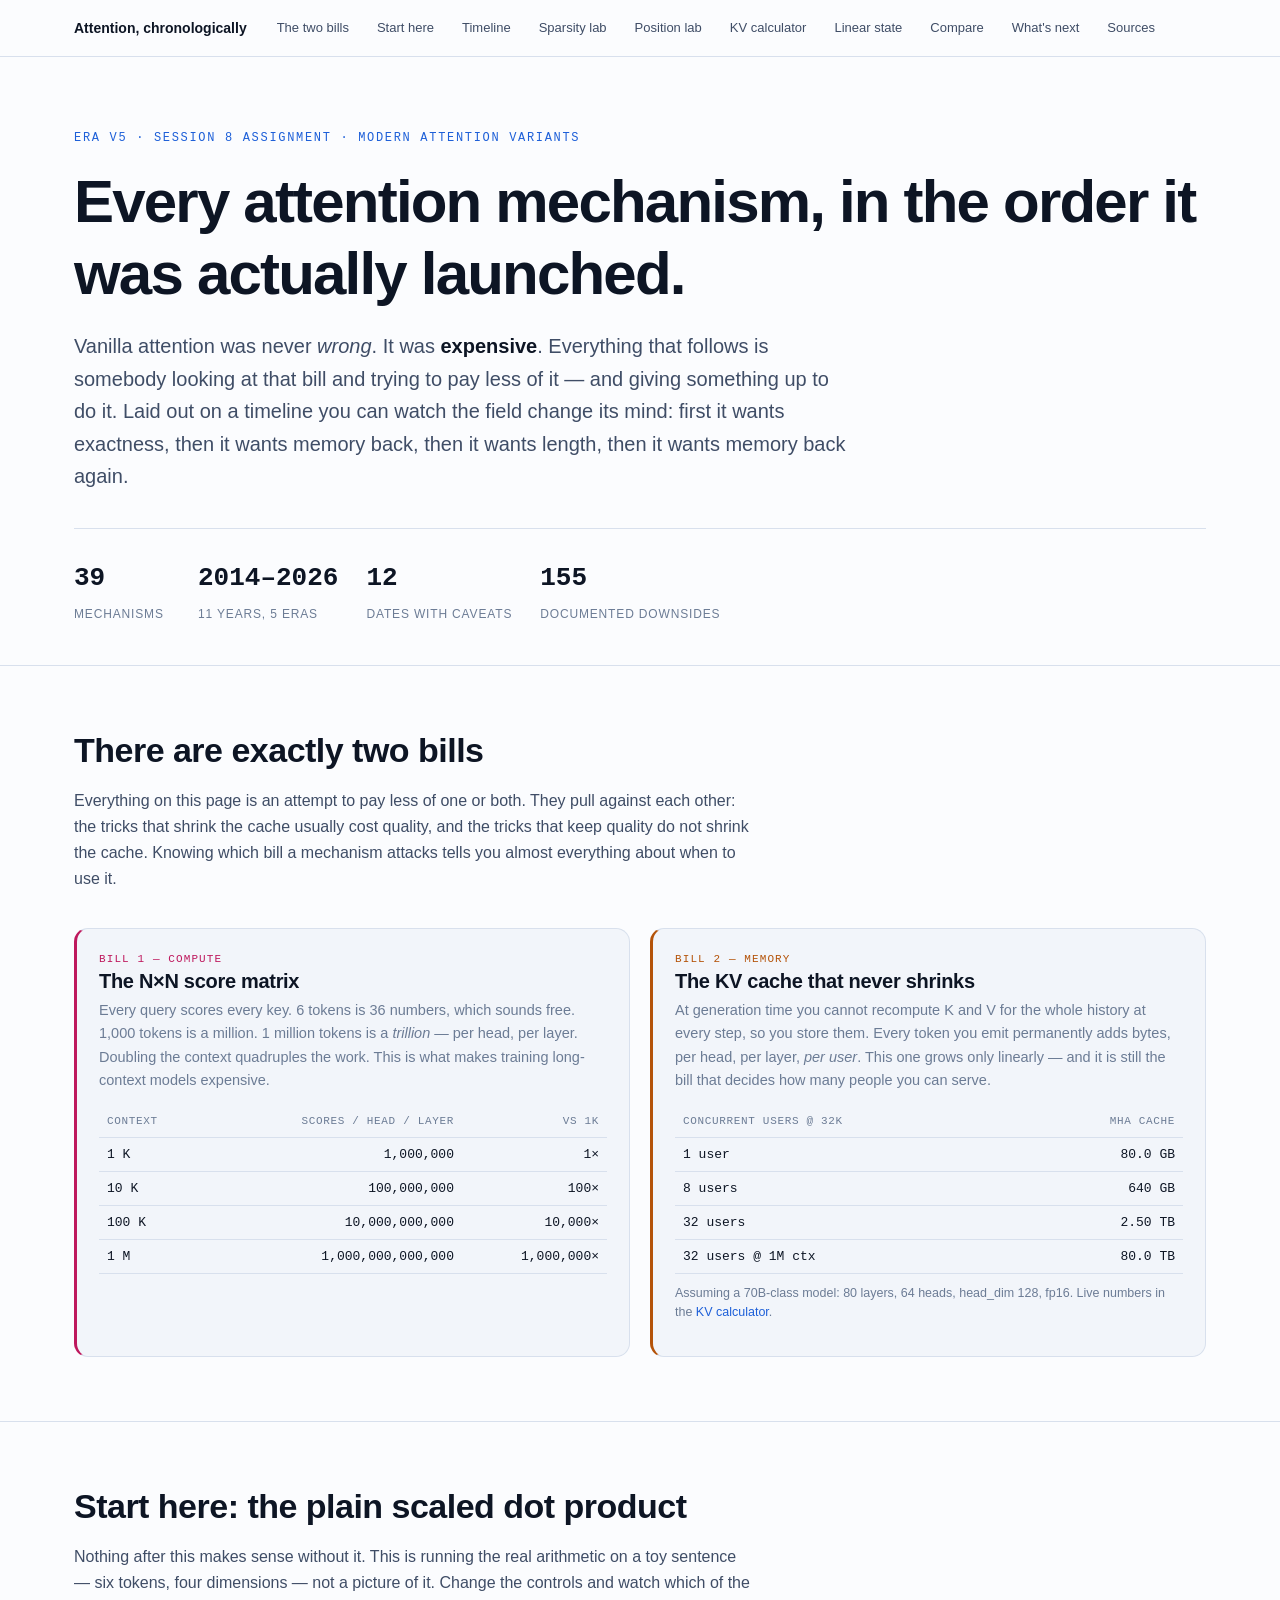
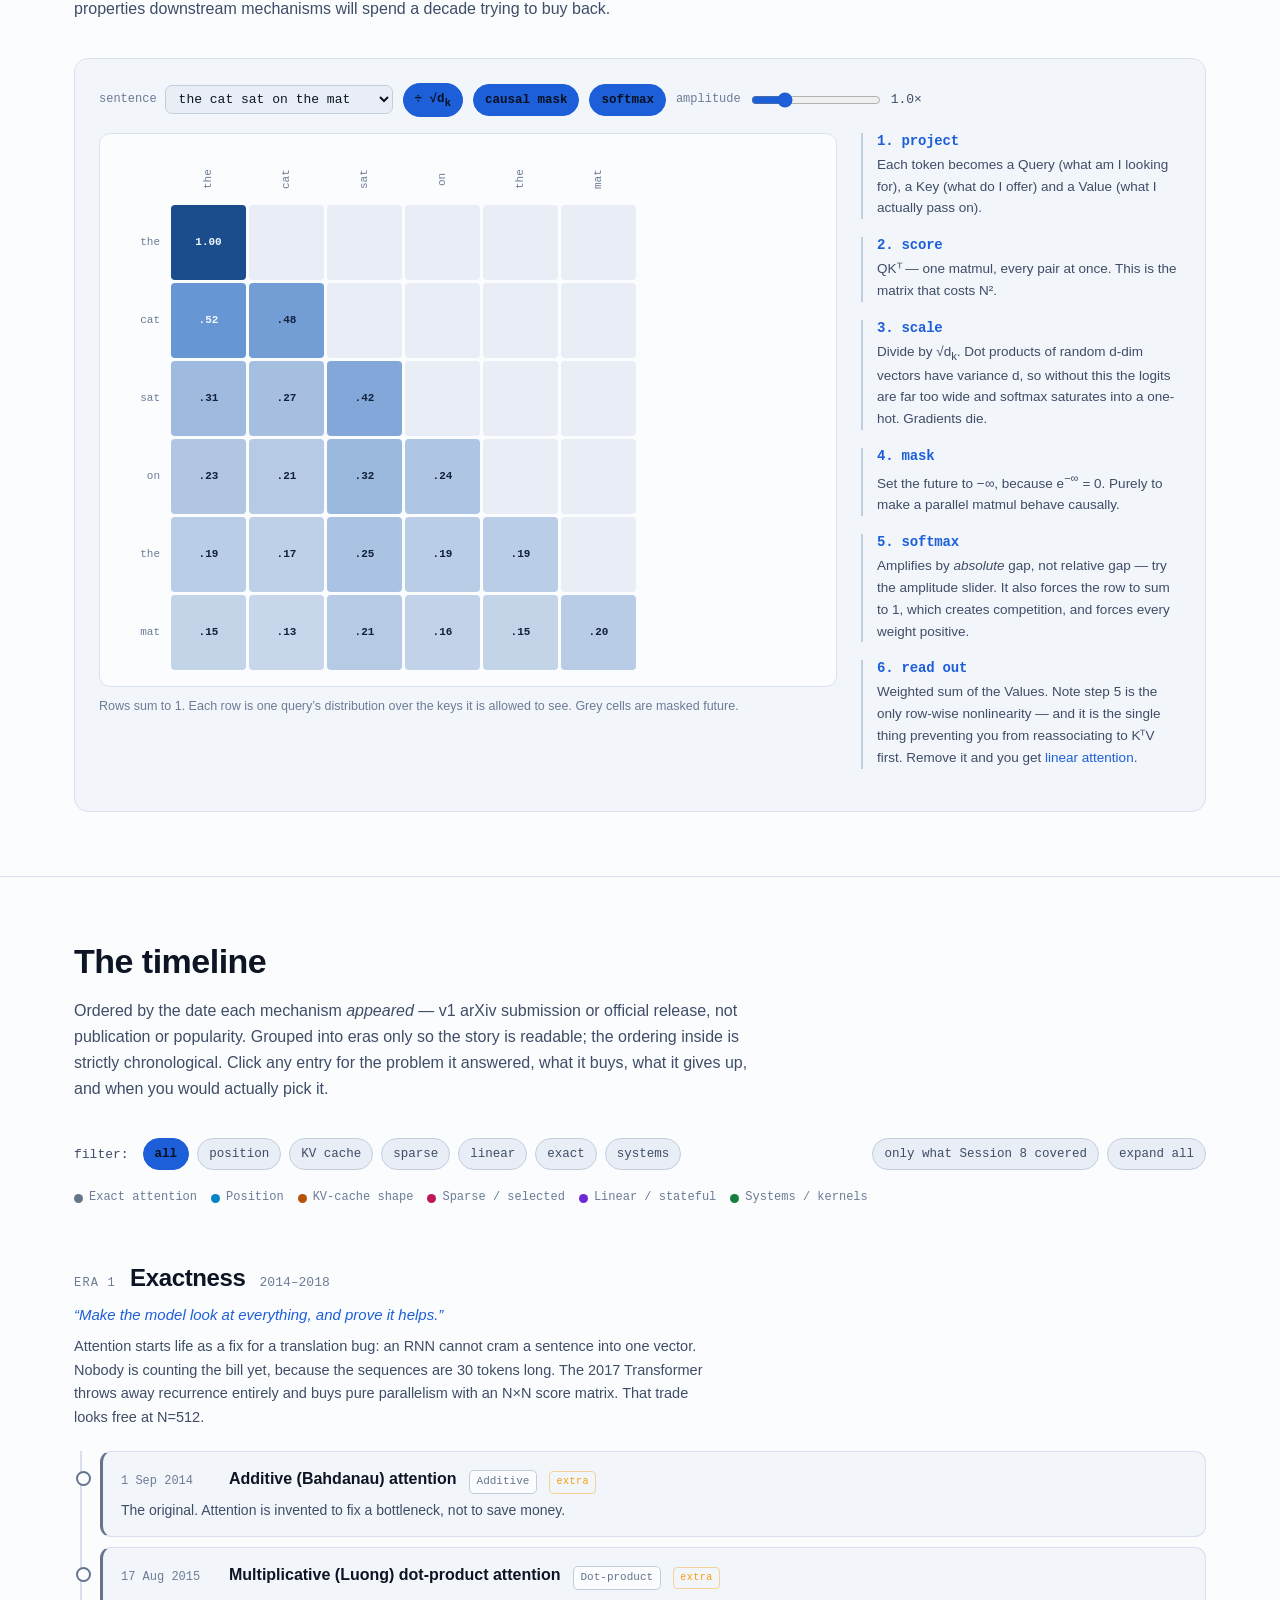
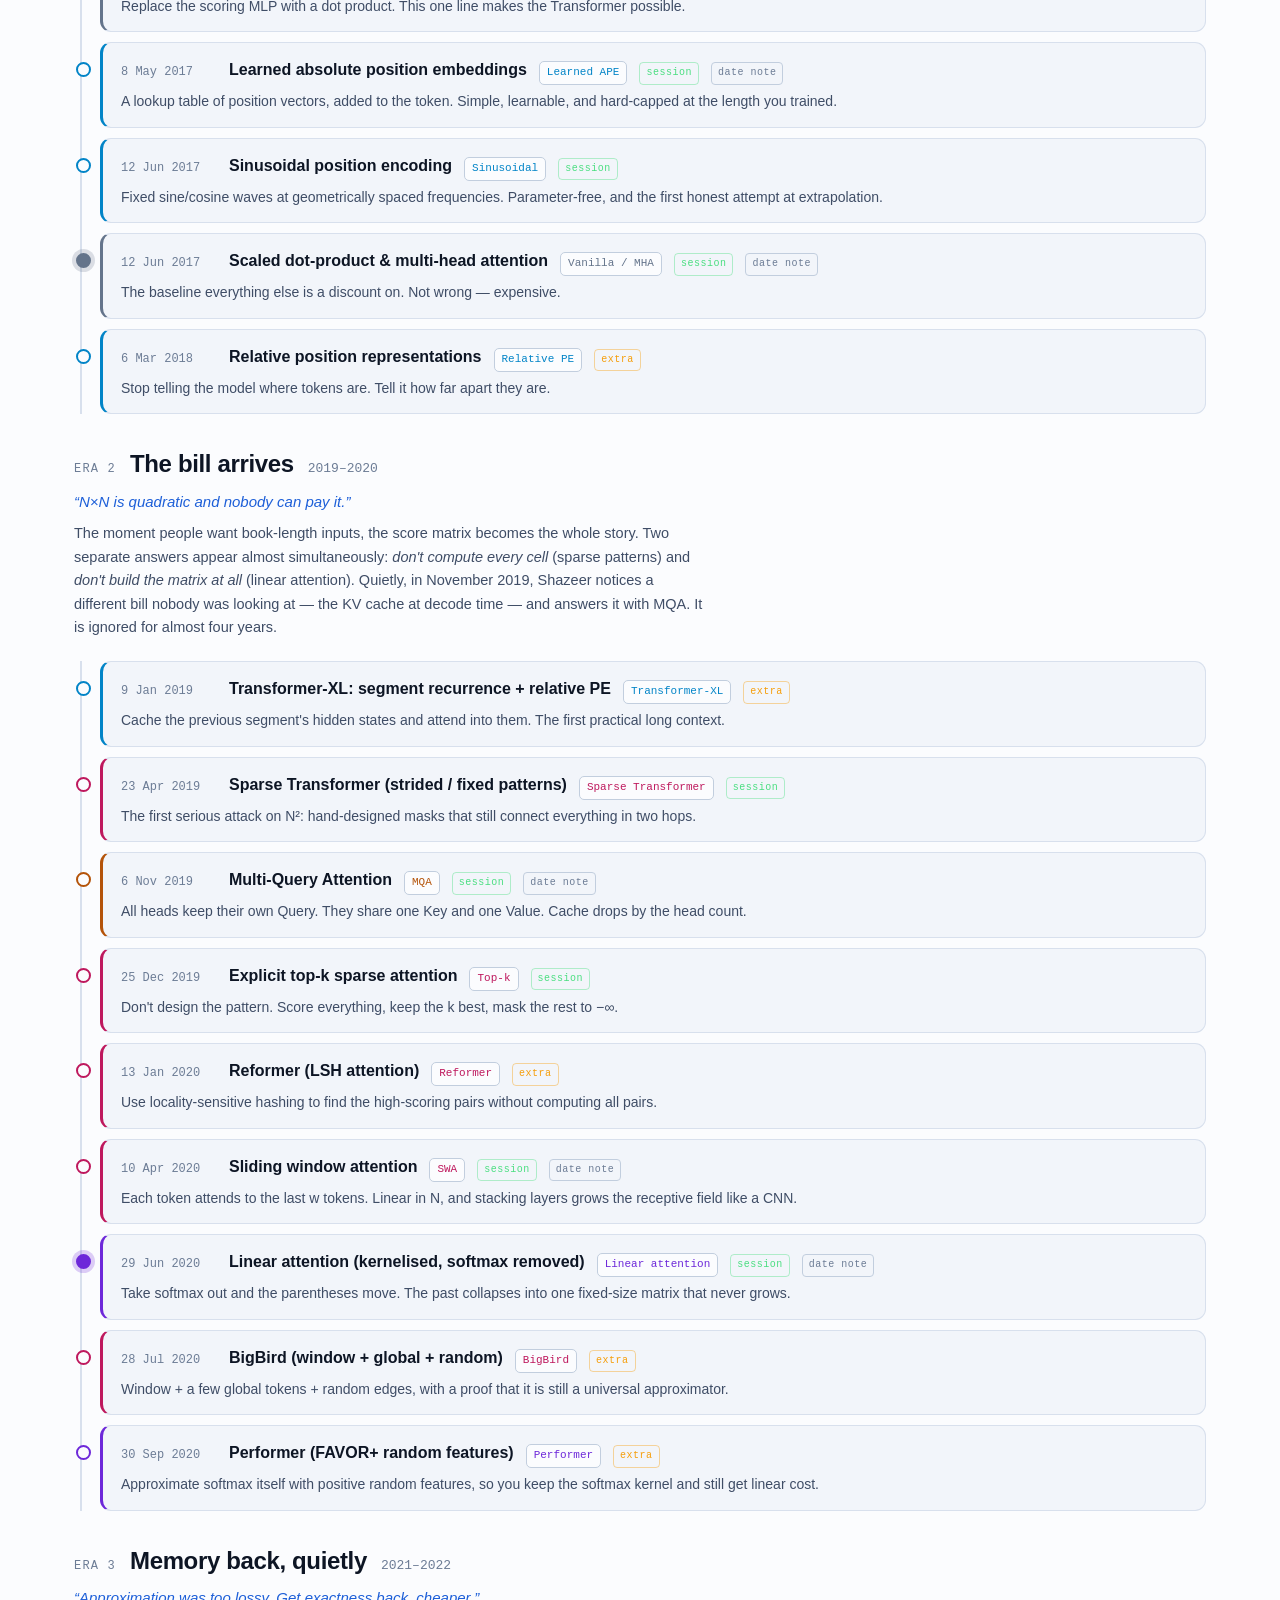
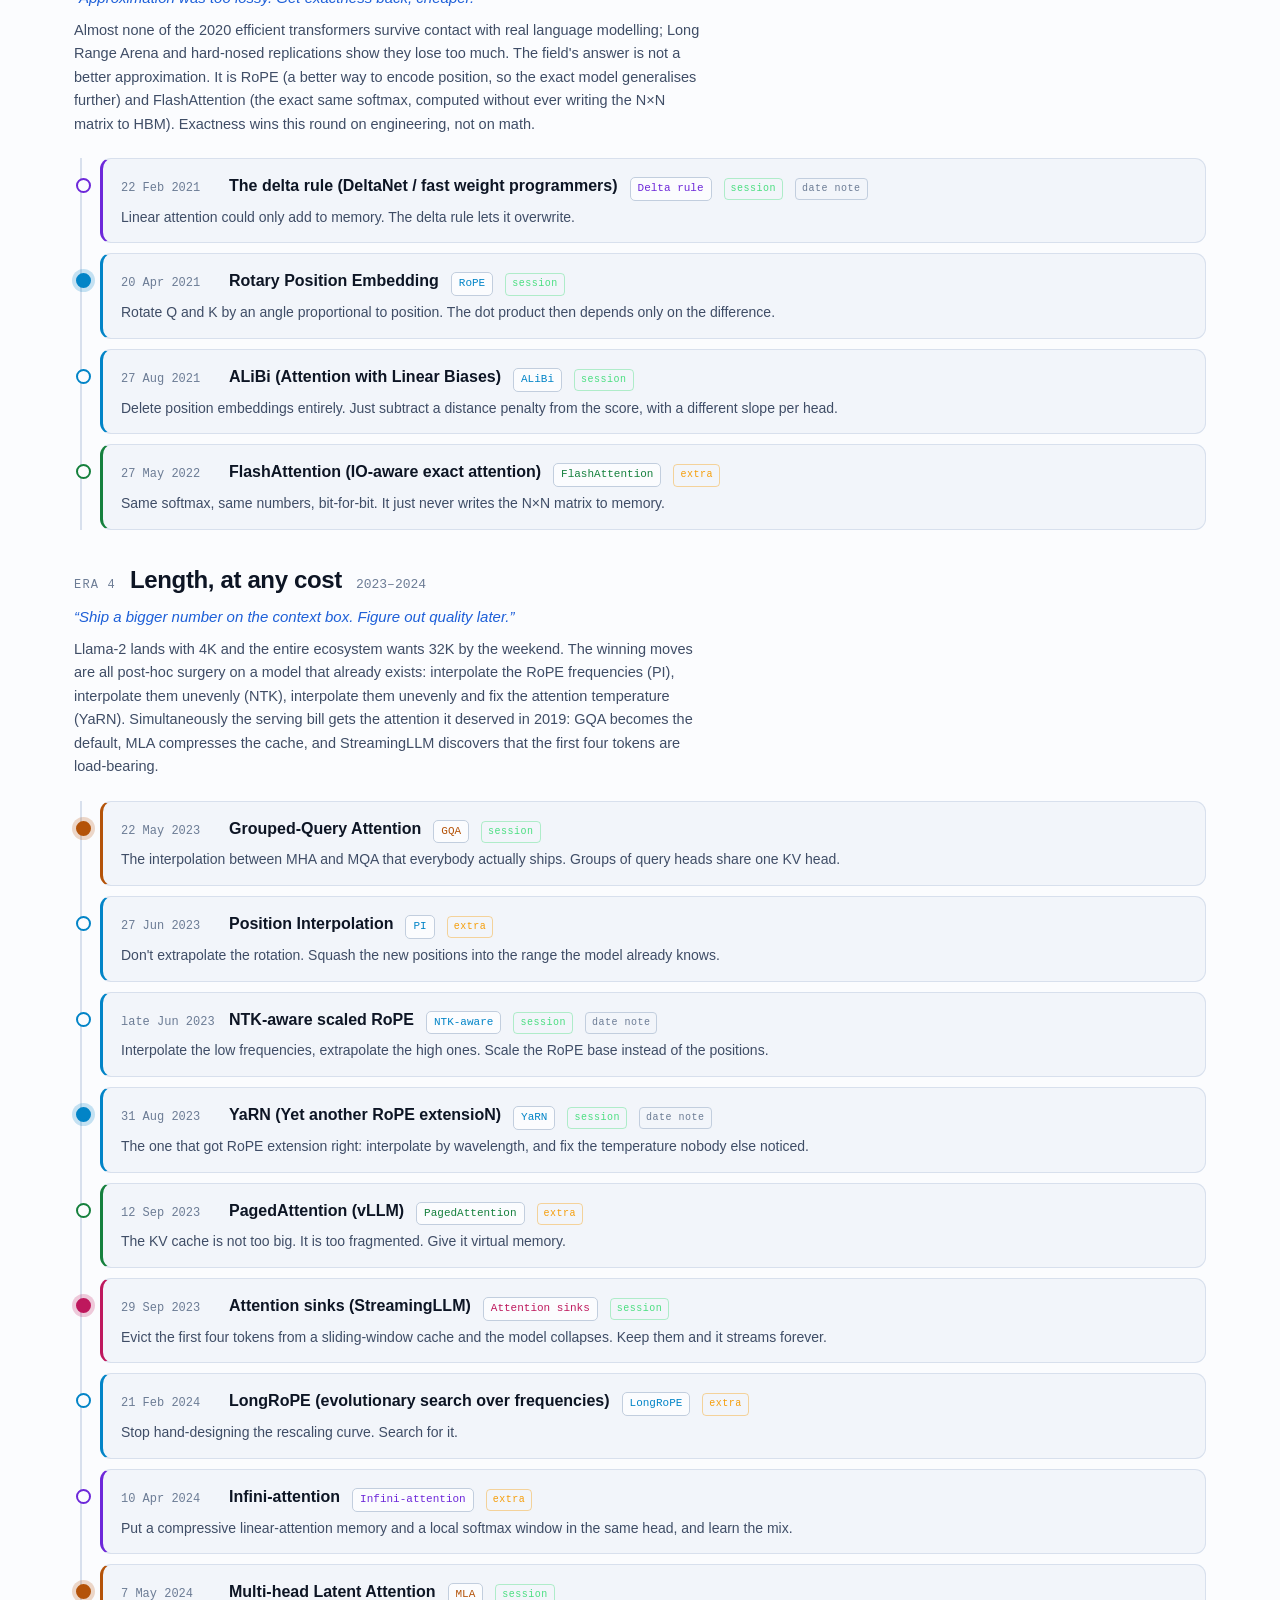
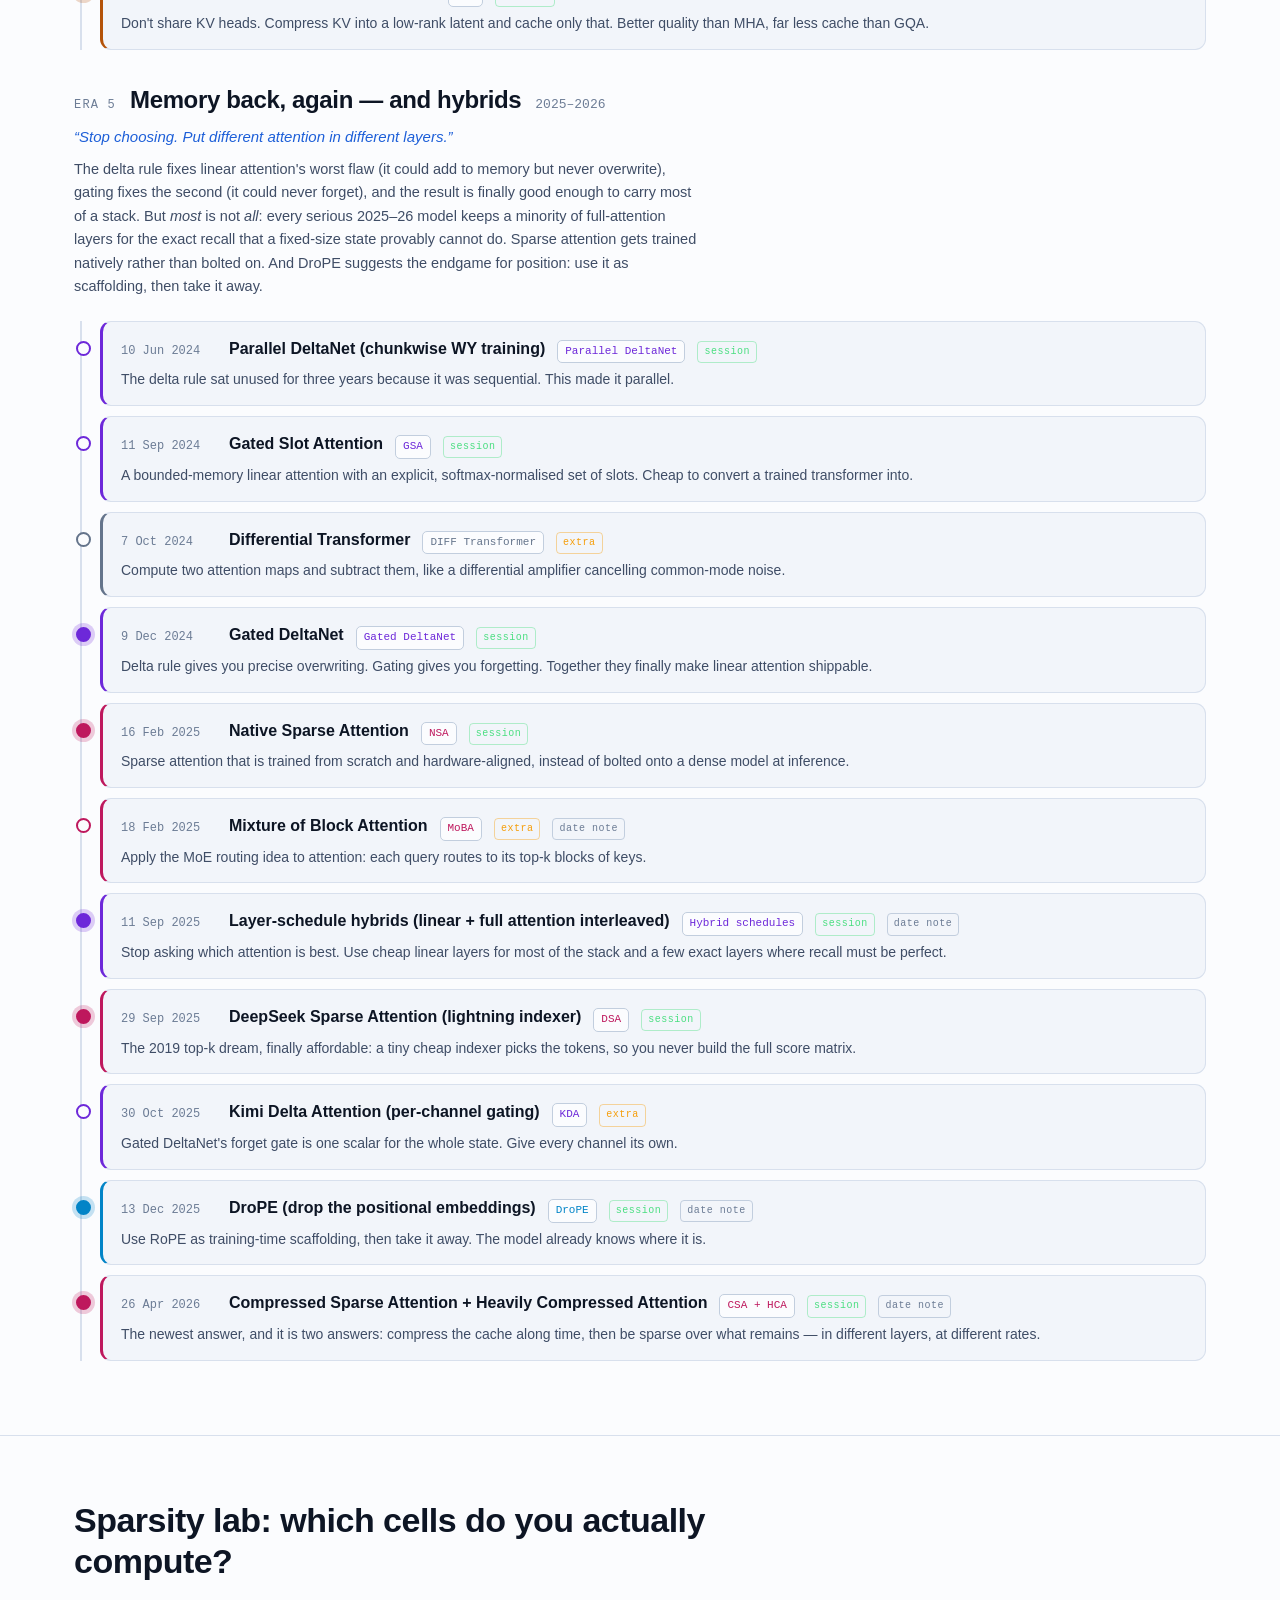
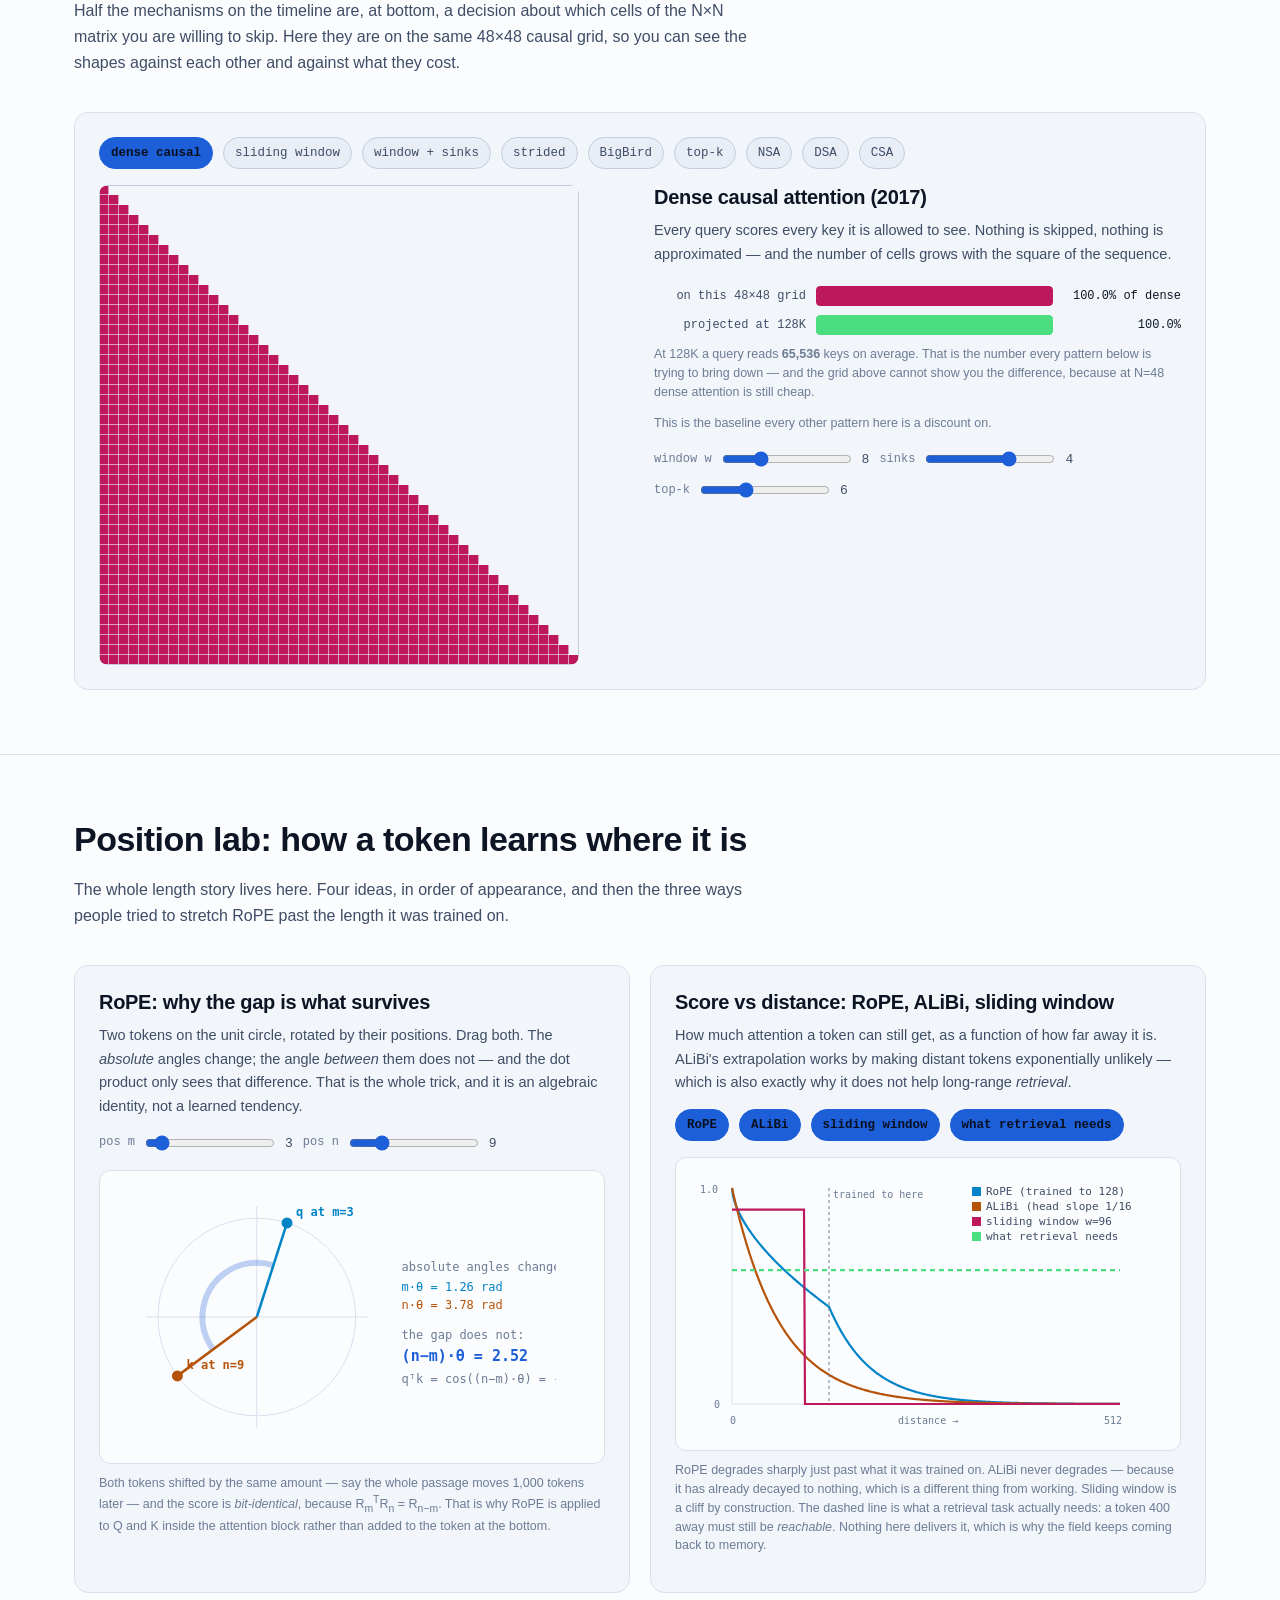
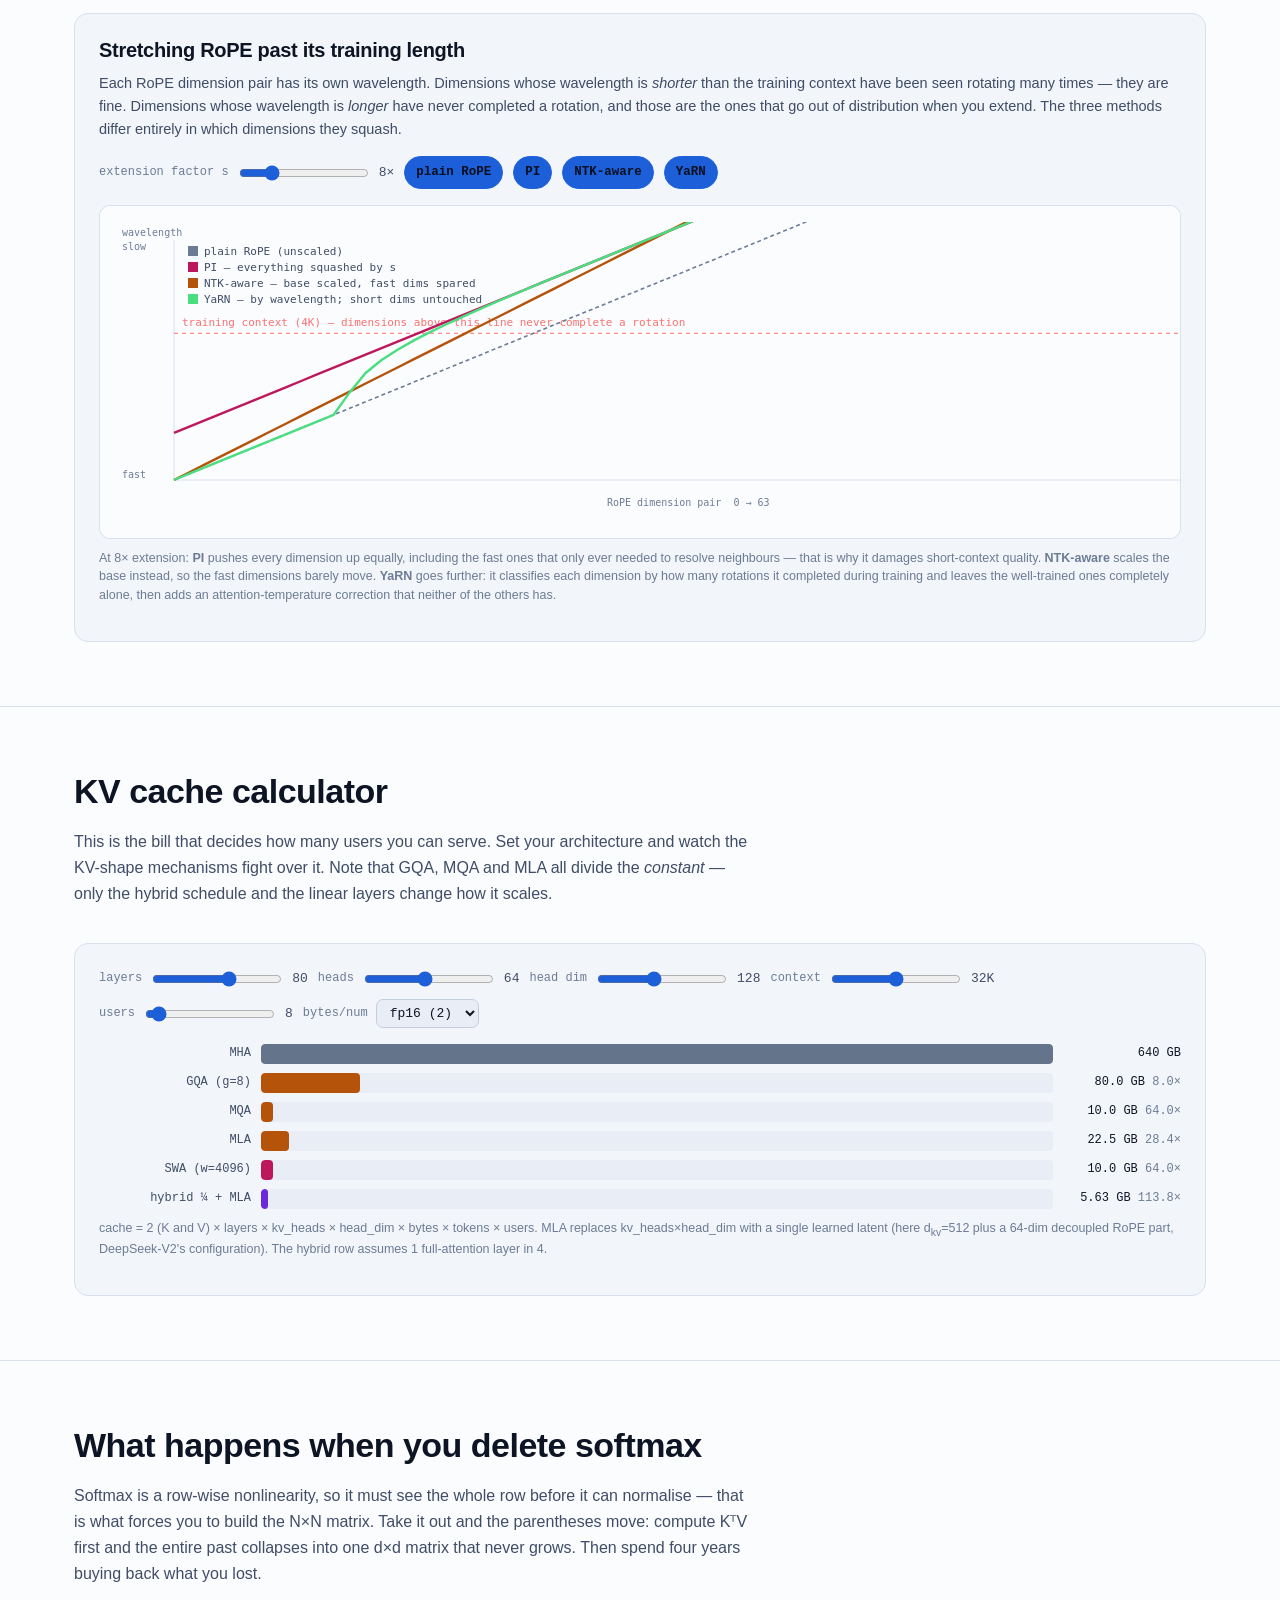
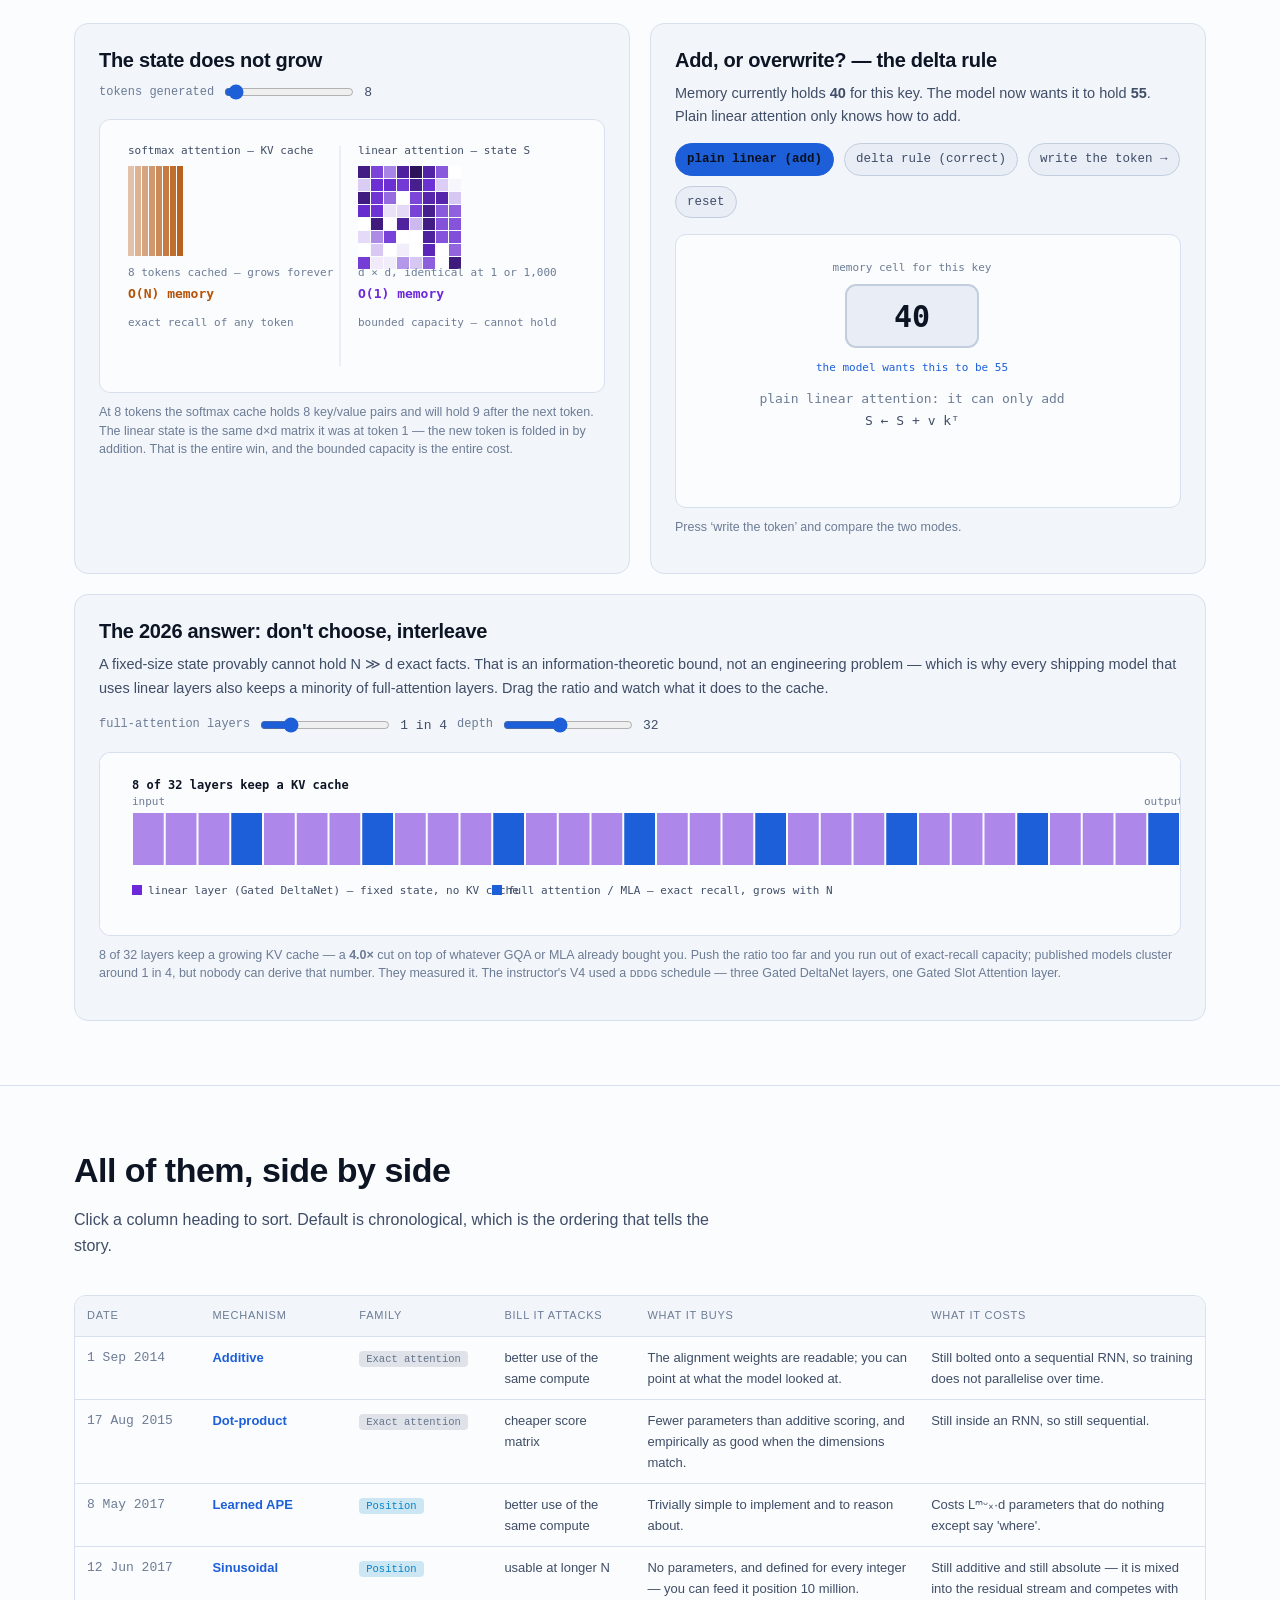
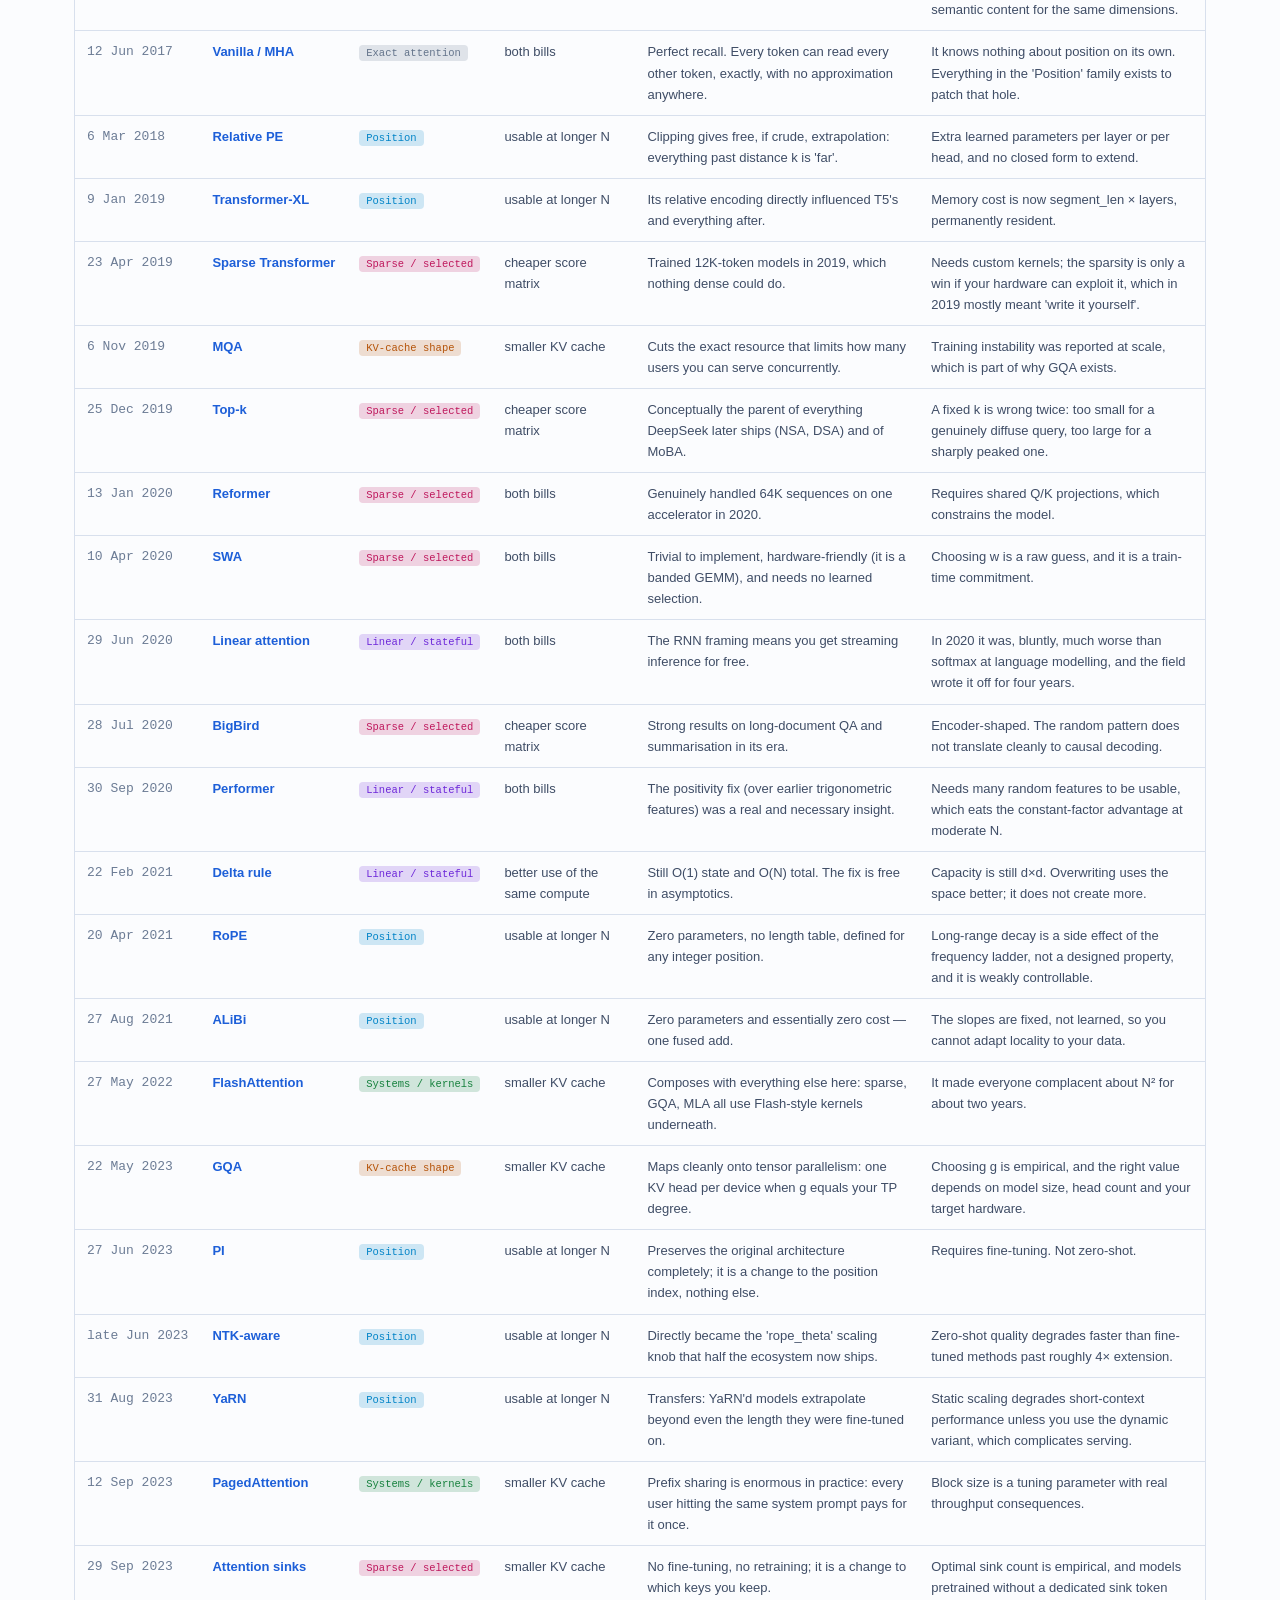
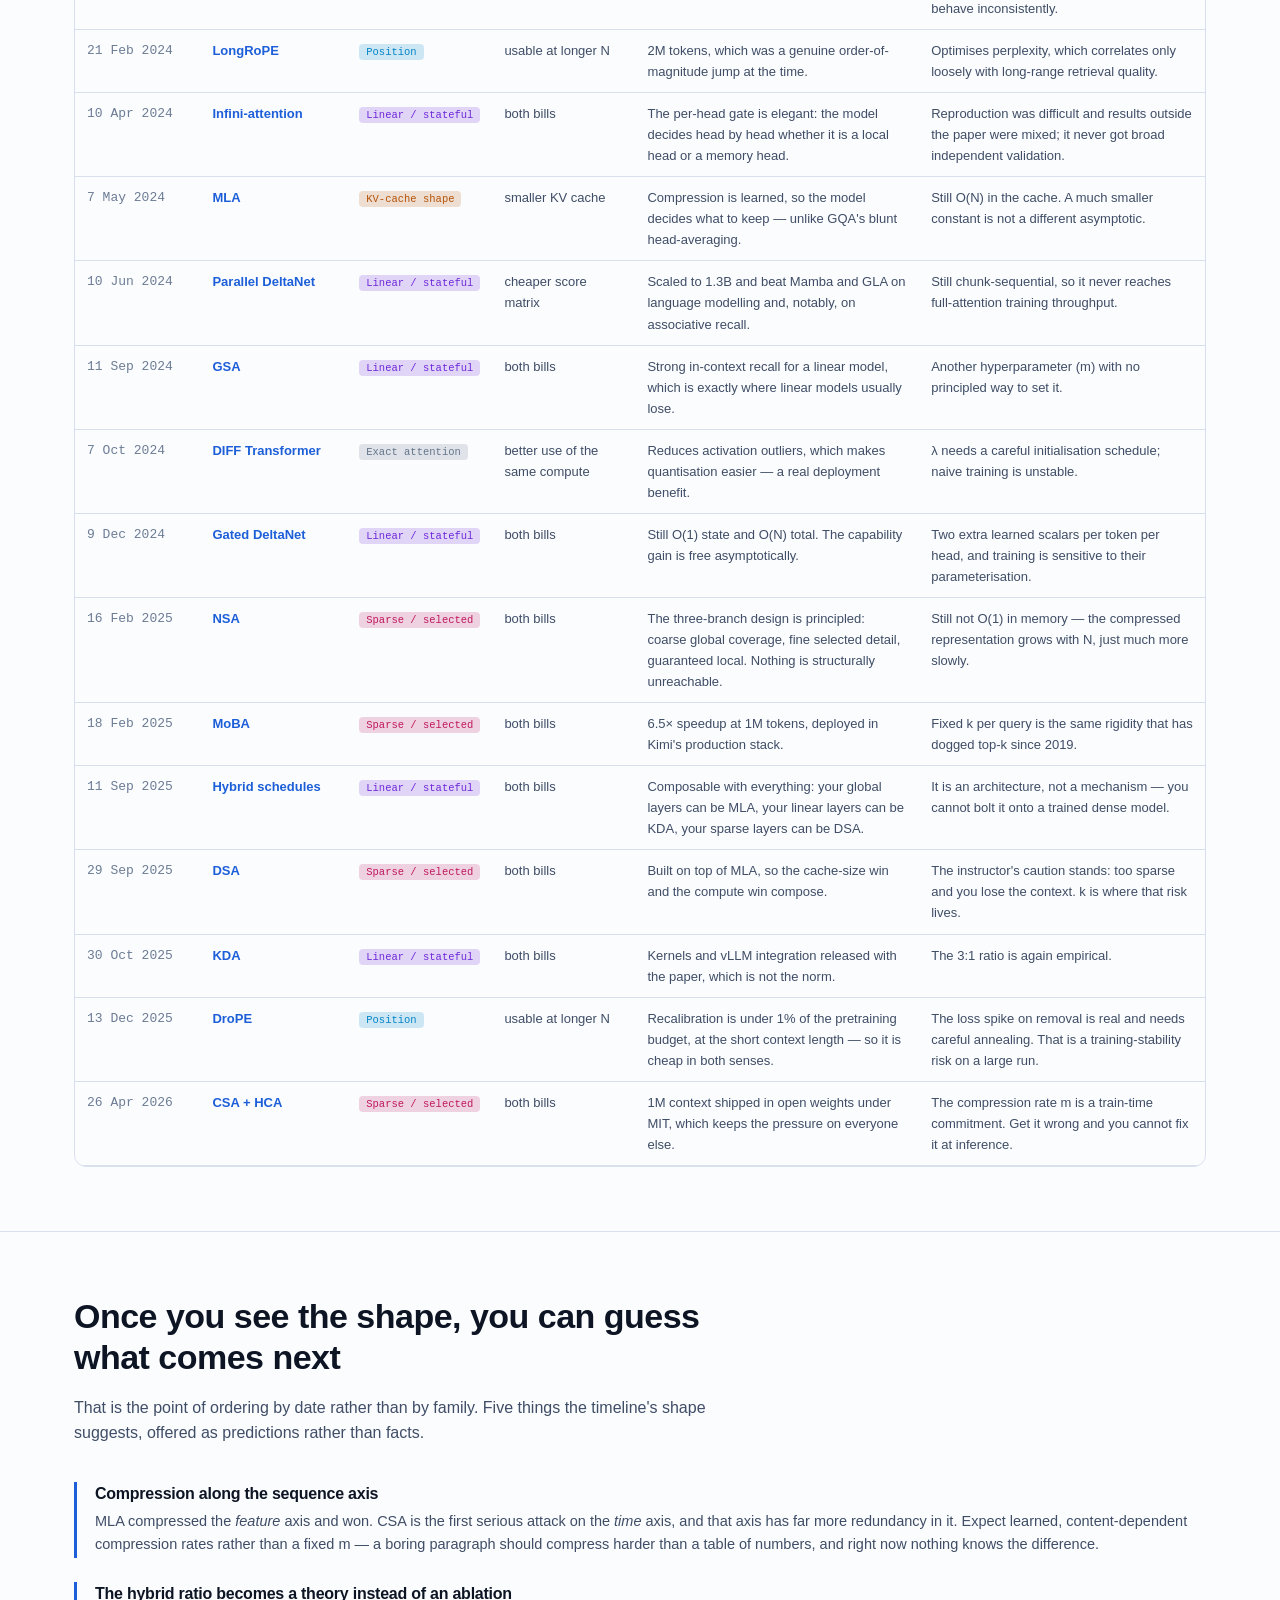
==== assignment8/site/index.html @ 50b56648 "Add Session 8: attention mechanisms on a chronological timeline A dependency-free web app that order" ====
<!doctype html>
<html lang="en">
<head>
<meta charset="utf-8">
<meta name="viewport" content="width=device-width,initial-scale=1">
<title>How Attention Works Now — a chronological timeline</title>
<meta name="description" content="Every attention mechanism, in the order it was launched, explained as an answer to the problem that existed at that moment. With honest trade-offs and verified dates.">
<link rel="stylesheet" href="styles.css">
</head>
<body>

<nav class="nav"><div class="wrap">
  <b>Attention, chronologically</b>
  <a href="#bills">The two bills</a>
  <a href="#playground">Start here</a>
  <a href="#timeline">Timeline</a>
  <a href="#masks">Sparsity lab</a>
  <a href="#position">Position lab</a>
  <a href="#kv">KV calculator</a>
  <a href="#state">Linear state</a>
  <a href="#compare">Compare</a>
  <a href="#next">What's next</a>
  <a href="#sources">Sources</a>
</div></nav>

<header class="hero"><div class="wrap">
  <div class="kicker">ERA V5 · Session 8 assignment · Modern attention variants</div>
  <h1>Every attention mechanism, in the order it was actually launched.</h1>
  <p class="lede">
    Vanilla attention was never <em>wrong</em>. It was <strong>expensive</strong>. Everything that follows
    is somebody looking at that bill and trying to pay less of it &mdash; and giving something up to do it.
    Laid out on a timeline you can watch the field change its mind: first it wants exactness, then it wants
    memory back, then it wants length, then it wants memory back again.
  </p>
  <div class="hero-stats">
    <div><b id="stat-count">39</b><span>mechanisms</span></div>
    <div><b>2014&ndash;2026</b><span>11 years, 5 eras</span></div>
    <div><b id="stat-notes">12</b><span>dates with caveats</span></div>
    <div><b id="stat-cons">0</b><span>documented downsides</span></div>
  </div>
</div></header>

<!-- ============ THE TWO BILLS ============ -->
<section id="bills"><div class="wrap">
  <div class="sec-head">
    <h2>There are exactly two bills</h2>
    <p>
      Everything on this page is an attempt to pay less of one or both. They pull against each other:
      the tricks that shrink the cache usually cost quality, and the tricks that keep quality do not shrink
      the cache. Knowing which bill a mechanism attacks tells you almost everything about when to use it.
    </p>
  </div>

  <div class="bills">
    <div class="bill compute">
      <div class="tag">Bill 1 &mdash; compute</div>
      <h3>The N&times;N score matrix</h3>
      <p class="mut" style="font-size:14.5px">
        Every query scores every key. 6 tokens is 36 numbers, which sounds free. 1,000 tokens is a million.
        1 million tokens is a <em>trillion</em> &mdash; per head, per layer. Doubling the context quadruples
        the work. This is what makes training long-context models expensive.
      </p>
      <table class="costs">
        <tr><th>Context</th><th>Scores / head / layer</th><th>vs 1K</th></tr>
        <tr><td>1 K</td><td>1,000,000</td><td>1&times;</td></tr>
        <tr><td>10 K</td><td>100,000,000</td><td>100&times;</td></tr>
        <tr><td>100 K</td><td>10,000,000,000</td><td>10,000&times;</td></tr>
        <tr><td>1 M</td><td>1,000,000,000,000</td><td>1,000,000&times;</td></tr>
      </table>
    </div>
    <div class="bill memory">
      <div class="tag">Bill 2 &mdash; memory</div>
      <h3>The KV cache that never shrinks</h3>
      <p class="mut" style="font-size:14.5px">
        At generation time you cannot recompute K and V for the whole history at every step, so you store them.
        Every token you emit permanently adds bytes, per head, per layer, <em>per user</em>. This one grows
        only linearly &mdash; and it is still the bill that decides how many people you can serve.
      </p>
      <table class="costs">
        <tr><th>Concurrent users @ 32K</th><th>MHA cache</th></tr>
        <tr><td>1 user</td><td id="b2-1">&mdash;</td></tr>
        <tr><td>8 users</td><td id="b2-8">&mdash;</td></tr>
        <tr><td>32 users</td><td id="b2-32">&mdash;</td></tr>
        <tr><td>32 users @ 1M ctx</td><td id="b2-1m">&mdash;</td></tr>
      </table>
      <p class="caption">Assuming a 70B-class model: 80 layers, 64 heads, head_dim 128, fp16. Live numbers in the <a href="#kv">KV calculator</a>.</p>
    </div>
  </div>
</div></section>

<!-- ============ PLAYGROUND ============ -->
<section id="playground"><div class="wrap">
  <div class="sec-head">
    <h2>Start here: the plain scaled dot product</h2>
    <p>
      Nothing after this makes sense without it. This is running the real arithmetic on a toy sentence &mdash;
      six tokens, four dimensions &mdash; not a picture of it. Change the controls and watch which of the
      properties downstream mechanisms will spend a decade trying to buy back.
    </p>
  </div>

  <div class="panel">
    <div class="ctl">
      <label>sentence
        <select id="pg-sent">
          <option value="the cat sat on the mat">the cat sat on the mat</option>
          <option value="the bank raised the rate">the bank raised the rate</option>
          <option value="she opened it and read">she opened it and read</option>
        </select>
      </label>
      <button class="chip" id="pg-scale" aria-pressed="true">&divide; &radic;d<sub>k</sub></button>
      <button class="chip" id="pg-mask" aria-pressed="true">causal mask</button>
      <button class="chip" id="pg-softmax" aria-pressed="true">softmax</button>
      <label>amplitude <input type="range" id="pg-amp" min="0.1" max="4" step="0.1" value="1"><span class="readout" id="pg-amp-v">1.0&times;</span></label>
    </div>

    <div class="pg-grid">
      <div>
        <div id="pg-matrix" class="vizbox"></div>
        <p class="caption" id="pg-cap"></p>
      </div>
      <div>
        <div class="step"><h4>1. project</h4><p>Each token becomes a Query (what am I looking for), a Key (what do I offer) and a Value (what I actually pass on).</p></div>
        <div class="step"><h4>2. score</h4><p>QK&#7488; &mdash; one matmul, every pair at once. This is the matrix that costs N&sup2;.</p></div>
        <div class="step"><h4>3. scale</h4><p id="pg-s3">Divide by &radic;d<sub>k</sub>. Dot products of random d-dim vectors have variance d, so without this the logits are far too wide and softmax saturates into a one-hot. Gradients die.</p></div>
        <div class="step"><h4>4. mask</h4><p id="pg-s4">Set the future to &minus;&infin;, because e<sup>&minus;&infin;</sup> = 0. Purely to make a parallel matmul behave causally.</p></div>
        <div class="step"><h4>5. softmax</h4><p id="pg-s5">Amplifies by <em>absolute</em> gap, not relative gap &mdash; try the amplitude slider. It also forces the row to sum to 1, which creates competition, and forces every weight positive.</p></div>
        <div class="step"><h4>6. read out</h4><p>Weighted sum of the Values. Note step 5 is the only row-wise nonlinearity &mdash; and it is the single thing preventing you from reassociating to K&#7488;V first. Remove it and you get <a href="#m-linear">linear attention</a>.</p></div>
      </div>
    </div>
  </div>
</div></section>

<!-- ============ TIMELINE ============ -->
<section id="timeline"><div class="wrap">
  <div class="sec-head">
    <h2>The timeline</h2>
    <p>
      Ordered by the date each mechanism <em>appeared</em> &mdash; v1 arXiv submission or official release, not
      publication or popularity. Grouped into eras only so the story is readable; the ordering inside is strictly
      chronological. Click any entry for the problem it answered, what it buys, what it gives up, and when you
      would actually pick it.
    </p>
  </div>

  <div class="tl-filters">
    <span class="readout" style="margin-right:6px">filter:</span>
    <button class="chip on" data-fam="all">all</button>
    <button class="chip" data-fam="pos">position</button>
    <button class="chip" data-fam="kv">KV cache</button>
    <button class="chip" data-fam="sparse">sparse</button>
    <button class="chip" data-fam="linear">linear</button>
    <button class="chip" data-fam="exact">exact</button>
    <button class="chip" data-fam="systems">systems</button>
    <span style="flex:1"></span>
    <button class="chip" id="only-session">only what Session 8 covered</button>
    <button class="chip" id="expand-all">expand all</button>
  </div>
  <div class="legend" id="legend"></div>

  <div id="tl-root"></div>
</div></section>

<!-- ============ MASK LAB ============ -->
<section id="masks"><div class="wrap">
  <div class="sec-head">
    <h2>Sparsity lab: which cells do you actually compute?</h2>
    <p>
      Half the mechanisms on the timeline are, at bottom, a decision about which cells of the N&times;N matrix
      you are willing to skip. Here they are on the same 48&times;48 causal grid, so you can see the shapes
      against each other and against what they cost.
    </p>
  </div>
  <div class="panel">
    <div class="ctl" id="mask-ctl"></div>
    <div class="grid2" style="gap:28px">
      <div>
        <canvas id="mask-canvas" width="480" height="480"></canvas>
      </div>
      <div>
        <h3 id="mask-title">&mdash;</h3>
        <p id="mask-desc" style="font-size:14.5px;color:var(--fg2)"></p>
        <div class="bars" style="margin-top:20px">
          <div class="bar-row"><span class="lbl">on this 48&times;48 grid</span><div class="bar-track"><div class="bar-fill" id="mask-bar" style="background:var(--sparse)"></div></div><span class="val" id="mask-pct">&mdash;</span></div>
          <div class="bar-row"><span class="lbl">projected at 128K</span><div class="bar-track"><div class="bar-fill" id="mask-bar2" style="background:var(--good)"></div></div><span class="val" id="mask-pct2">&mdash;</span></div>
        </div>
        <p class="caption" id="mask-scale"></p>
        <p class="caption" id="mask-note"></p>
        <div class="ctl" style="margin-top:16px">
          <label>window w <input type="range" id="mask-w" min="2" max="24" step="1" value="8"><span class="readout" id="mask-w-v">8</span></label>
          <label>sinks <input type="range" id="mask-sink" min="0" max="6" step="1" value="4"><span class="readout" id="mask-sink-v">4</span></label>
          <label>top-k <input type="range" id="mask-k" min="1" max="16" step="1" value="6"><span class="readout" id="mask-k-v">6</span></label>
        </div>
      </div>
    </div>
  </div>
</div></section>

<!-- ============ POSITION LAB ============ -->
<section id="position"><div class="wrap">
  <div class="sec-head">
    <h2>Position lab: how a token learns where it is</h2>
    <p>
      The whole length story lives here. Four ideas, in order of appearance, and then the three ways people
      tried to stretch RoPE past the length it was trained on.
    </p>
  </div>

  <div class="grid2">
    <div class="panel">
      <h3>RoPE: why the gap is what survives</h3>
      <p style="font-size:14.5px;color:var(--fg2)">
        Two tokens on the unit circle, rotated by their positions. Drag both. The <em>absolute</em> angles change;
        the angle <em>between</em> them does not &mdash; and the dot product only sees that difference.
        That is the whole trick, and it is an algebraic identity, not a learned tendency.
      </p>
      <div class="ctl">
        <label>pos m <input type="range" id="rope-m" min="0" max="40" value="3"><span class="readout" id="rope-m-v">3</span></label>
        <label>pos n <input type="range" id="rope-n" min="0" max="40" value="9"><span class="readout" id="rope-n-v">9</span></label>
      </div>
      <div class="vizbox"><canvas id="rope-canvas" width="440" height="260"></canvas></div>
      <p class="caption" id="rope-cap"></p>
    </div>

    <div class="panel">
      <h3>Score vs distance: RoPE, ALiBi, sliding window</h3>
      <p style="font-size:14.5px;color:var(--fg2)">
        How much attention a token can still get, as a function of how far away it is. ALiBi's extrapolation works
        by making distant tokens exponentially unlikely &mdash; which is also exactly why it does not help
        long-range <em>retrieval</em>.
      </p>
      <div class="ctl" id="decay-ctl"></div>
      <div class="vizbox"><canvas id="decay-canvas" width="440" height="260"></canvas></div>
      <p class="caption" id="decay-cap"></p>
    </div>
  </div>

  <div class="panel" style="margin-top:20px">
    <h3>Stretching RoPE past its training length</h3>
    <p style="font-size:14.5px;color:var(--fg2)">
      Each RoPE dimension pair has its own wavelength. Dimensions whose wavelength is <em>shorter</em> than the
      training context have been seen rotating many times &mdash; they are fine. Dimensions whose wavelength is
      <em>longer</em> have never completed a rotation, and those are the ones that go out of distribution when you
      extend. The three methods differ entirely in which dimensions they squash.
    </p>
    <div class="ctl">
      <label>extension factor s <input type="range" id="ext-s" min="1" max="32" step="1" value="8"><span class="readout" id="ext-s-v">8&times;</span></label>
      <button class="chip on" data-ext="none">plain RoPE</button>
      <button class="chip on" data-ext="pi">PI</button>
      <button class="chip on" data-ext="ntk">NTK-aware</button>
      <button class="chip on" data-ext="yarn">YaRN</button>
    </div>
    <div class="vizbox"><canvas class="wide" id="ext-canvas" width="1080" height="300"></canvas></div>
    <p class="caption" id="ext-cap"></p>
  </div>
</div></section>

<!-- ============ KV CALC ============ -->
<section id="kv"><div class="wrap">
  <div class="sec-head">
    <h2>KV cache calculator</h2>
    <p>
      This is the bill that decides how many users you can serve. Set your architecture and watch the
      KV-shape mechanisms fight over it. Note that GQA, MQA and MLA all divide the <em>constant</em> &mdash;
      only the hybrid schedule and the linear layers change how it scales.
    </p>
  </div>
  <div class="panel">
    <div class="ctl">
      <label>layers <input type="range" id="kv-L" min="8" max="128" step="4" value="80"><span class="readout" id="kv-L-v">80</span></label>
      <label>heads <input type="range" id="kv-H" min="8" max="128" step="4" value="64"><span class="readout" id="kv-H-v">64</span></label>
      <label>head dim <input type="range" id="kv-D" min="32" max="256" step="16" value="128"><span class="readout" id="kv-D-v">128</span></label>
      <label>context <input type="range" id="kv-N" min="10" max="20" step="1" value="15"><span class="readout" id="kv-N-v">32K</span></label>
      <label>users <input type="range" id="kv-U" min="1" max="128" step="1" value="8"><span class="readout" id="kv-U-v">8</span></label>
      <label>bytes/num
        <select id="kv-B"><option value="2">fp16 (2)</option><option value="4">fp32 (4)</option><option value="1">fp8 (1)</option></select>
      </label>
    </div>
    <div class="bars" id="kv-bars"></div>
    <p class="caption">
      cache = 2 (K and V) &times; layers &times; kv_heads &times; head_dim &times; bytes &times; tokens &times; users.
      MLA replaces kv_heads&times;head_dim with a single learned latent (here d<sub>kv</sub>=512 plus a 64-dim decoupled
      RoPE part, DeepSeek-V2's configuration). The hybrid row assumes 1 full-attention layer in 4.
    </p>
  </div>
</div></section>

<!-- ============ LINEAR STATE ============ -->
<section id="state"><div class="wrap">
  <div class="sec-head">
    <h2>What happens when you delete softmax</h2>
    <p>
      Softmax is a row-wise nonlinearity, so it must see the whole row before it can normalise &mdash; that is
      what forces you to build the N&times;N matrix. Take it out and the parentheses move: compute K&#7488;V first
      and the entire past collapses into one d&times;d matrix that never grows. Then spend four years
      buying back what you lost.
    </p>
  </div>

  <div class="grid2">
    <div class="panel">
      <h3>The state does not grow</h3>
      <div class="ctl">
        <label>tokens generated <input type="range" id="st-n" min="1" max="200" value="8"><span class="readout" id="st-n-v">8</span></label>
      </div>
      <div class="vizbox"><canvas id="state-canvas" width="440" height="240"></canvas></div>
      <p class="caption" id="state-cap"></p>
    </div>

    <div class="panel">
      <h3>Add, or overwrite? &mdash; the delta rule</h3>
      <p style="font-size:14.5px;color:var(--fg2)">
        Memory currently holds <b>40</b> for this key. The model now wants it to hold <b>55</b>.
        Plain linear attention only knows how to add.
      </p>
      <div class="ctl">
        <button class="chip on" id="dl-mode-add">plain linear (add)</button>
        <button class="chip" id="dl-mode-delta">delta rule (correct)</button>
        <button class="chip" id="dl-step">write the token &rarr;</button>
        <button class="chip" id="dl-reset">reset</button>
      </div>
      <div class="vizbox"><canvas id="delta-canvas" width="440" height="240"></canvas></div>
      <p class="caption" id="delta-cap"></p>
    </div>
  </div>

  <div class="panel" style="margin-top:20px">
    <h3>The 2026 answer: don't choose, interleave</h3>
    <p style="font-size:14.5px;color:var(--fg2)">
      A fixed-size state provably cannot hold N &gg; d exact facts. That is an information-theoretic bound, not an
      engineering problem &mdash; which is why every shipping model that uses linear layers also keeps a minority
      of full-attention layers. Drag the ratio and watch what it does to the cache.
    </p>
    <div class="ctl">
      <label>full-attention layers <input type="range" id="sch-r" min="1" max="16" value="4"><span class="readout" id="sch-r-v">1 in 4</span></label>
      <label>depth <input type="range" id="sch-L" min="8" max="64" step="4" value="32"><span class="readout" id="sch-L-v">32</span></label>
    </div>
    <div class="vizbox"><canvas class="wide" id="sched-canvas" width="1080" height="150"></canvas></div>
    <p class="caption" id="sched-cap"></p>
  </div>
</div></section>

<!-- ============ COMPARE ============ -->
<section id="compare"><div class="wrap">
  <div class="sec-head">
    <h2>All of them, side by side</h2>
    <p>Click a column heading to sort. Default is chronological, which is the ordering that tells the story.</p>
  </div>
  <div class="tblwrap"><table class="cmp" id="cmp">
    <thead><tr>
      <th data-k="date">Date</th><th data-k="name">Mechanism</th><th data-k="family">Family</th>
      <th data-k="bill">Bill it attacks</th><th data-k="buys">What it buys</th><th data-k="costs">What it costs</th>
    </tr></thead><tbody></tbody>
  </table></div>
</div></section>

<!-- ============ NEXT ============ -->
<section id="next"><div class="wrap">
  <div class="sec-head">
    <h2>Once you see the shape, you can guess what comes next</h2>
    <p>
      That is the point of ordering by date rather than by family. Five things the timeline's shape suggests,
      offered as predictions rather than facts.
    </p>
  </div>
  <div id="pred-root"></div>
</div></section>

<!-- ============ SOURCES ============ -->
<section id="sources"><div class="wrap">
  <div class="sec-head">
    <h2>Dates and sources</h2>
    <p>
      Every date is the v1 arXiv submission timestamp or the official release date, checked against the primary
      source. Where a date was genuinely ambiguous I have said so in the entry rather than picking one quietly.
      <b id="src-count">12</b> entries carry such a note. If you find one that is wrong, that is a bug &mdash; tell me.
    </p>
  </div>
  <div class="tblwrap"><table class="cmp" id="srctbl">
    <thead><tr><th>Date</th><th>Mechanism</th><th>Primary source(s)</th><th>Caveat</th></tr></thead>
    <tbody></tbody>
  </table></div>
</div></section>

<footer><div class="wrap">
  <p>
    Built for <b>ERA V5, Session 8</b> &mdash; modern attention variants.
    Content grounded in the session transcript of 15 Aug 2026, extended with every mechanism the session
    did not have time to reach. <span class="badge session">session</span> marks what was covered in class;
    <span class="badge extra">extra</span> marks what was added.
  </p>
  <p class="mut">
    No frameworks, no build step, no external requests. All attention arithmetic on this page is computed live in
    the browser.
  </p>
</div></footer>

<script src="data.js"></script>
<script src="viz.js"></script>
<script src="app.js"></script>
</body>
</html>
---- assignment8/site/styles.css ----
/* ---------- tokens ---------- */
:root{
  --bg:#0b0f17; --bg2:#111725; --bg3:#161e30; --line:#233049; --line2:#2f3f5e;
  --fg:#e6ecf7; --fg2:#a7b4cc; --fg3:#71809b;
  --acc:#6ea8fe; --warn:#f59e0b; --bad:#f87171; --good:#4ade80;
  --exact:#cbd5e1; --pos:#38bdf8; --kv:#f59e0b; --sparse:#ec4899; --linear:#a78bfa; --systems:#22c55e;
  --mono:ui-monospace,"SF Mono","Cascadia Mono",Menlo,Consolas,monospace;
  --sans:"Inter",-apple-system,BlinkMacSystemFont,"Segoe UI",Roboto,sans-serif;
  --maxw:1180px;
}
*{box-sizing:border-box}
html{scroll-behavior:smooth;scroll-padding-top:64px}
body{
  margin:0;background:var(--bg);color:var(--fg);font-family:var(--sans);
  font-size:16px;line-height:1.62;-webkit-font-smoothing:antialiased;
}
a{color:var(--acc);text-decoration:none}
a:hover{text-decoration:underline}
.wrap{max-width:var(--maxw);margin:0 auto;padding:0 24px}
.mut{color:var(--fg3)}
h1,h2,h3,h4{line-height:1.2;margin:0 0 .5em;font-weight:650;letter-spacing:-.015em}
h2{font-size:clamp(24px,3.4vw,34px);margin-top:0}
h3{font-size:20px}
p{margin:0 0 1em}
code,.mono{font-family:var(--mono);font-size:.92em}
hr{border:0;border-top:1px solid var(--line);margin:56px 0}

/* ---------- nav ---------- */
.nav{
  position:sticky;top:0;z-index:60;background:rgba(11,15,23,.86);
  backdrop-filter:blur(12px);border-bottom:1px solid var(--line);
}
.nav .wrap{display:flex;align-items:center;gap:8px;height:56px;overflow-x:auto;scrollbar-width:none}
.nav .wrap::-webkit-scrollbar{display:none}
.nav b{font-size:14px;margin-right:12px;white-space:nowrap;color:var(--fg)}
.nav a{
  font-size:13px;color:var(--fg2);padding:5px 10px;border-radius:6px;white-space:nowrap;
}
.nav a:hover{background:var(--bg3);color:var(--fg);text-decoration:none}

/* ---------- hero ---------- */
.hero{padding:72px 0 40px;border-bottom:1px solid var(--line)}
.kicker{font-family:var(--mono);font-size:12px;letter-spacing:.14em;text-transform:uppercase;color:var(--acc);margin-bottom:18px}
.hero h1{font-size:clamp(34px,6vw,60px);margin-bottom:20px;letter-spacing:-.03em}
.lede{font-size:clamp(17px,2vw,20px);color:var(--fg2);max-width:70ch}
.lede strong{color:var(--fg);font-weight:600}
.hero-stats{display:flex;flex-wrap:wrap;gap:28px;margin-top:36px;padding-top:28px;border-top:1px solid var(--line)}
.hero-stats div{min-width:96px}
.hero-stats b{display:block;font-size:26px;font-family:var(--mono);color:var(--fg)}
.hero-stats span{font-size:12px;color:var(--fg3);text-transform:uppercase;letter-spacing:.07em}

/* ---------- generic section ---------- */
section{padding:64px 0;border-bottom:1px solid var(--line)}
.sec-head{max-width:76ch;margin-bottom:36px}
.sec-head p{color:var(--fg2)}

/* ---------- panels ---------- */
.panel{background:var(--bg2);border:1px solid var(--line);border-radius:14px;padding:24px}
.grid2{display:grid;grid-template-columns:1fr 1fr;gap:20px}
.grid3{display:grid;grid-template-columns:repeat(3,1fr);gap:16px}
@media(max-width:880px){.grid2,.grid3{grid-template-columns:1fr}}

/* ---------- controls ---------- */
.ctl{display:flex;flex-wrap:wrap;gap:10px;align-items:center;margin-bottom:16px}
.ctl label{font-size:12px;color:var(--fg3);display:flex;align-items:center;gap:8px;font-family:var(--mono)}
input[type=range]{accent-color:var(--acc);width:130px}
button.chip,.chip{
  font:inherit;font-size:12.5px;padding:5px 11px;border-radius:999px;cursor:pointer;
  background:var(--bg3);border:1px solid var(--line2);color:var(--fg2);font-family:var(--mono);
}
button.chip:hover{color:var(--fg);border-color:var(--acc)}
button.chip[aria-pressed=true],.chip.on{background:var(--acc);border-color:var(--acc);color:#08101f;font-weight:600}
select{
  font:inherit;font-size:13px;background:var(--bg3);color:var(--fg);
  border:1px solid var(--line2);border-radius:7px;padding:5px 9px;
}
.readout{font-family:var(--mono);font-size:13px;color:var(--fg2)}
.readout b{color:var(--fg)}

/* ---------- two bills ---------- */
.bills{display:grid;grid-template-columns:1fr 1fr;gap:20px;margin-top:8px}
@media(max-width:880px){.bills{grid-template-columns:1fr}}
.bill{background:var(--bg2);border:1px solid var(--line);border-radius:14px;padding:22px}
.bill h3{margin-bottom:6px}
.bill .tag{font-family:var(--mono);font-size:11px;letter-spacing:.1em;text-transform:uppercase}
.bill.compute{border-left:3px solid var(--sparse)}
.bill.compute .tag{color:var(--sparse)}
.bill.memory{border-left:3px solid var(--kv)}
.bill.memory .tag{color:var(--kv)}
table.costs{width:100%;border-collapse:collapse;font-family:var(--mono);font-size:13px;margin-top:14px}
table.costs th,table.costs td{text-align:right;padding:6px 8px;border-bottom:1px solid var(--line)}
table.costs th:first-child,table.costs td:first-child{text-align:left}
table.costs th{color:var(--fg3);font-weight:500;font-size:11px;text-transform:uppercase;letter-spacing:.06em}

/* ---------- playground ---------- */
.pg-grid{display:grid;grid-template-columns:1fr 320px;gap:24px;align-items:start}
@media(max-width:960px){.pg-grid{grid-template-columns:1fr}}
.matrix{display:grid;gap:3px;font-family:var(--mono);font-size:11px;max-width:520px}
.cell{
  aspect-ratio:1;display:flex;align-items:center;justify-content:center;
  border-radius:4px;color:#08101f;font-weight:600;
}
.cell.masked{background:var(--bg3)!important;color:var(--fg3)}
.axis-l{font-family:var(--mono);font-size:11px;color:var(--fg3);text-align:right;padding-right:8px;display:flex;align-items:center;justify-content:flex-end}
.axis-t{font-family:var(--mono);font-size:11px;color:var(--fg3);text-align:center;padding-bottom:6px;writing-mode:vertical-rl;transform:rotate(180deg);height:52px;justify-self:center}
.step{border-left:2px solid var(--line2);padding-left:14px;margin-bottom:18px}
.step h4{margin-bottom:4px;font-size:14px;font-family:var(--mono);color:var(--acc)}
.step p{font-size:13.5px;color:var(--fg2);margin:0}

/* ---------- timeline ---------- */
.tl-filters{display:flex;flex-wrap:wrap;gap:8px;margin-bottom:8px;align-items:center}
.legend{display:flex;flex-wrap:wrap;gap:14px;margin:18px 0 30px;font-size:12px;font-family:var(--mono);color:var(--fg3)}
.legend span{display:flex;align-items:center;gap:6px}
.dot{width:9px;height:9px;border-radius:50%;display:inline-block}

.era{margin:0 0 8px}
.era-head{
  display:flex;align-items:baseline;gap:14px;flex-wrap:wrap;
  padding:26px 0 10px;
}
.era-head .num{font-family:var(--mono);font-size:12px;color:var(--fg3);letter-spacing:.1em}
.era-head h3{margin:0;font-size:24px}
.era-head .yrs{font-family:var(--mono);font-size:13px;color:var(--fg3)}
.era-thesis{font-size:15px;color:var(--acc);font-style:italic;margin:0 0 8px}
.era-body{font-size:14.5px;color:var(--fg2);max-width:78ch;margin:0 0 22px}

.tl{position:relative;padding-left:26px}
.tl::before{content:"";position:absolute;left:6px;top:0;bottom:0;width:2px;background:var(--line)}
.row{position:relative;margin-bottom:10px}
.row::before{
  content:"";position:absolute;left:-24px;top:20px;width:11px;height:11px;border-radius:50%;
  background:var(--bg);border:2px solid var(--c);
}
.row.anchor::before{background:var(--c);box-shadow:0 0 0 4px color-mix(in srgb,var(--c) 22%,transparent)}
.card{
  width:100%;text-align:left;background:var(--bg2);border:1px solid var(--line);
  border-left:3px solid var(--c);border-radius:11px;padding:14px 18px;cursor:pointer;
  font:inherit;color:inherit;transition:border-color .15s,background .15s;
}
.card:hover{background:var(--bg3);border-color:var(--line2);border-left-color:var(--c)}
.card[aria-expanded=true]{background:var(--bg3);border-color:var(--line2)}
.card-top{display:flex;align-items:baseline;gap:12px;flex-wrap:wrap}
.card .date{font-family:var(--mono);font-size:12px;color:var(--fg3);min-width:96px}
.card .nm{font-weight:640;font-size:16px}
.card .ab{font-family:var(--mono);font-size:11px;padding:2px 7px;border-radius:5px;background:var(--bg);color:var(--c);border:1px solid var(--line2)}
.card .hl{font-size:14px;color:var(--fg2);margin-top:5px}
.badge{font-family:var(--mono);font-size:10px;letter-spacing:.05em;padding:2px 6px;border-radius:4px;border:1px solid var(--line2);color:var(--fg3)}
.badge.session{color:var(--good);border-color:color-mix(in srgb,var(--good) 40%,transparent)}
.badge.extra{color:var(--warn);border-color:color-mix(in srgb,var(--warn) 40%,transparent)}

.detail{display:none;padding:4px 18px 20px;border:1px solid var(--line2);border-top:0;
  border-left:3px solid var(--c);border-radius:0 0 11px 11px;background:var(--bg3);margin-top:-11px}
.detail.open{display:block}
.detail h4{font-size:12px;font-family:var(--mono);letter-spacing:.09em;text-transform:uppercase;color:var(--fg3);margin:20px 0 8px}
.detail p{font-size:14.5px;color:var(--fg2)}
.detail .who{font-size:13px;color:var(--fg3);font-family:var(--mono);margin-bottom:14px}
.math{
  font-family:var(--mono);font-size:13.5px;background:var(--bg);border:1px solid var(--line);
  border-radius:9px;padding:14px 16px;color:var(--fg);line-height:1.9;overflow-x:auto;
}
.note{
  background:color-mix(in srgb,var(--warn) 8%,var(--bg));border:1px solid color-mix(in srgb,var(--warn) 30%,transparent);
  border-radius:9px;padding:12px 14px;font-size:13.5px;color:var(--fg2);
}
.note b{color:var(--warn);font-family:var(--mono);font-size:11px;letter-spacing:.08em;text-transform:uppercase;display:block;margin-bottom:5px}
.pc{display:grid;grid-template-columns:1fr 1fr;gap:18px}
@media(max-width:760px){.pc{grid-template-columns:1fr}}
.pc ul{margin:0;padding-left:0;list-style:none}
.pc li{font-size:13.8px;color:var(--fg2);margin-bottom:9px;padding-left:20px;position:relative;line-height:1.55}
.pc .pros li::before{content:"+";position:absolute;left:2px;color:var(--good);font-family:var(--mono);font-weight:700}
.pc .cons li::before{content:"\2212";position:absolute;left:2px;color:var(--bad);font-family:var(--mono);font-weight:700}
.pick{background:var(--bg);border:1px solid var(--line2);border-radius:9px;padding:14px 16px;font-size:14px;color:var(--fg2)}
.pick b{color:var(--acc);font-family:var(--mono);font-size:11px;letter-spacing:.08em;text-transform:uppercase;display:block;margin-bottom:5px}
.srcs{font-size:12.5px;font-family:var(--mono);color:var(--fg3);margin-top:14px}
.srcs a{display:inline-block;margin-right:14px}

/* ---------- compare table ---------- */
.tblwrap{overflow-x:auto;border:1px solid var(--line);border-radius:12px}
table.cmp{width:100%;border-collapse:collapse;font-size:13px;min-width:840px}
table.cmp th{
  text-align:left;padding:11px 12px;background:var(--bg2);color:var(--fg3);font-weight:500;
  font-size:11px;text-transform:uppercase;letter-spacing:.07em;position:sticky;top:0;cursor:pointer;
  border-bottom:1px solid var(--line);white-space:nowrap;
}
table.cmp th:hover{color:var(--fg)}
table.cmp td{padding:10px 12px;border-bottom:1px solid var(--line);color:var(--fg2);vertical-align:top}
table.cmp tr:hover td{background:var(--bg2)}
table.cmp td.nm{color:var(--fg);font-weight:600;white-space:nowrap}
table.cmp td.dt{font-family:var(--mono);color:var(--fg3);white-space:nowrap}
.fam-pill{font-family:var(--mono);font-size:10.5px;padding:2px 7px;border-radius:4px;white-space:nowrap}

/* ---------- predictions ---------- */
.pred{border-left:3px solid var(--acc);padding:2px 0 2px 18px;margin-bottom:24px}
.pred h4{margin-bottom:6px;font-size:16px}
.pred p{color:var(--fg2);font-size:14.5px;margin:0}

/* ---------- viz shared ---------- */
/* height:auto is load-bearing — dpi() sets an explicit pixel height, and
   without this max-width:100% squashes the drawing into an ellipse */
canvas{max-width:100%;height:auto;display:block;border-radius:9px}
/* wide charts stay legible by scrolling inside their box rather than
   shrinking until the axis labels are unreadable */
canvas.wide{min-width:720px;max-width:none}
.vizbox{background:var(--bg);border:1px solid var(--line);border-radius:11px;padding:16px;overflow-x:auto}
.matrix{min-width:340px}
.caption{font-size:12.5px;color:var(--fg3);margin-top:10px;line-height:1.5}
.bars{display:flex;flex-direction:column;gap:9px;margin-top:6px}
.bar-row{display:grid;grid-template-columns:152px 1fr 118px;gap:10px;align-items:center;font-family:var(--mono);font-size:12px}
.bar-row .lbl{color:var(--fg2);text-align:right}
.bar-row .val{color:var(--fg);text-align:right}
.bar-track{background:var(--bg3);border-radius:4px;height:20px;overflow:hidden}
.bar-fill{height:100%;border-radius:4px;transition:width .3s}

footer{padding:56px 0 80px;color:var(--fg3);font-size:13.5px}
footer a{color:var(--fg2)}

@media (prefers-color-scheme: light){
  :root:not([data-theme=dark]){
    --bg:#fbfcfe; --bg2:#f2f5fa; --bg3:#e8edf6; --line:#d8e0ed; --line2:#c2cede;
    --fg:#0d1524; --fg2:#3f4d66; --fg3:#6c7c95; --acc:#1d5fd8;
    --exact:#64748b; --pos:#0284c7; --kv:#b45309; --sparse:#be185d; --linear:#6d28d9; --systems:#15803d;
  }
  :root:not([data-theme=dark]) .nav{background:rgba(251,252,254,.88)}
  :root:not([data-theme=dark]) .cell{color:#fff}
}
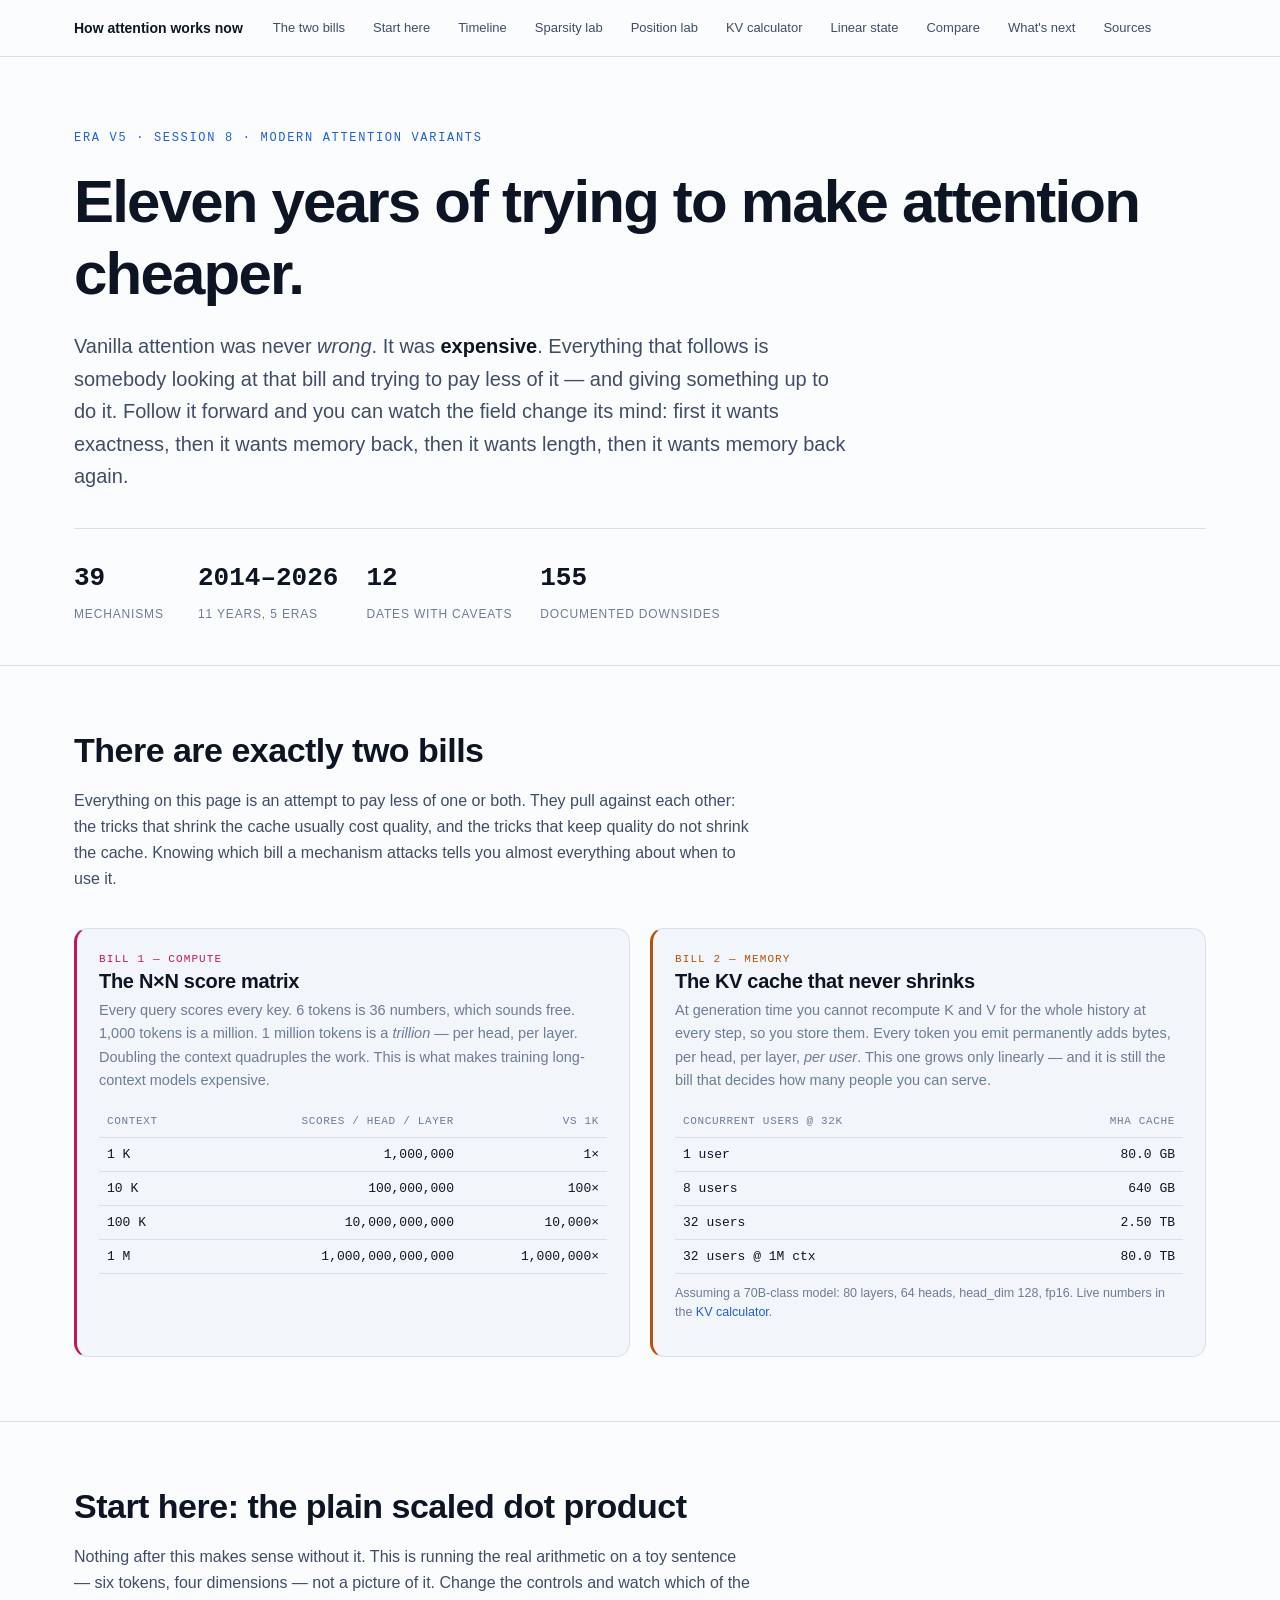
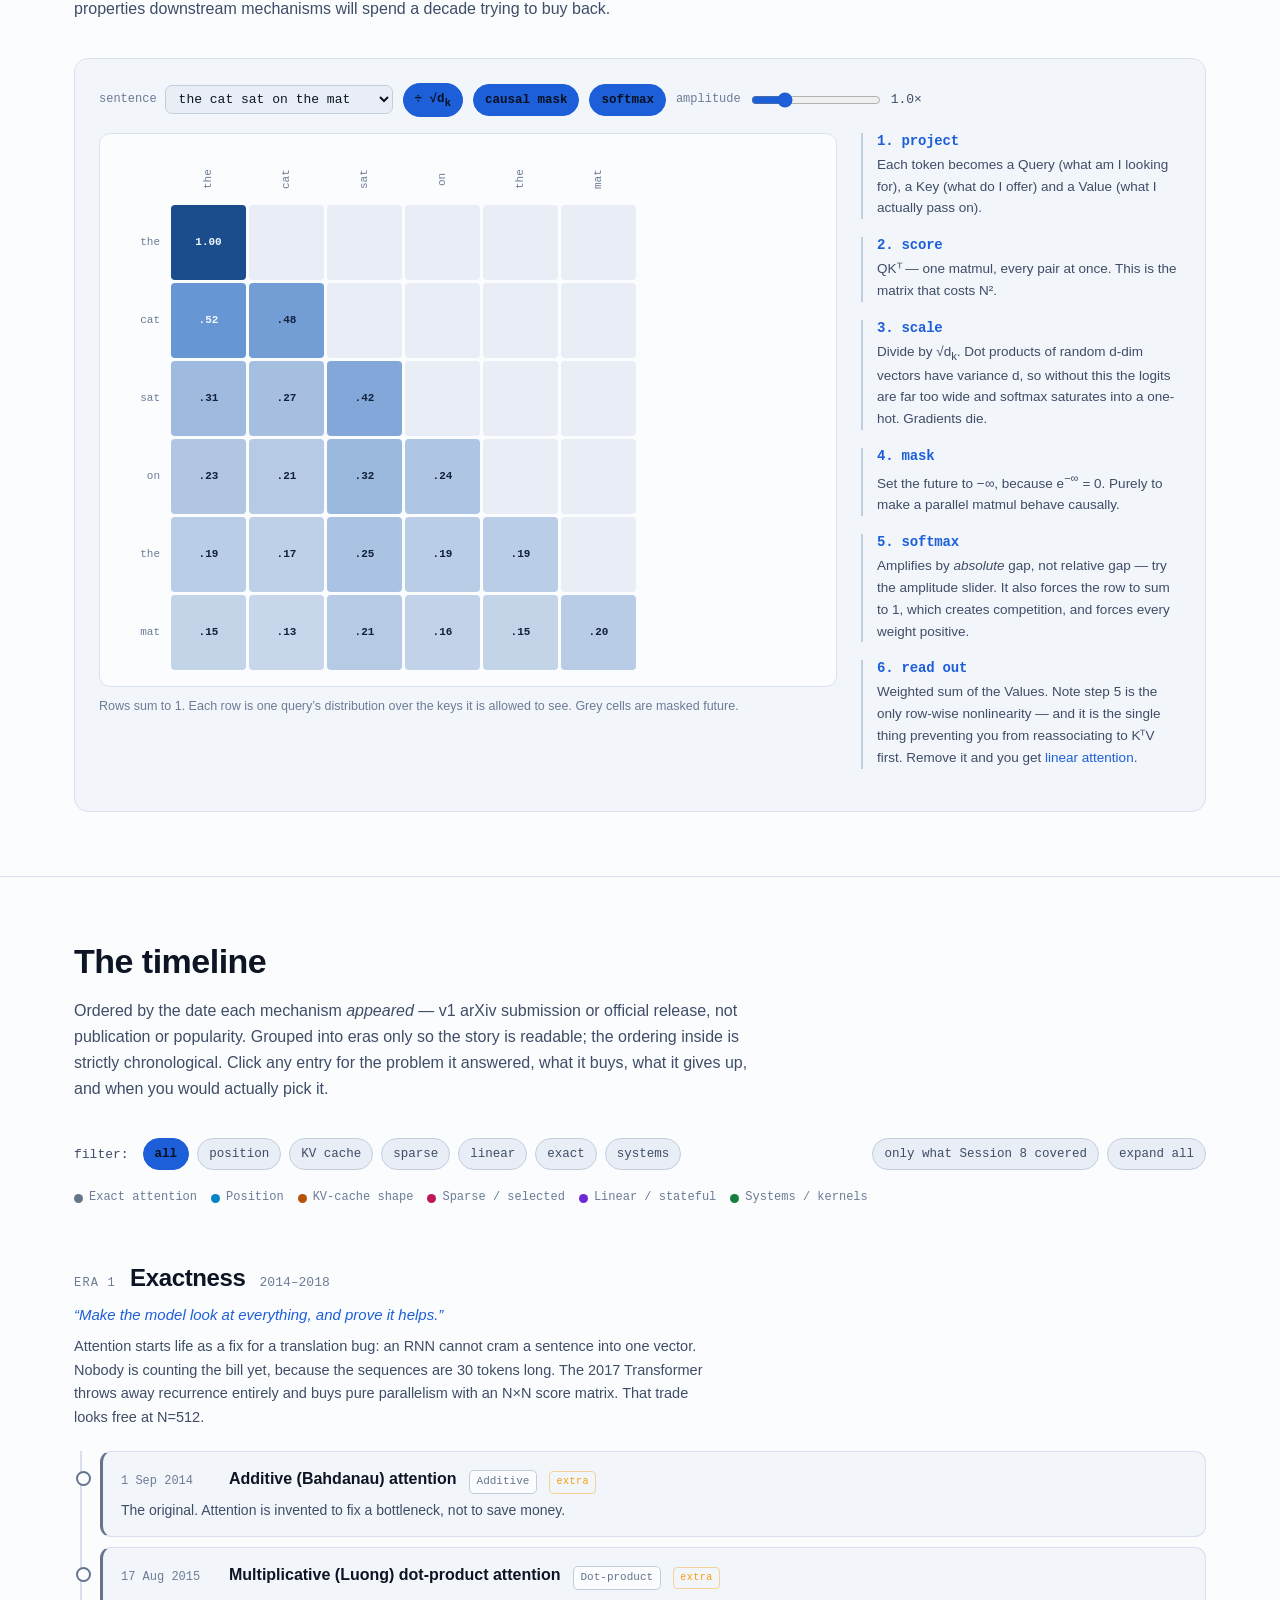
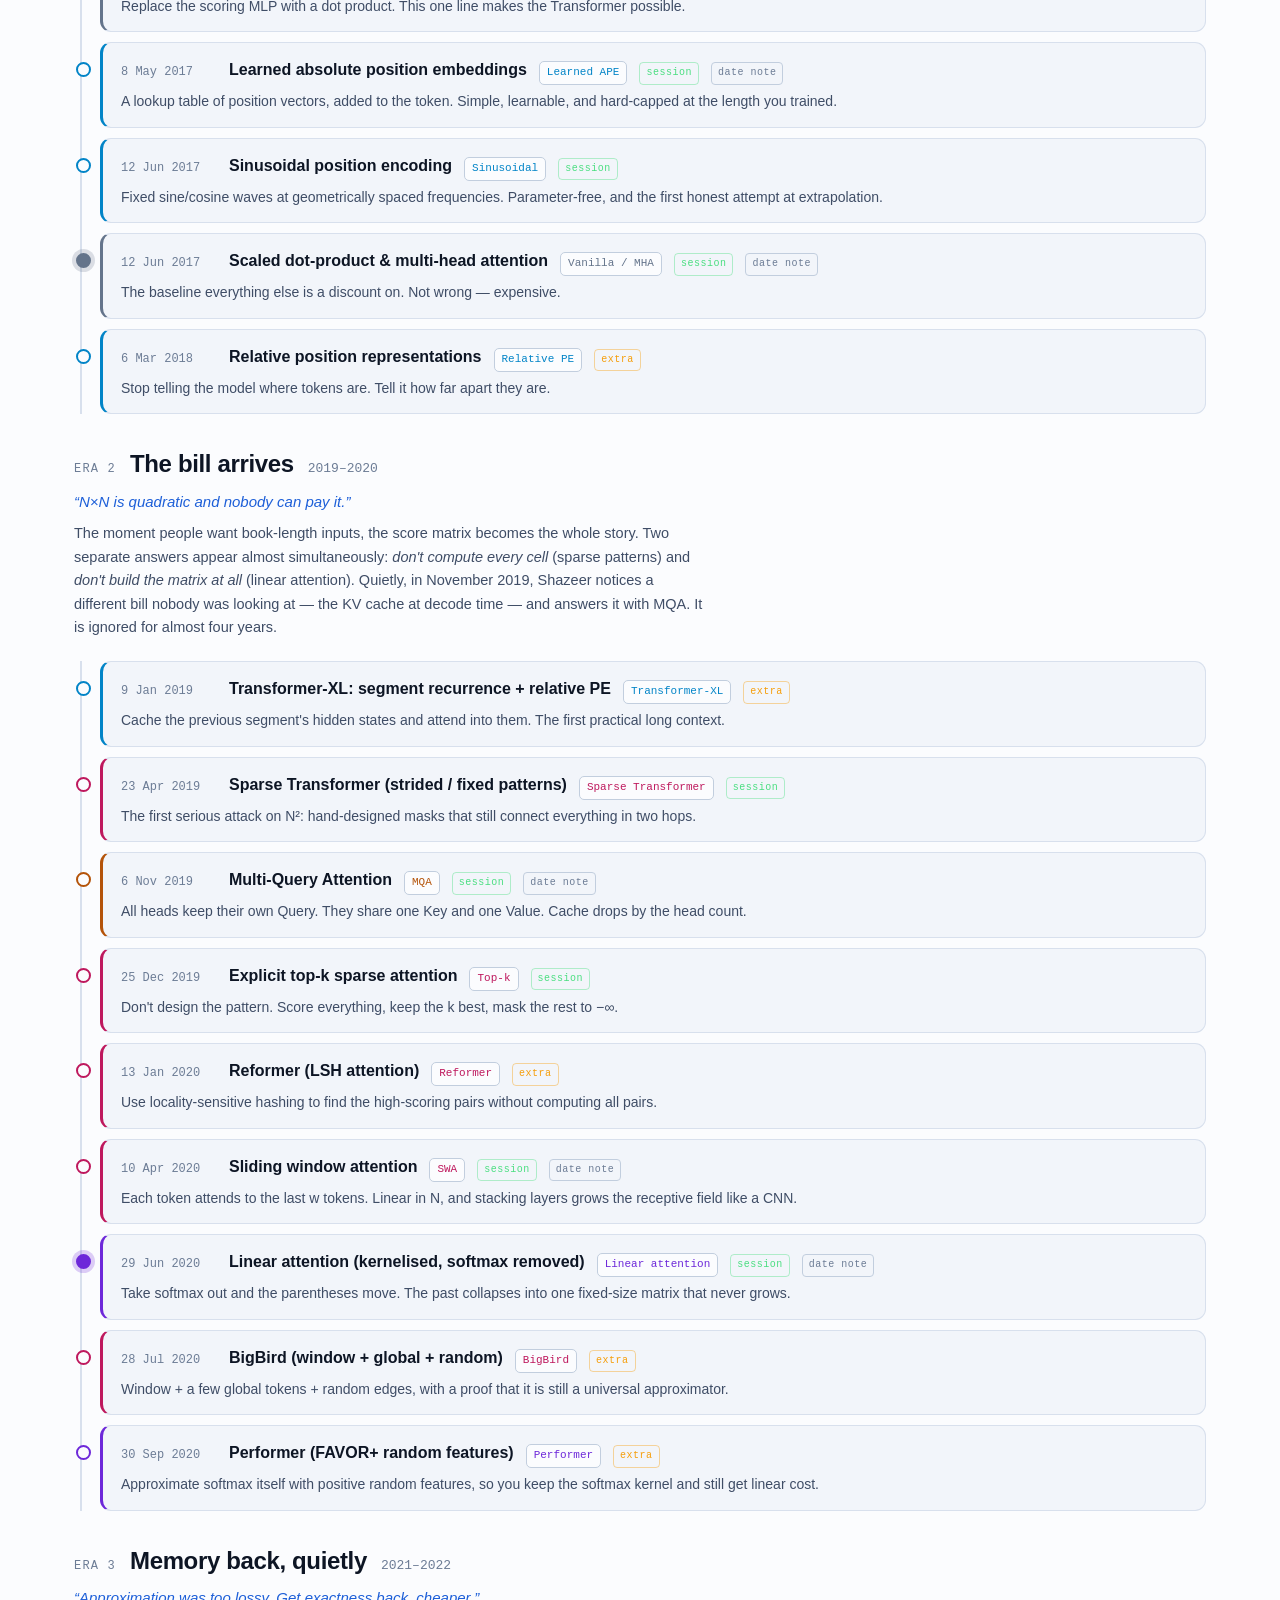
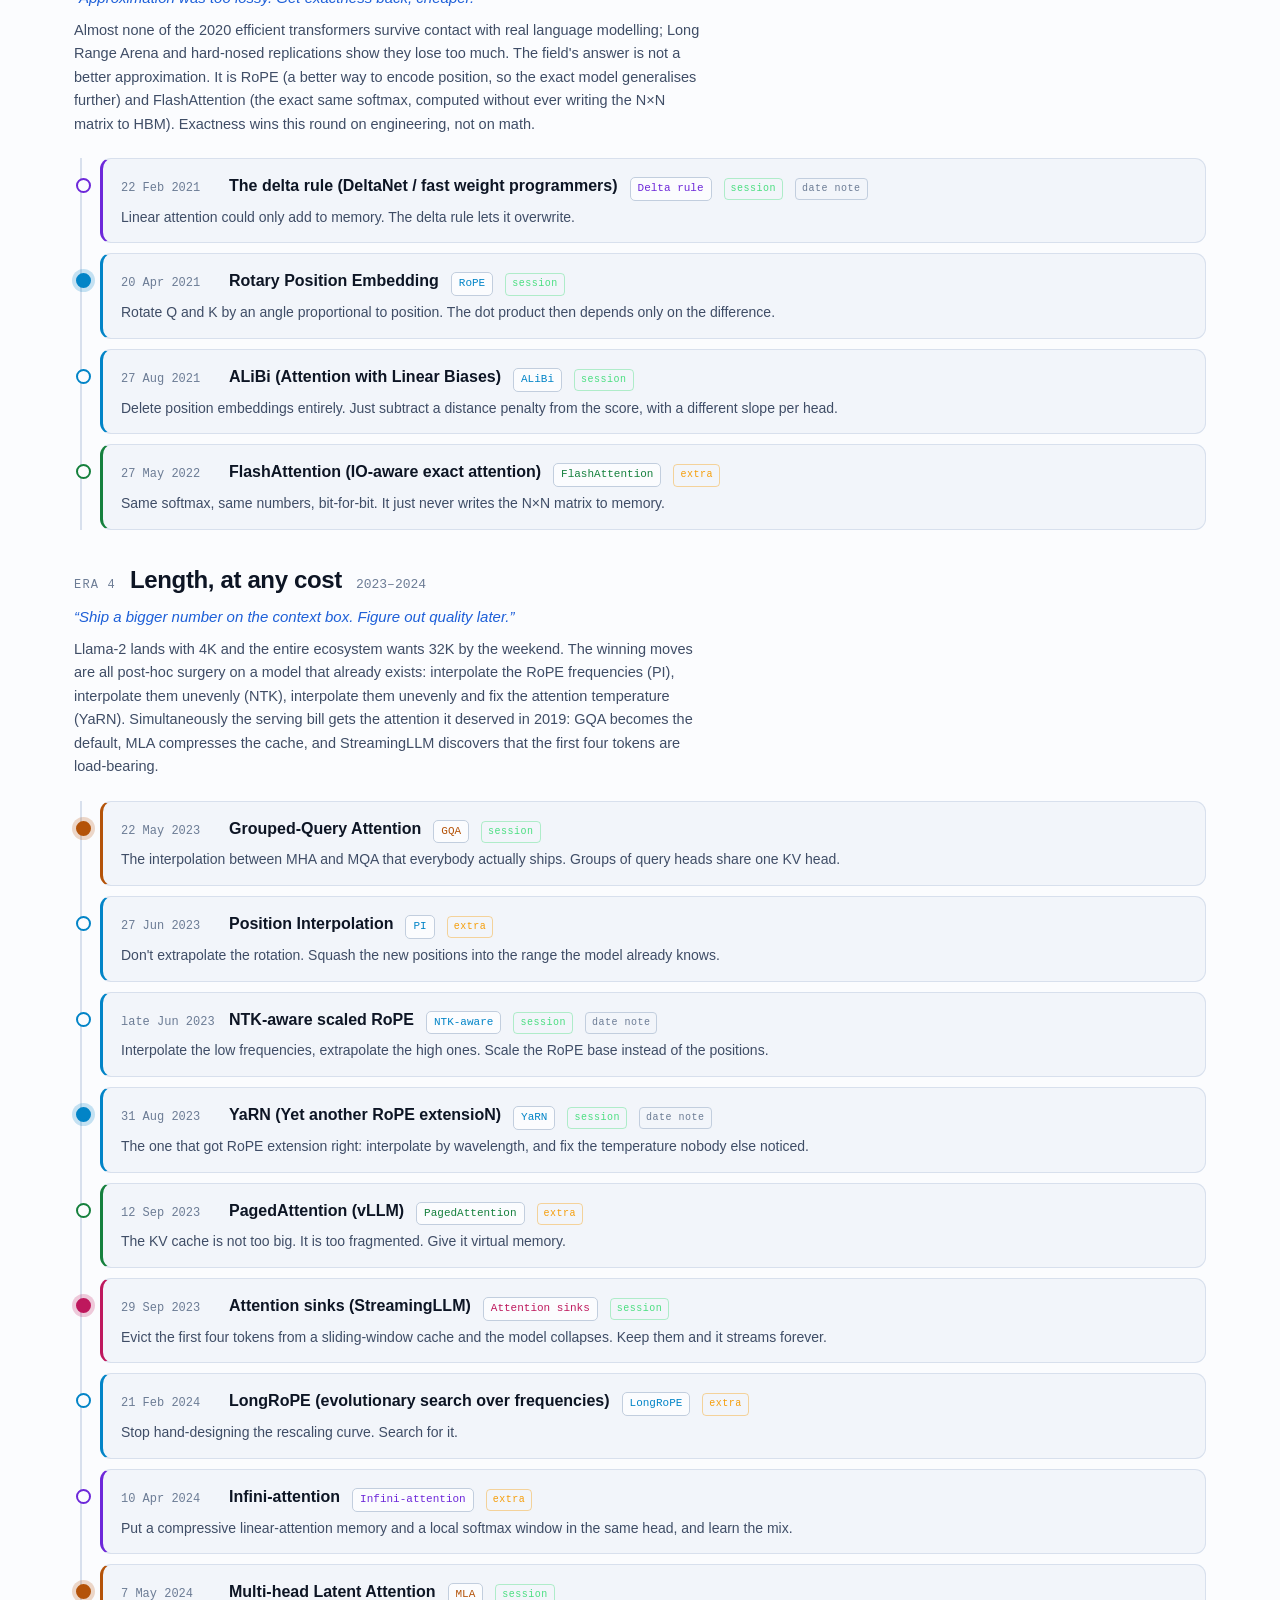
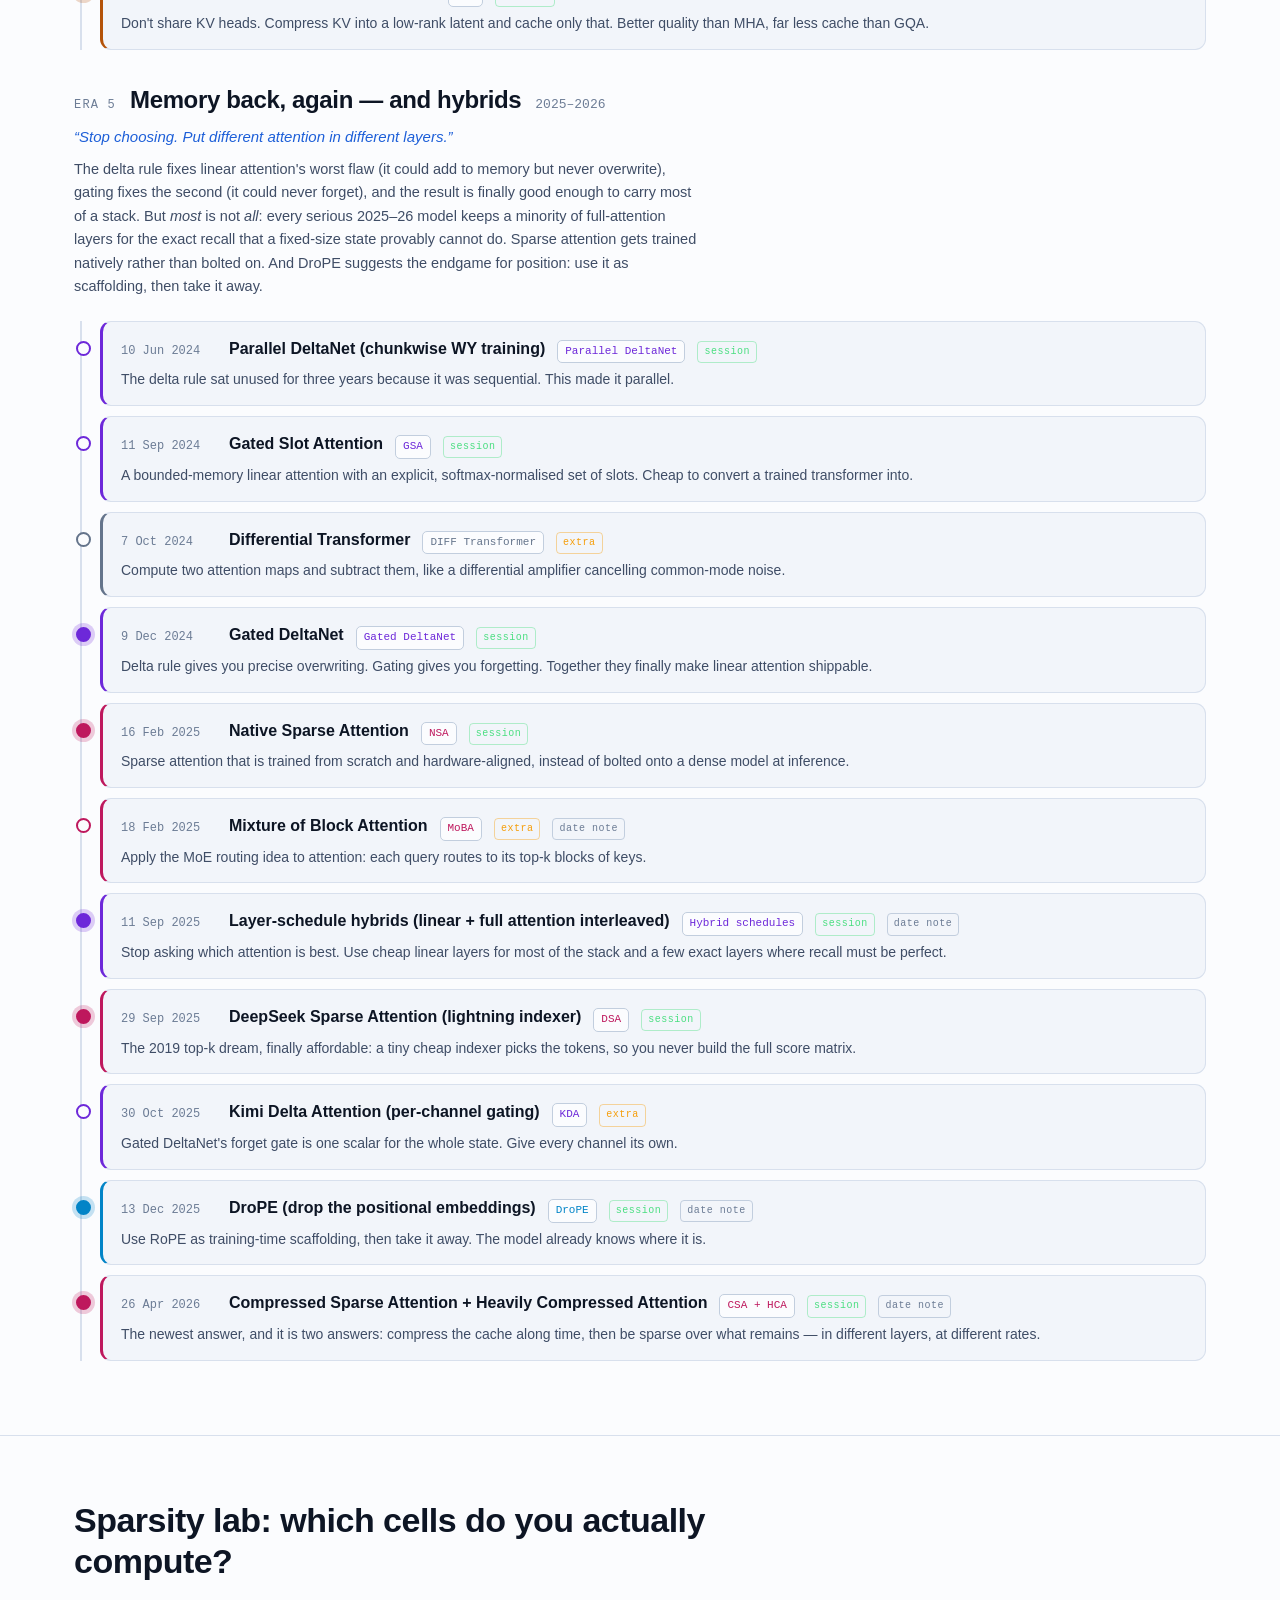
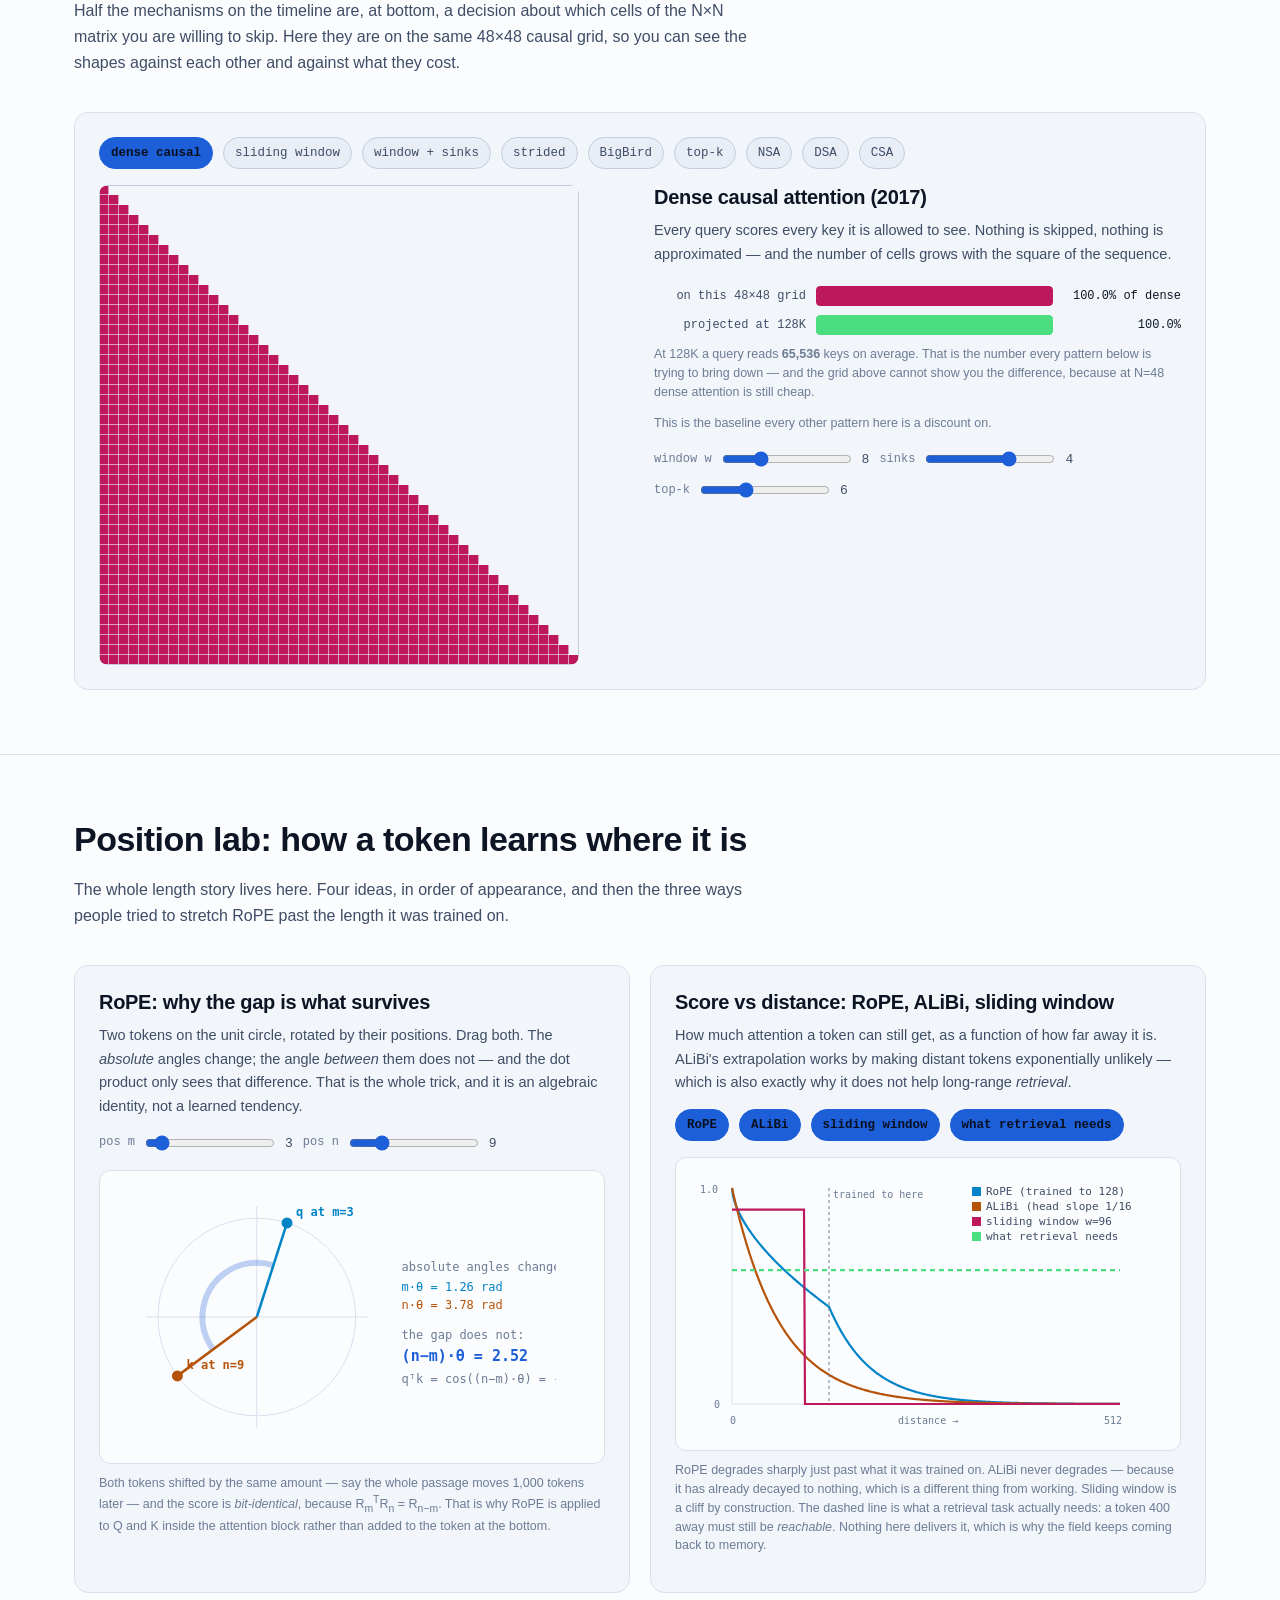
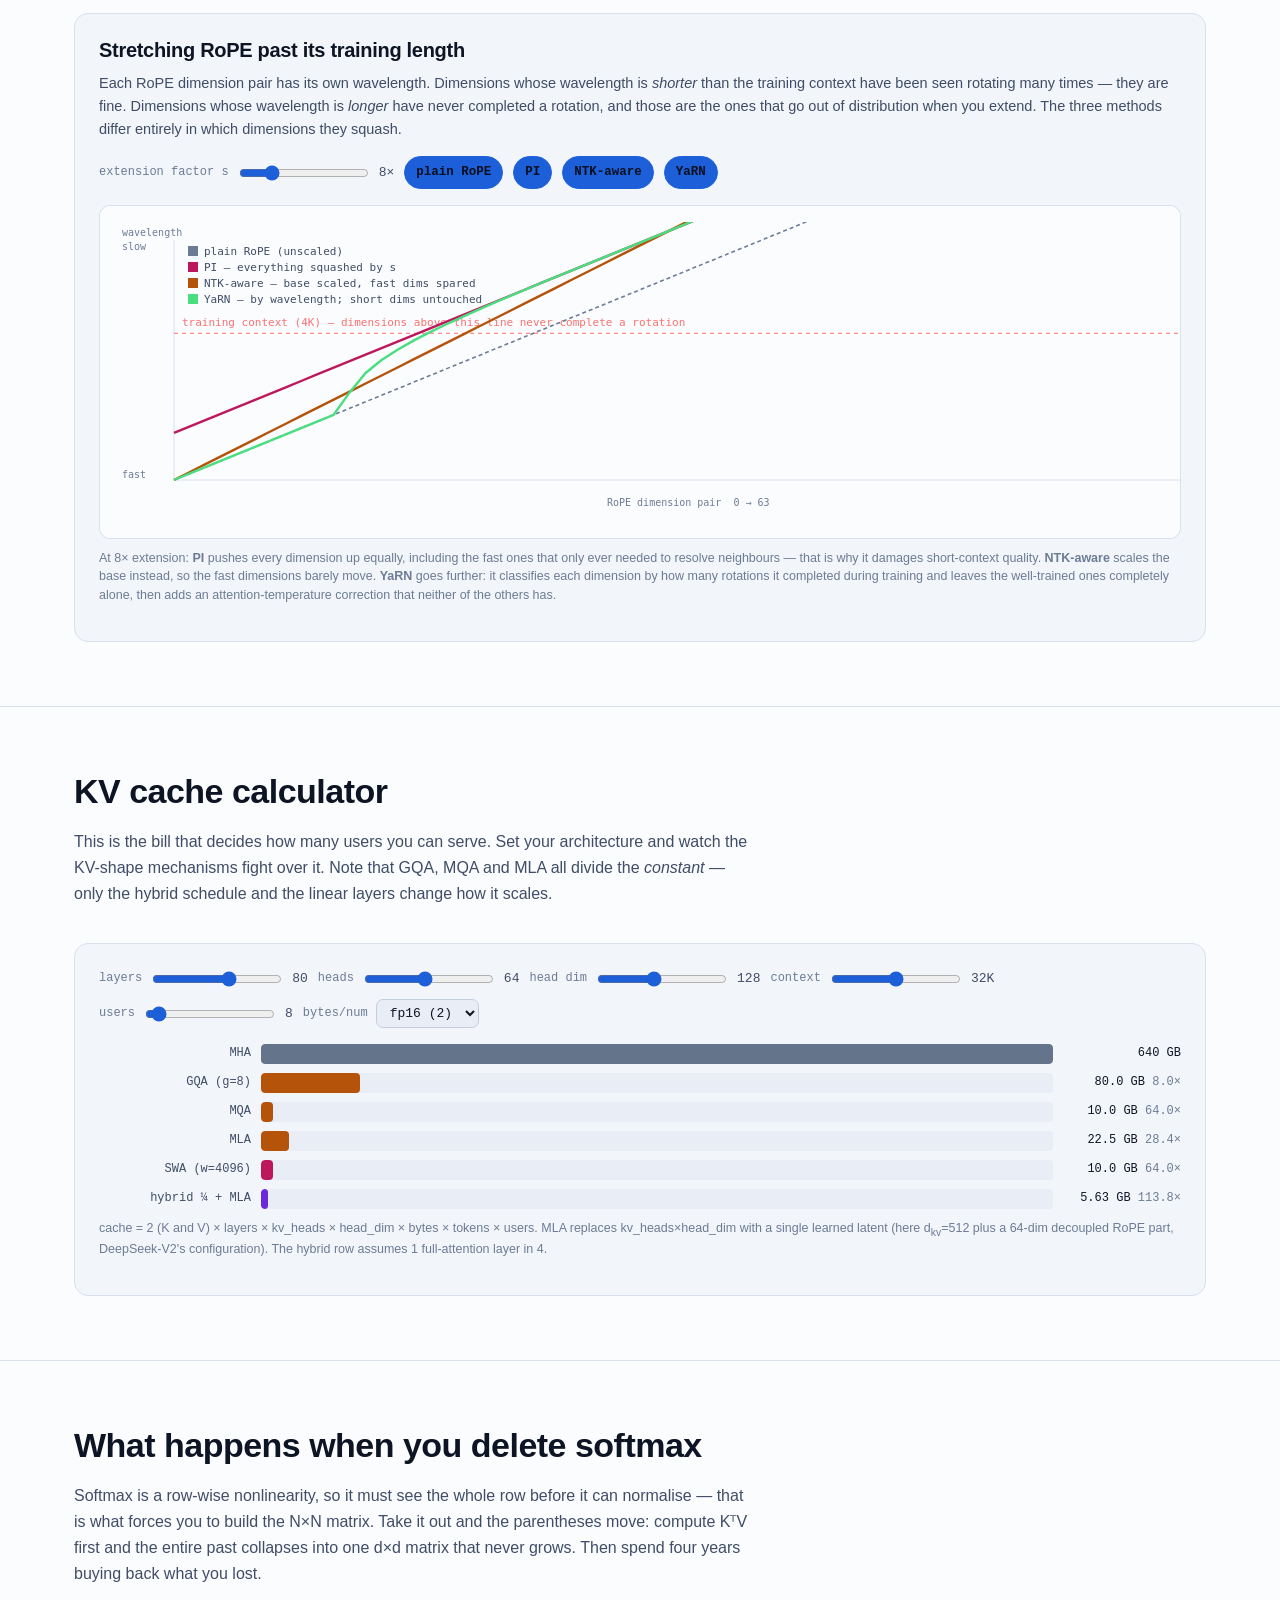
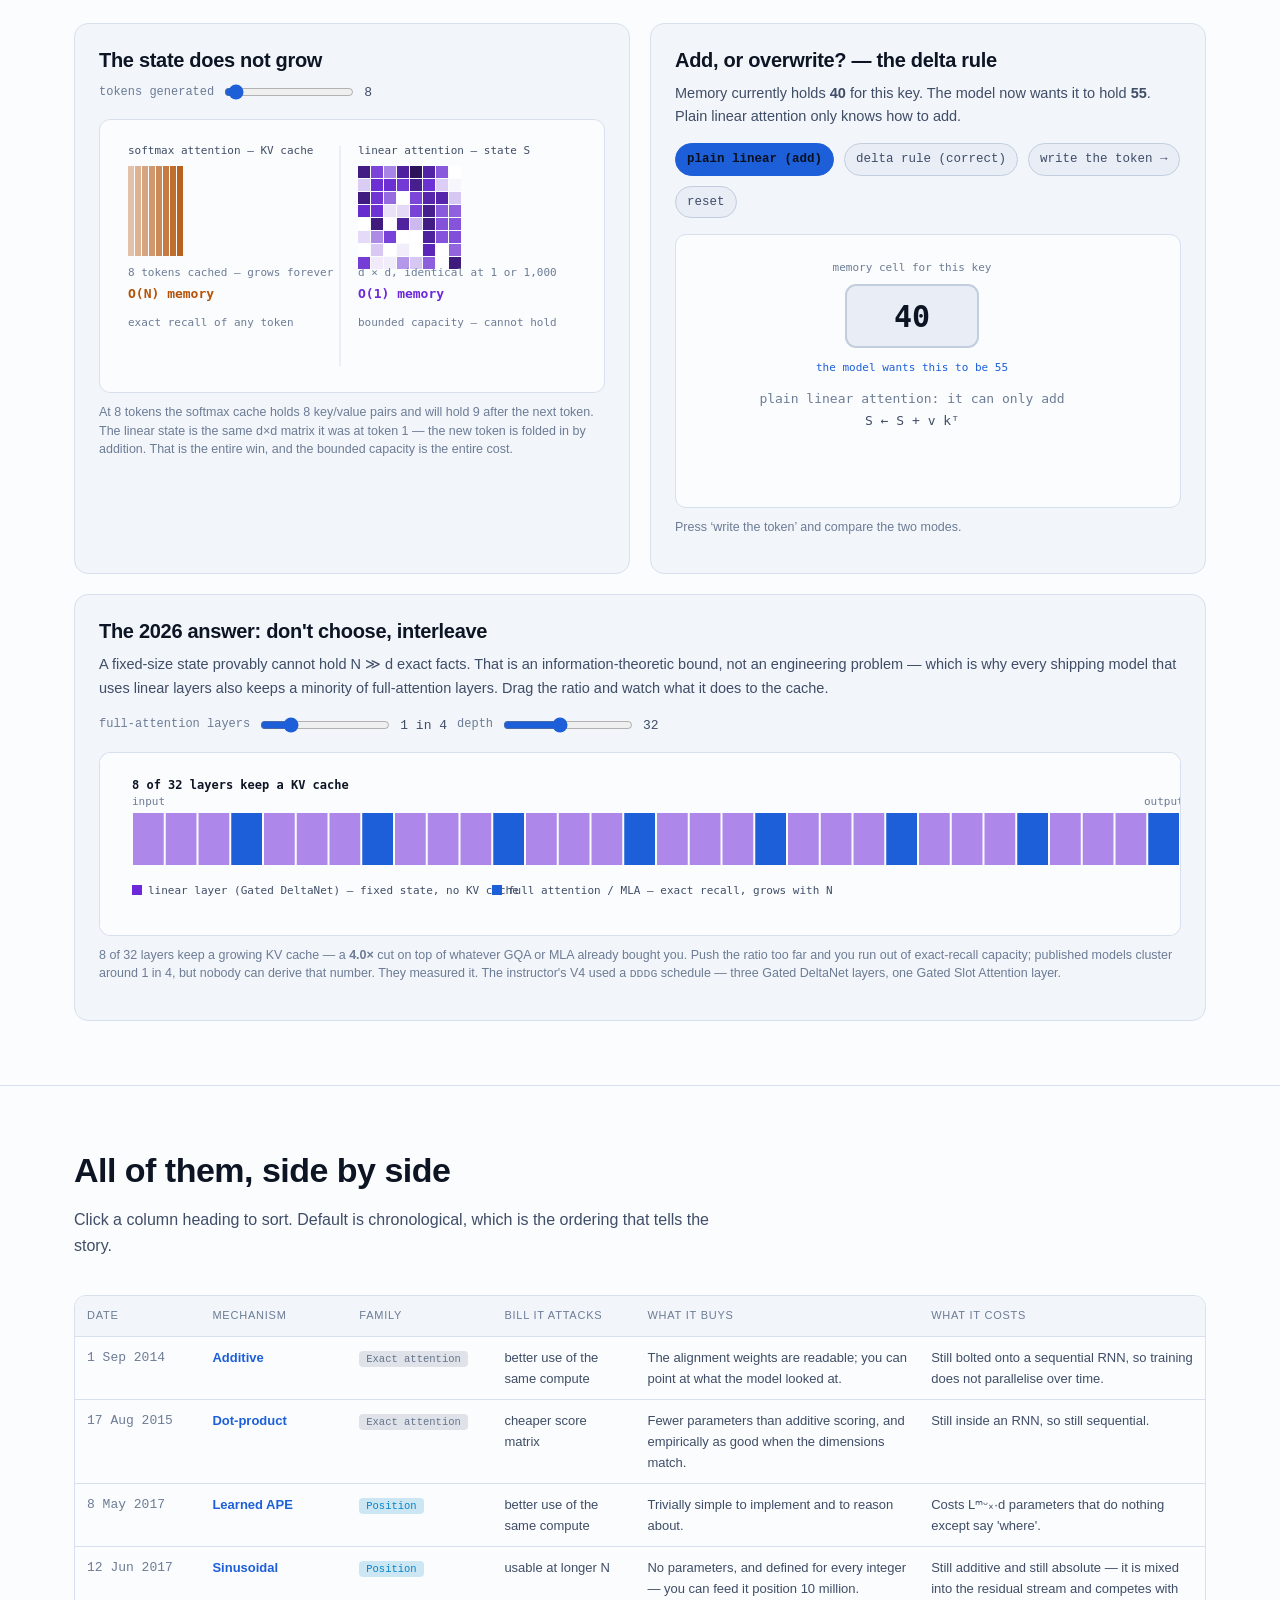
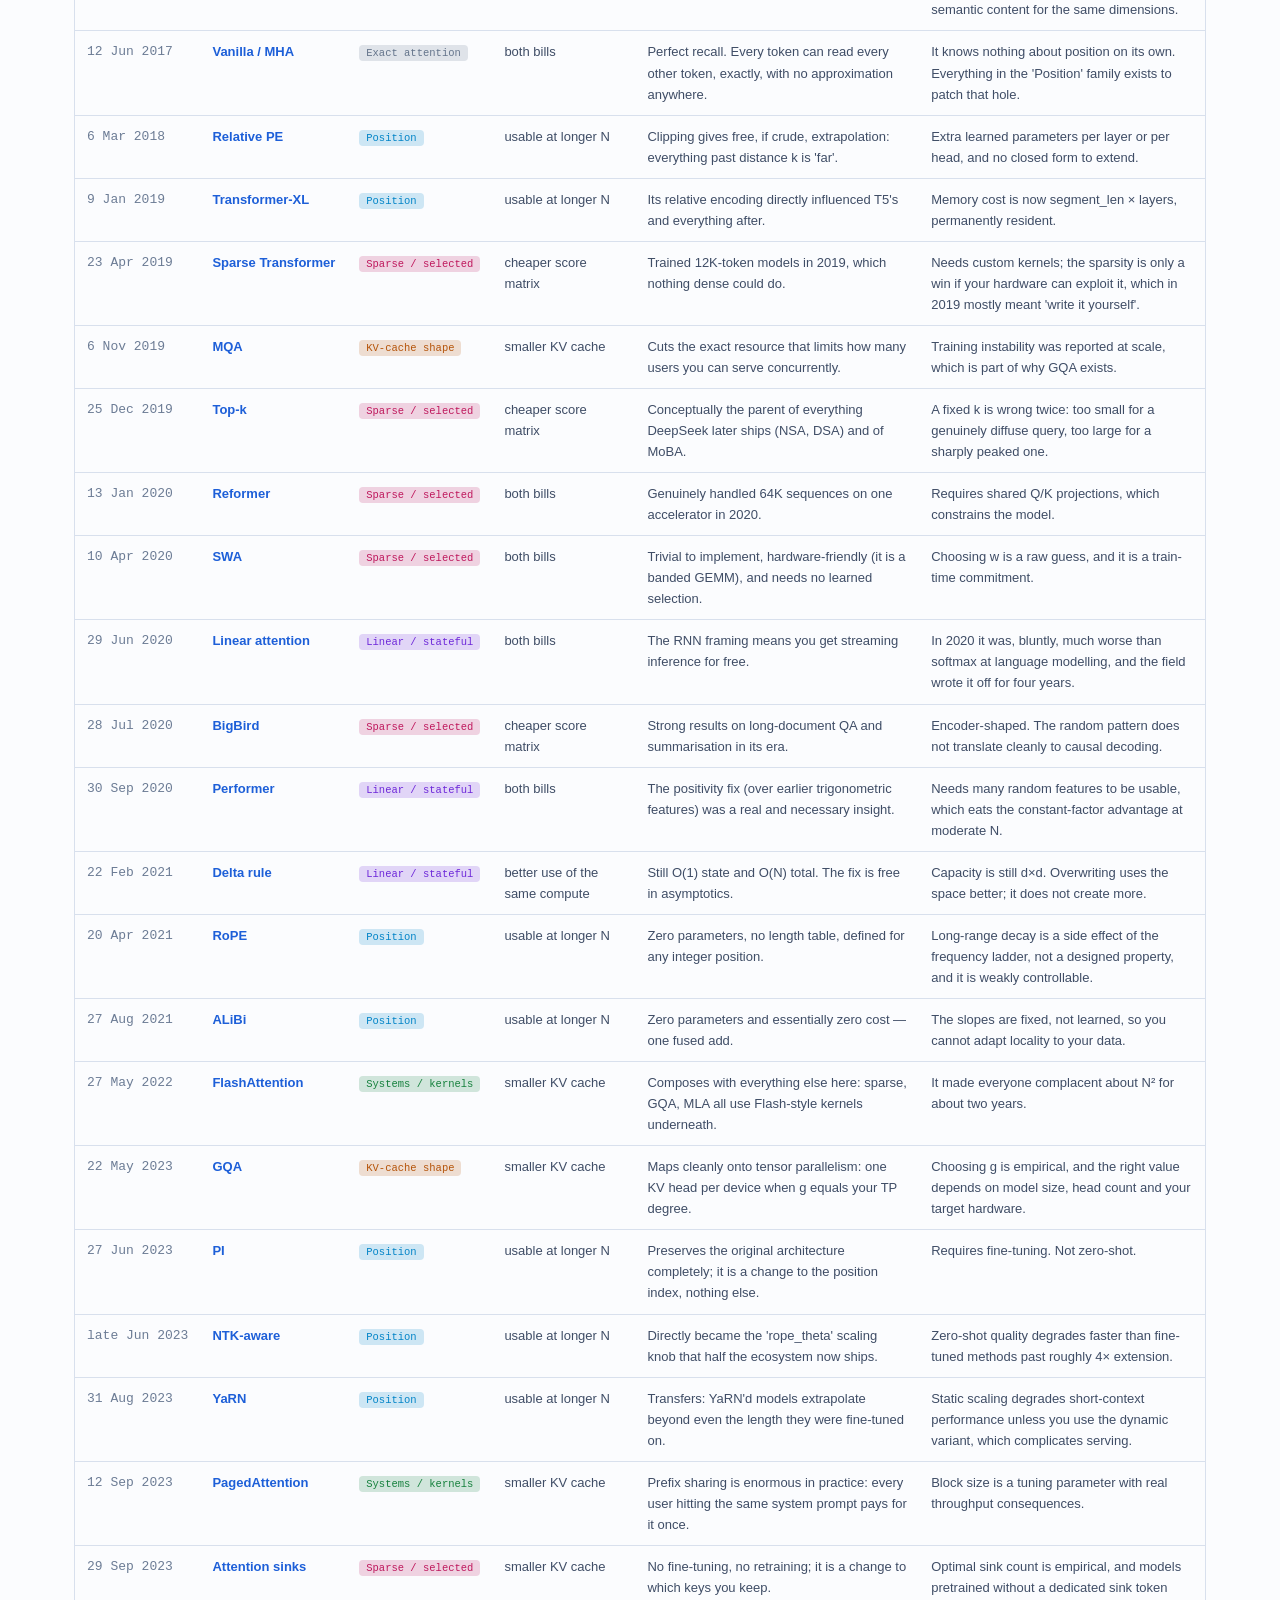
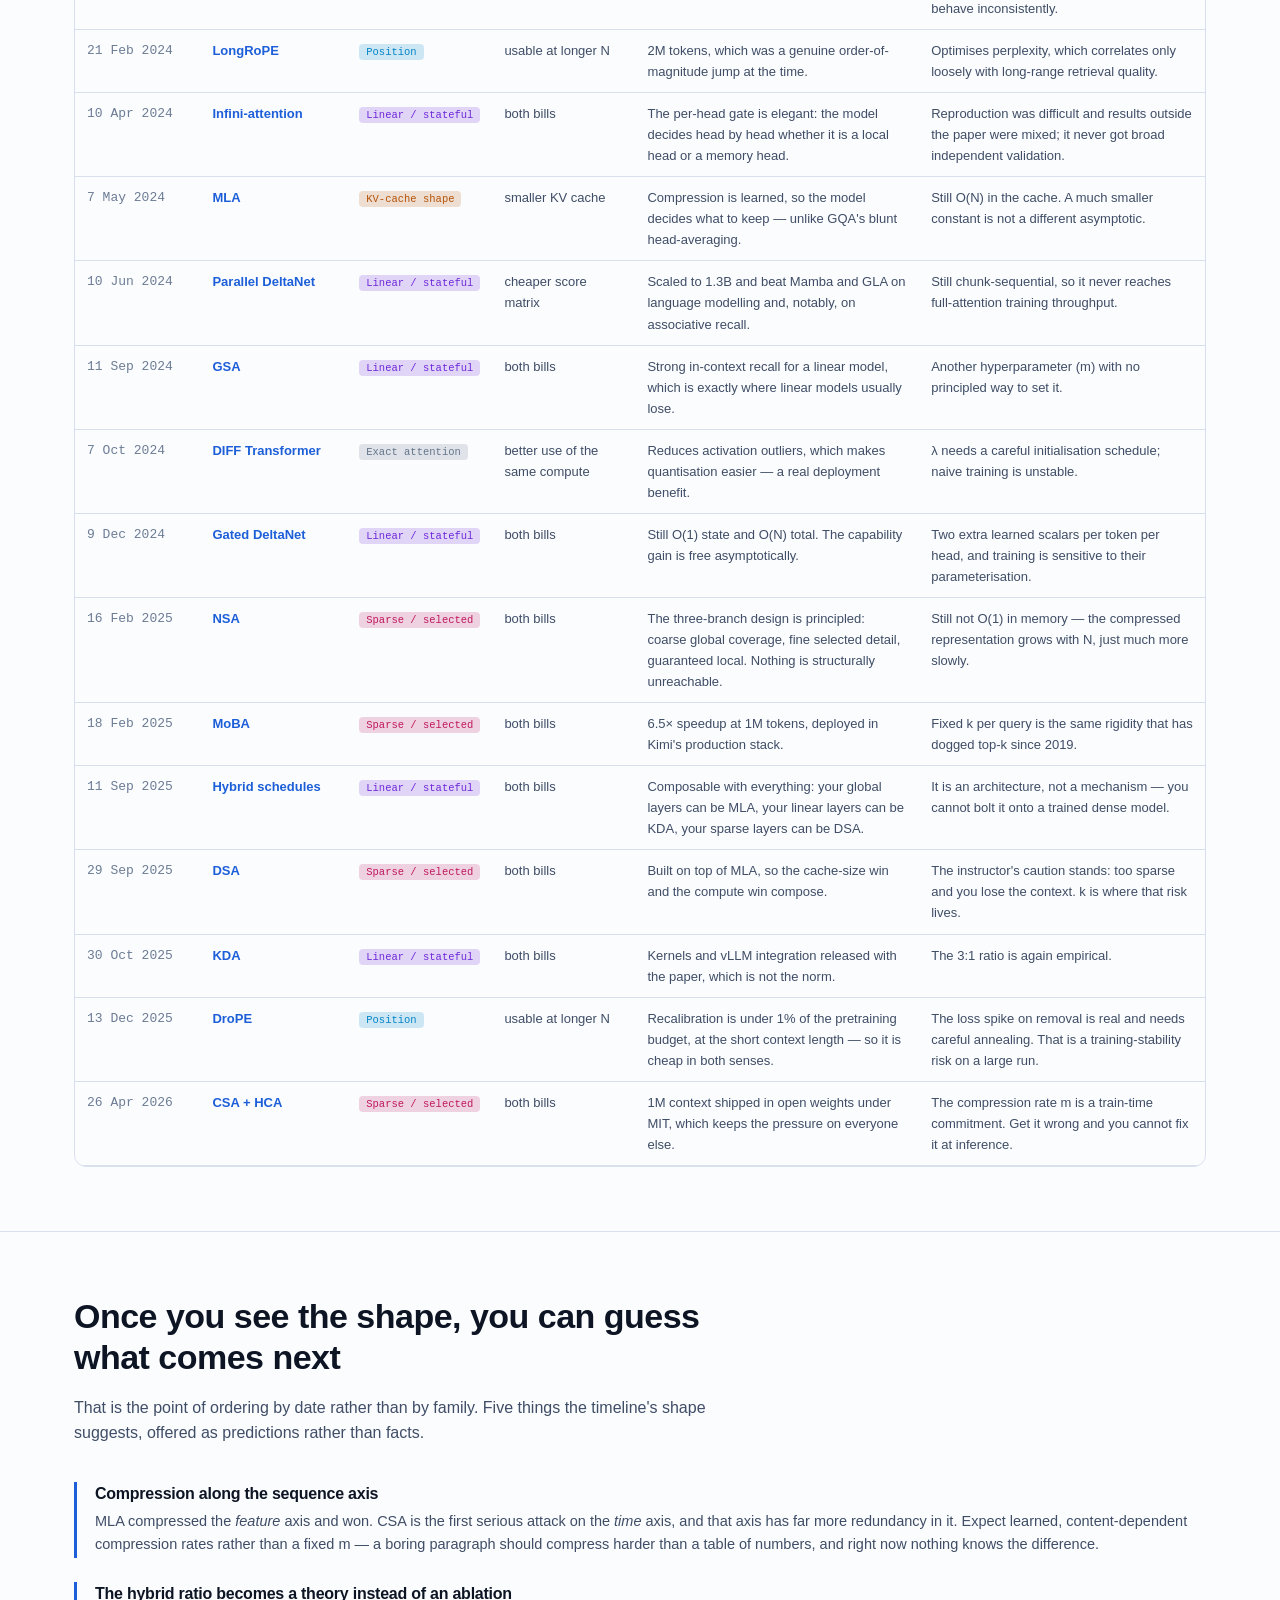
==== commit 7b068ab9: "Soften the title and add a verified Netlify config The page title announced the ordering rule rather" ====
--- a/assignment8/site/index.html
+++ b/assignment8/site/index.html
@@ -3,14 +3,14 @@
 <head>
 <meta charset="utf-8">
 <meta name="viewport" content="width=device-width,initial-scale=1">
-<title>How Attention Works Now — a chronological timeline</title>
-<meta name="description" content="Every attention mechanism, in the order it was launched, explained as an answer to the problem that existed at that moment. With honest trade-offs and verified dates.">
+<title>How Attention Works Now</title>
+<meta name="description" content="Attention was never wrong — it was expensive. Every mechanism since, explained as an answer to the bill that existed at the time, with honest trade-offs and sourced dates.">
 <link rel="stylesheet" href="styles.css">
 </head>
 <body>
 
 <nav class="nav"><div class="wrap">
-  <b>Attention, chronologically</b>
+  <b>How attention works now</b>
   <a href="#bills">The two bills</a>
   <a href="#playground">Start here</a>
   <a href="#timeline">Timeline</a>
@@ -24,12 +24,12 @@
 </div></nav>
 
 <header class="hero"><div class="wrap">
-  <div class="kicker">ERA V5 · Session 8 assignment · Modern attention variants</div>
-  <h1>Every attention mechanism, in the order it was actually launched.</h1>
+  <div class="kicker">ERA V5 · Session 8 · Modern attention variants</div>
+  <h1>Eleven years of trying to make attention cheaper.</h1>
   <p class="lede">
     Vanilla attention was never <em>wrong</em>. It was <strong>expensive</strong>. Everything that follows
     is somebody looking at that bill and trying to pay less of it &mdash; and giving something up to do it.
-    Laid out on a timeline you can watch the field change its mind: first it wants exactness, then it wants
+    Follow it forward and you can watch the field change its mind: first it wants exactness, then it wants
     memory back, then it wants length, then it wants memory back again.
   </p>
   <div class="hero-stats">
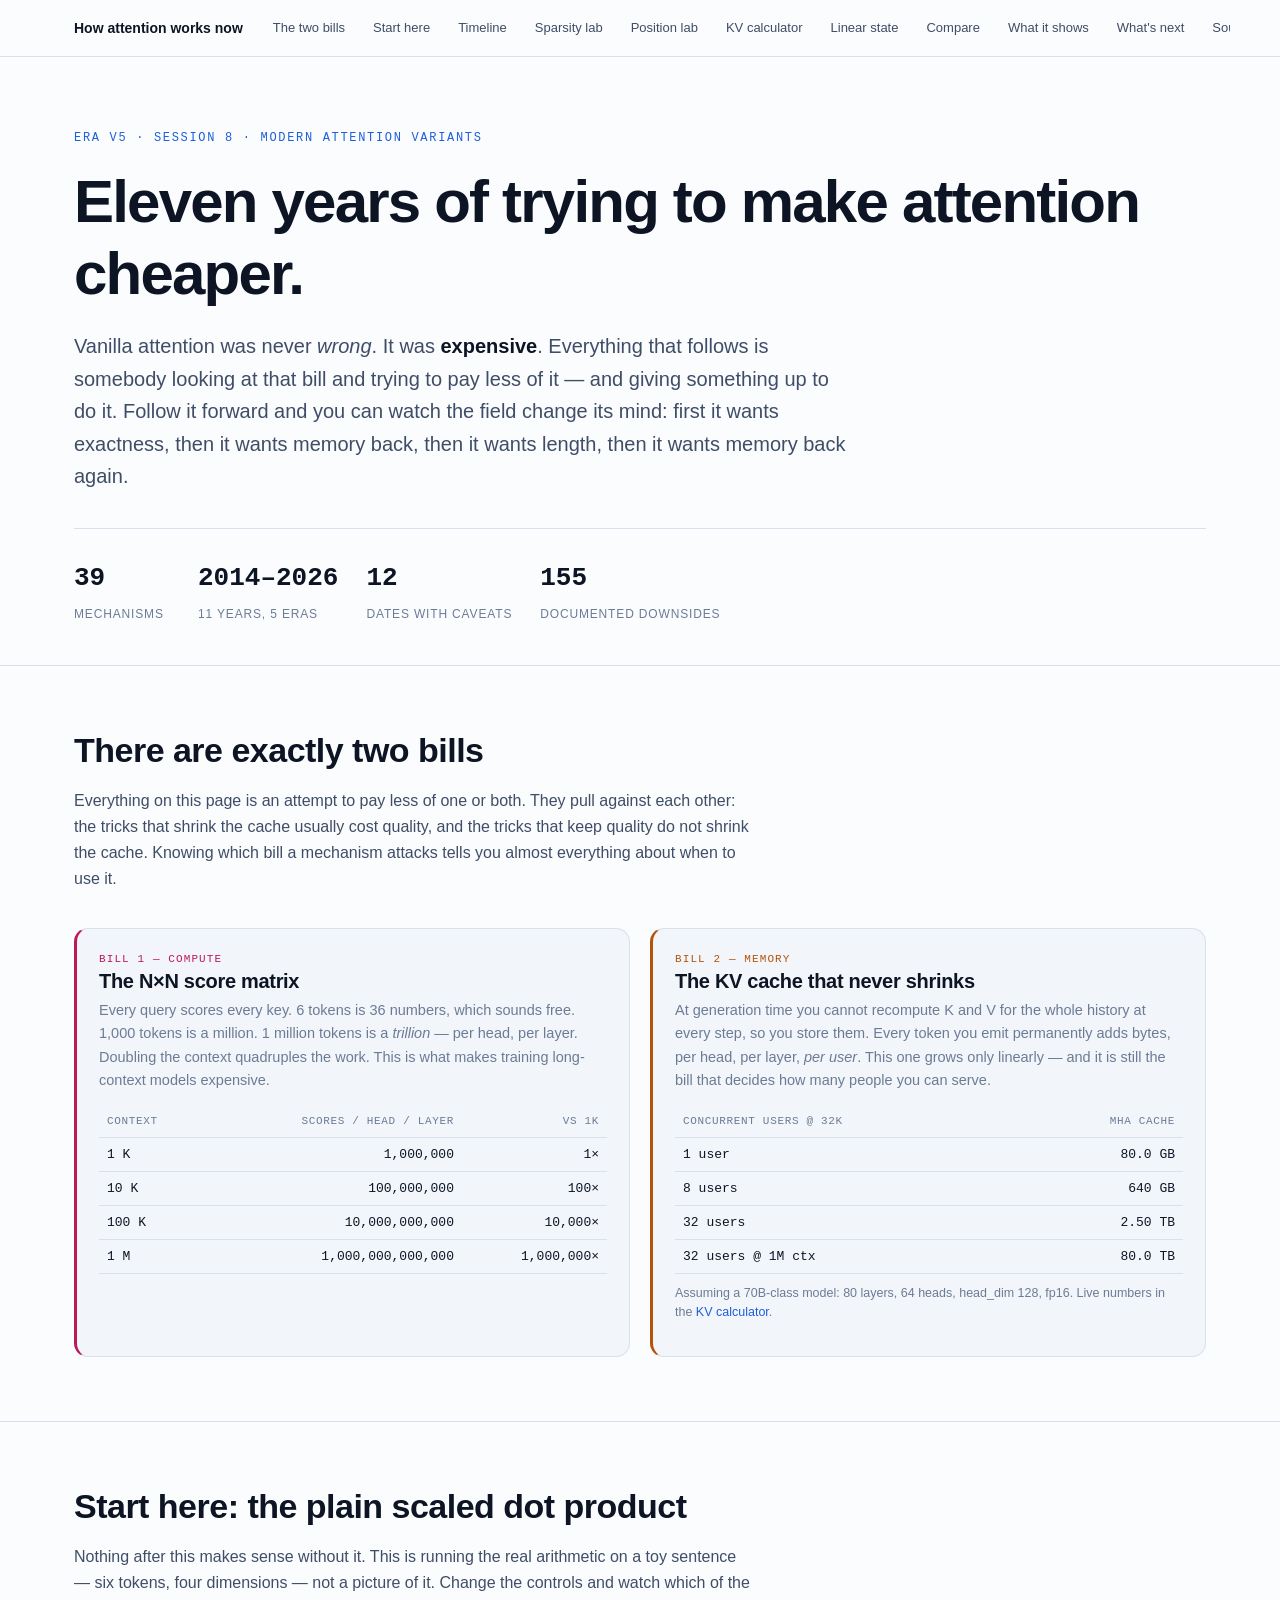
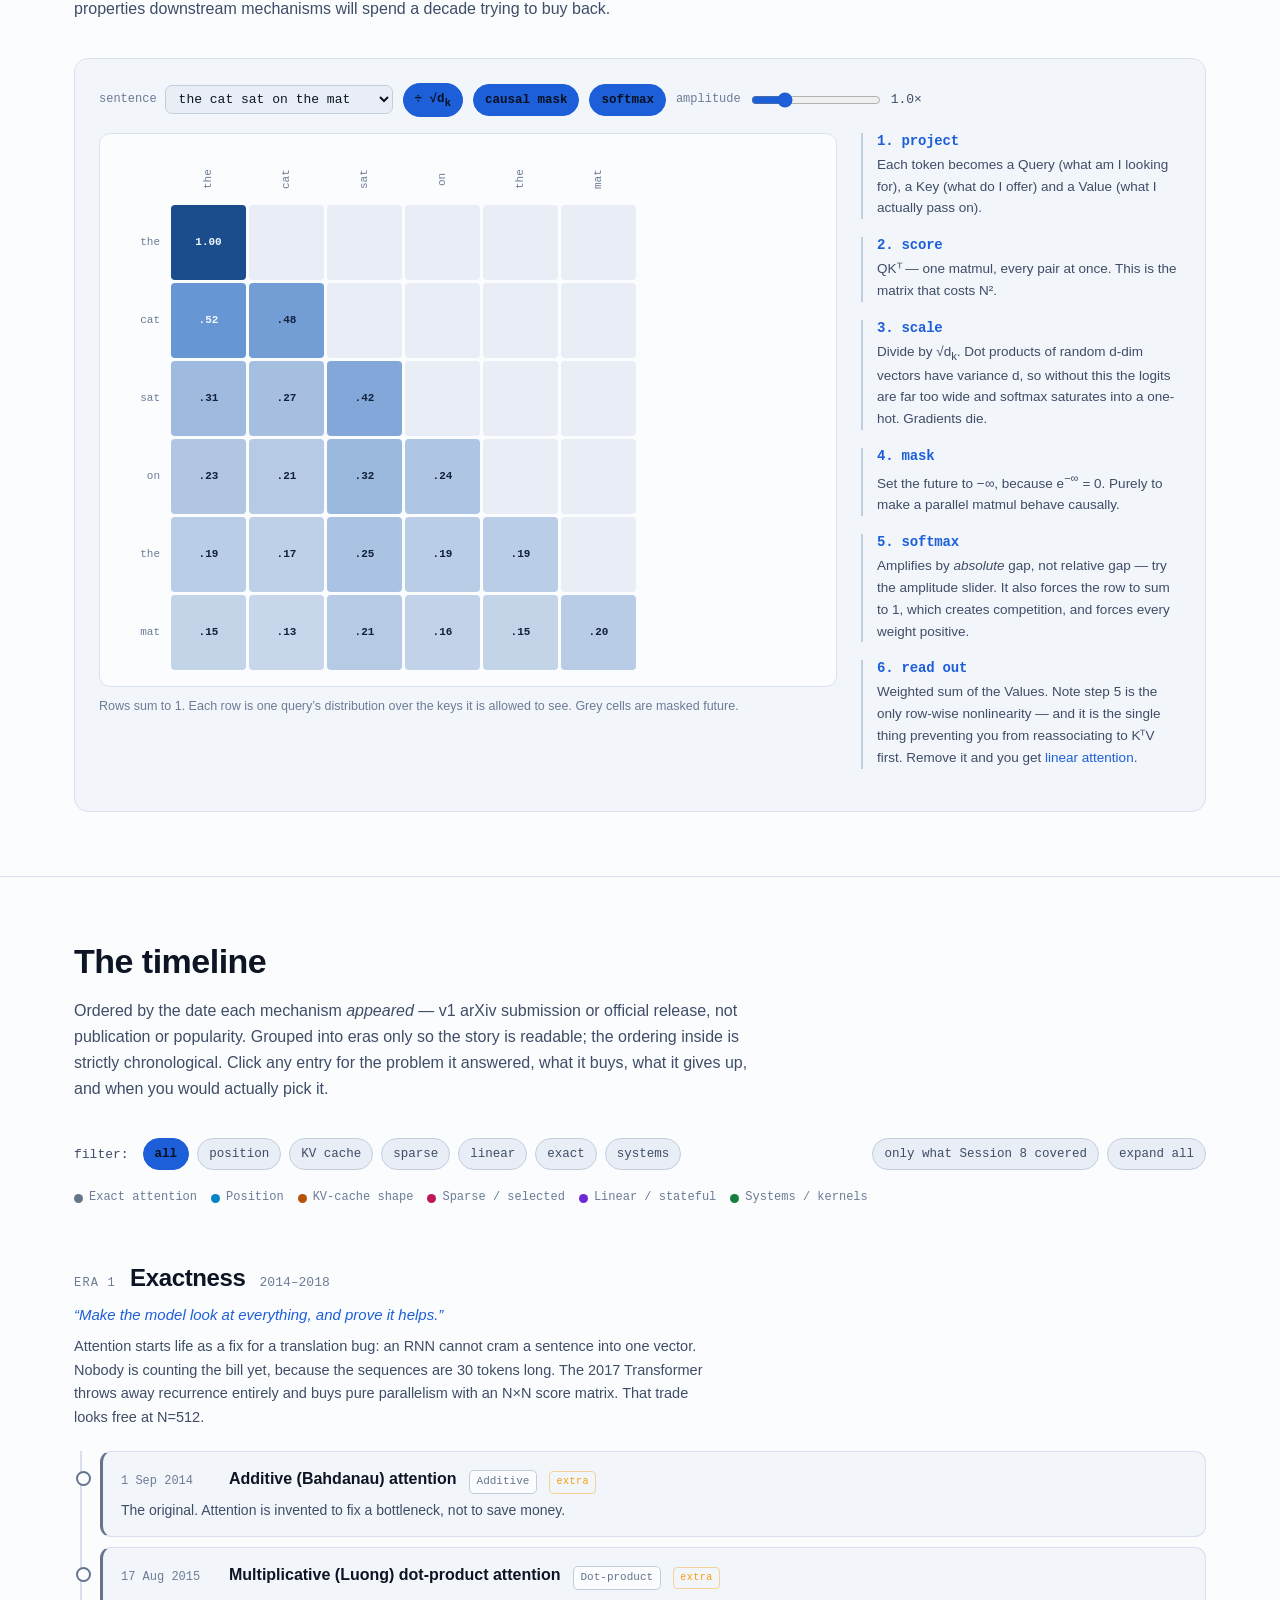
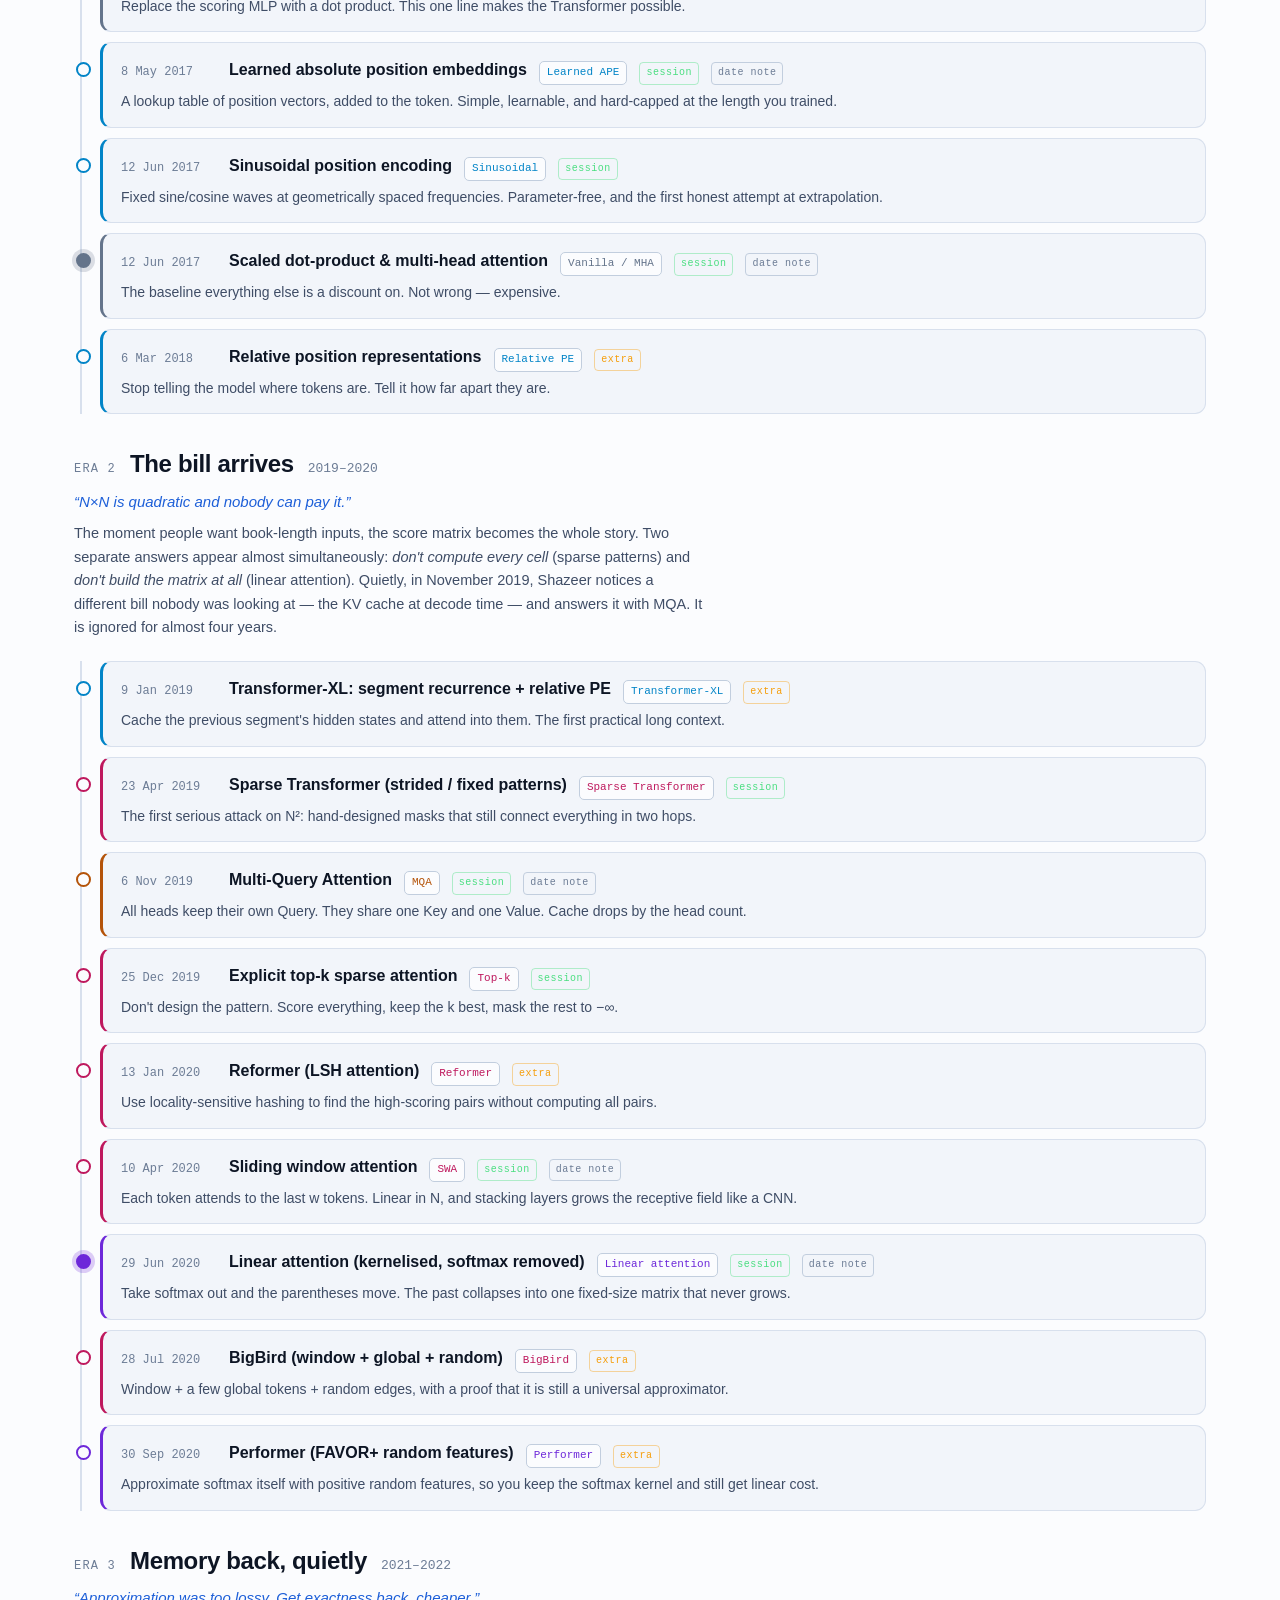
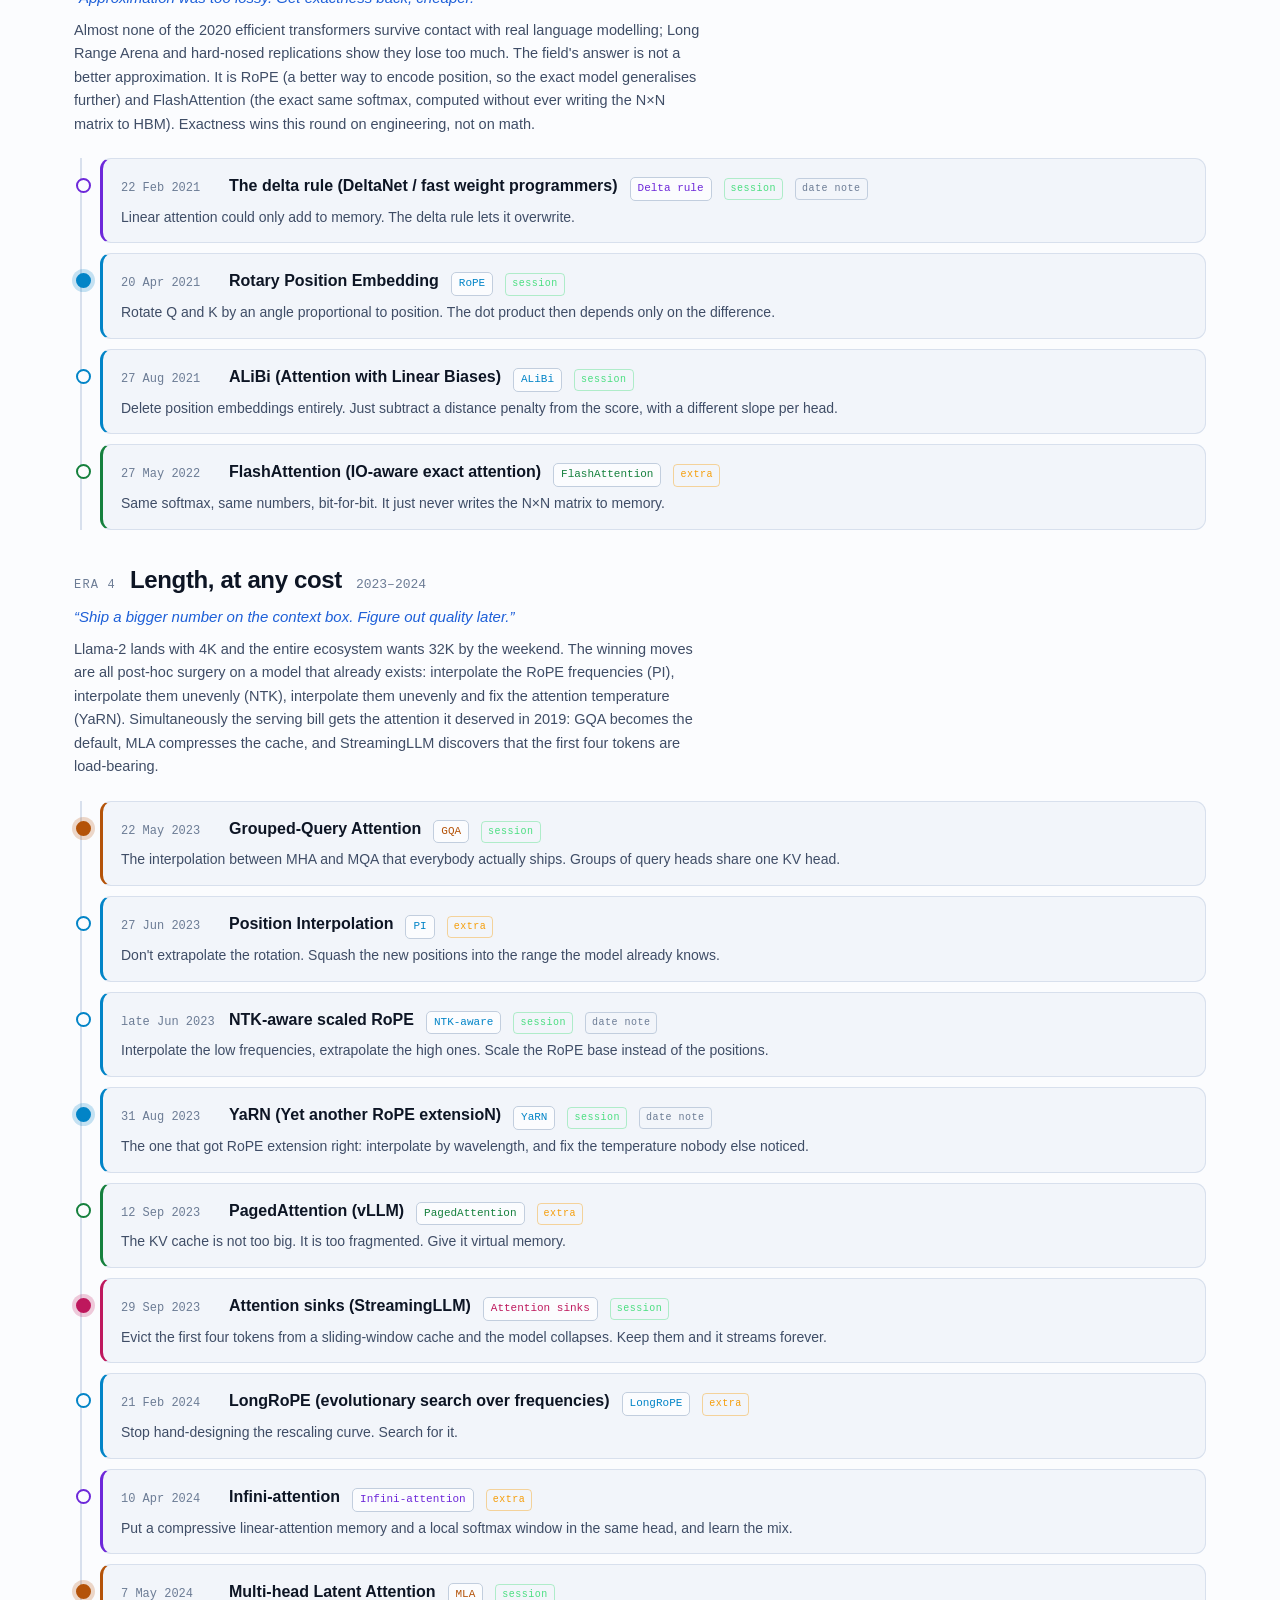
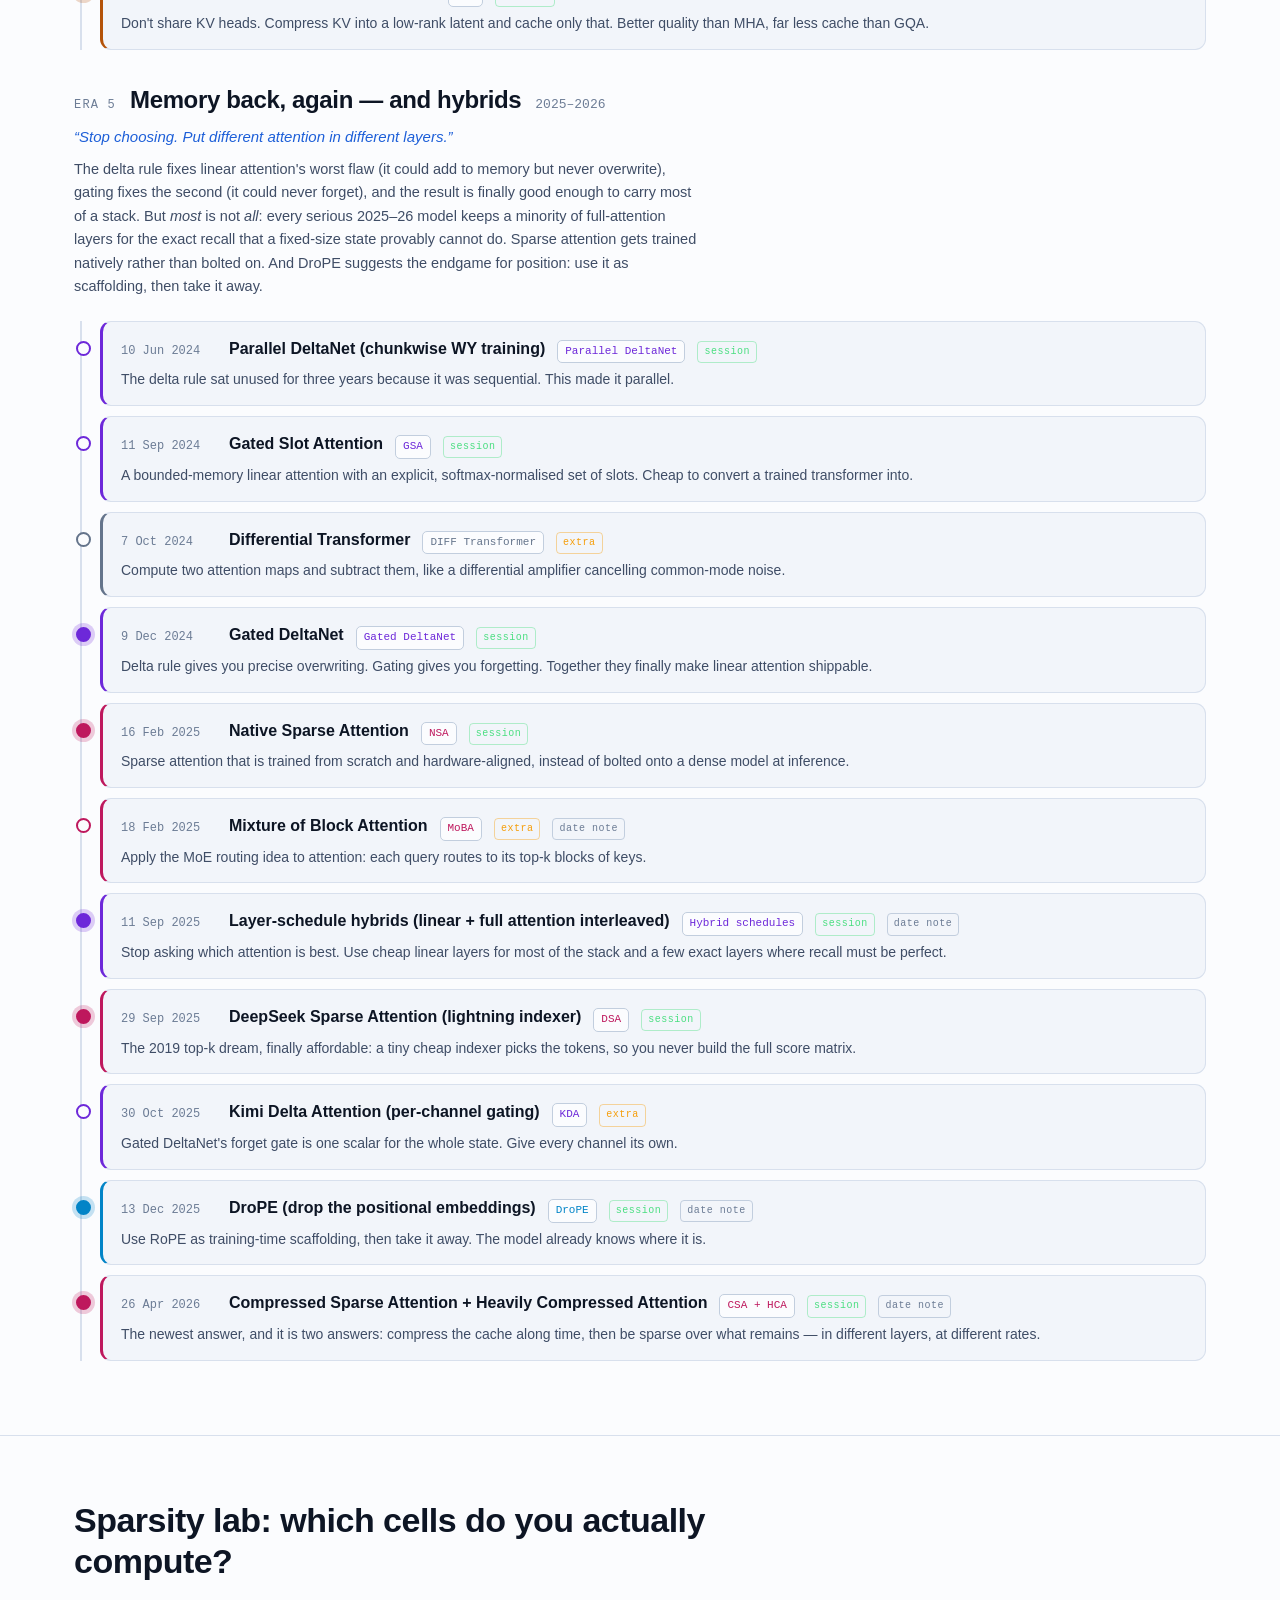
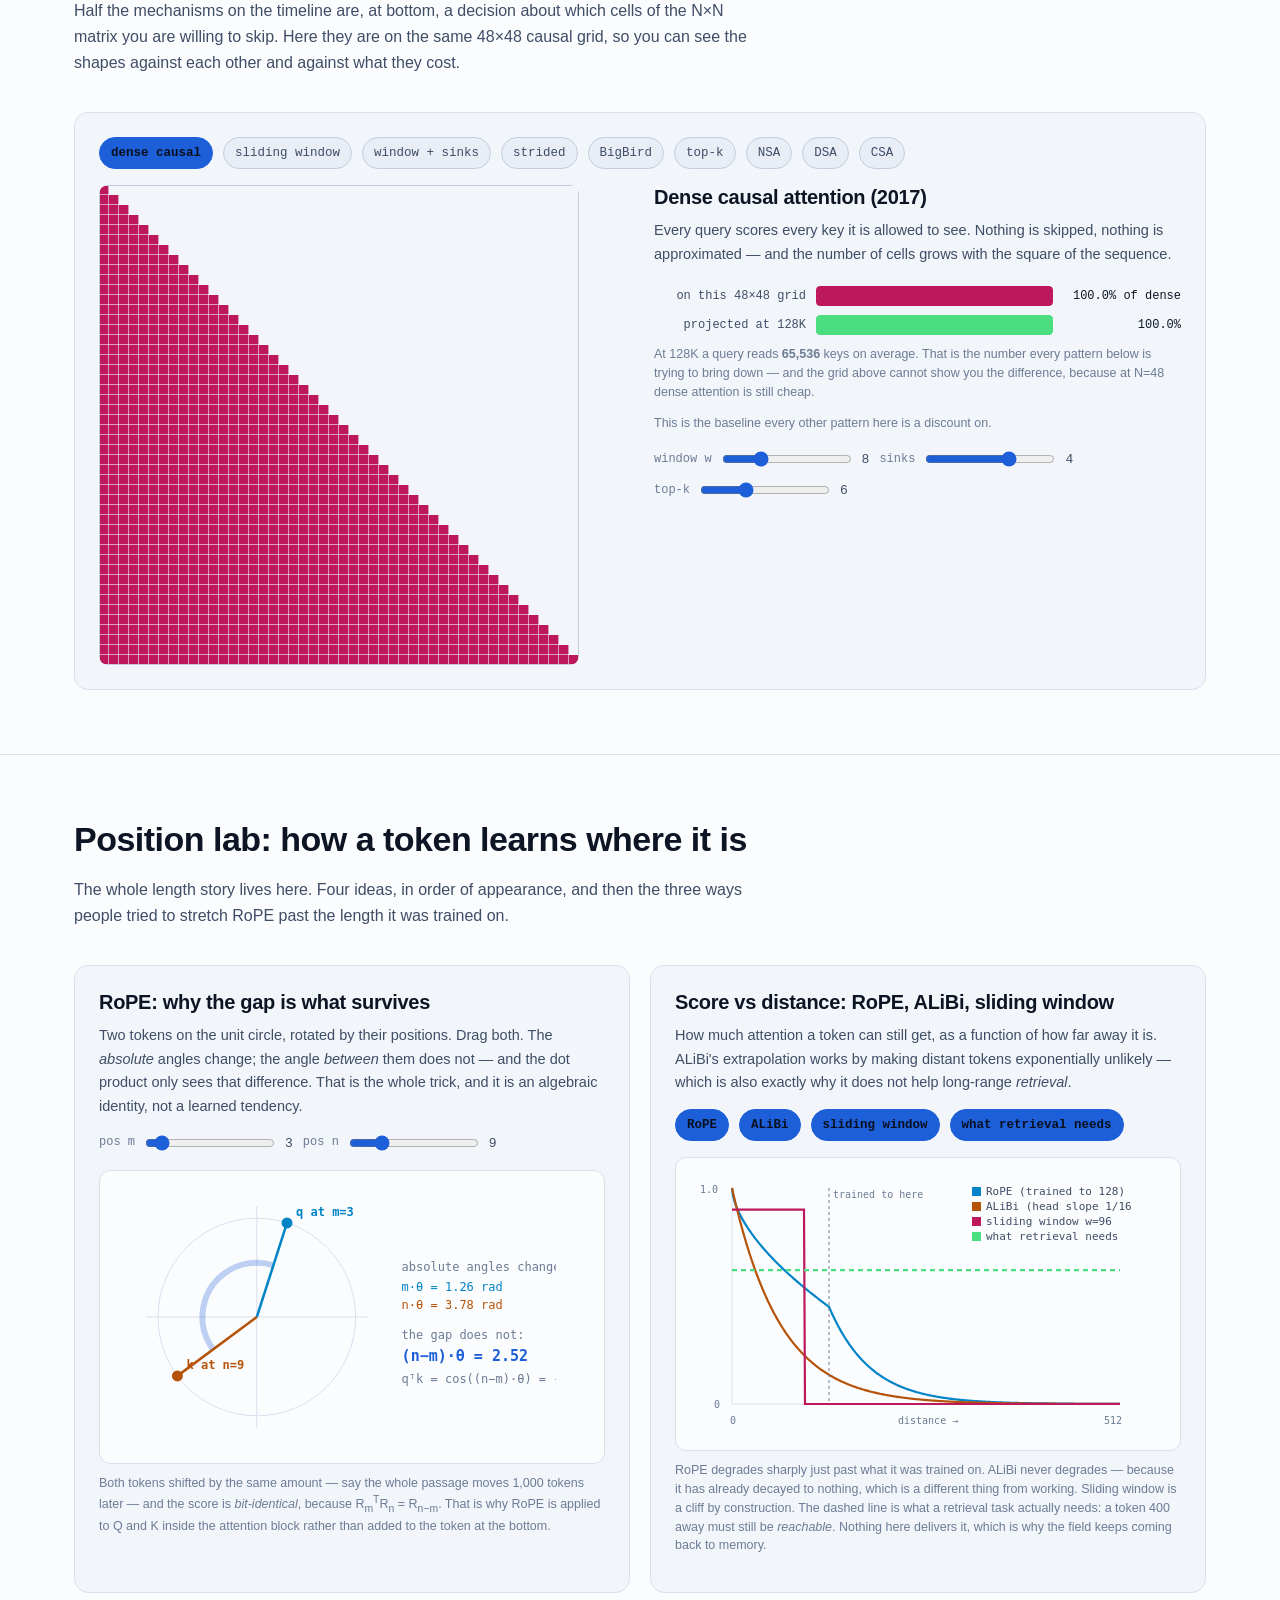
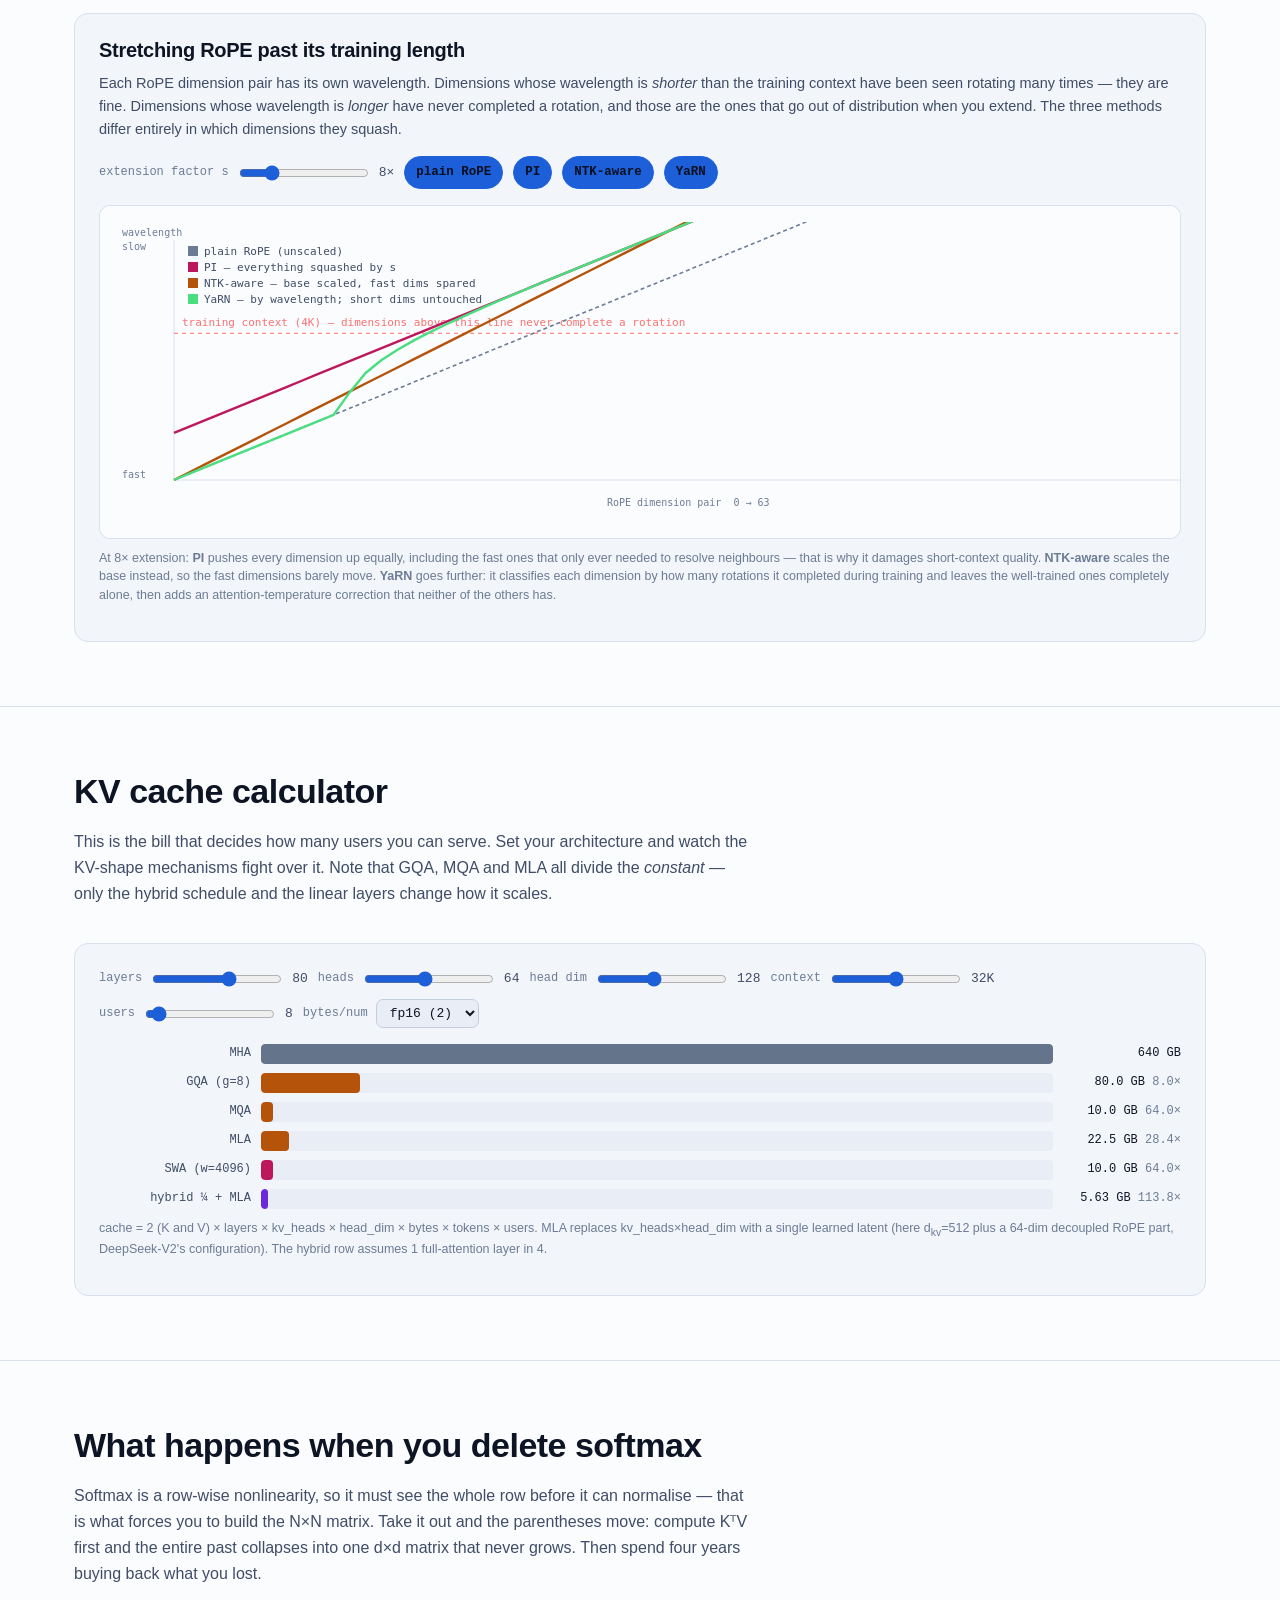
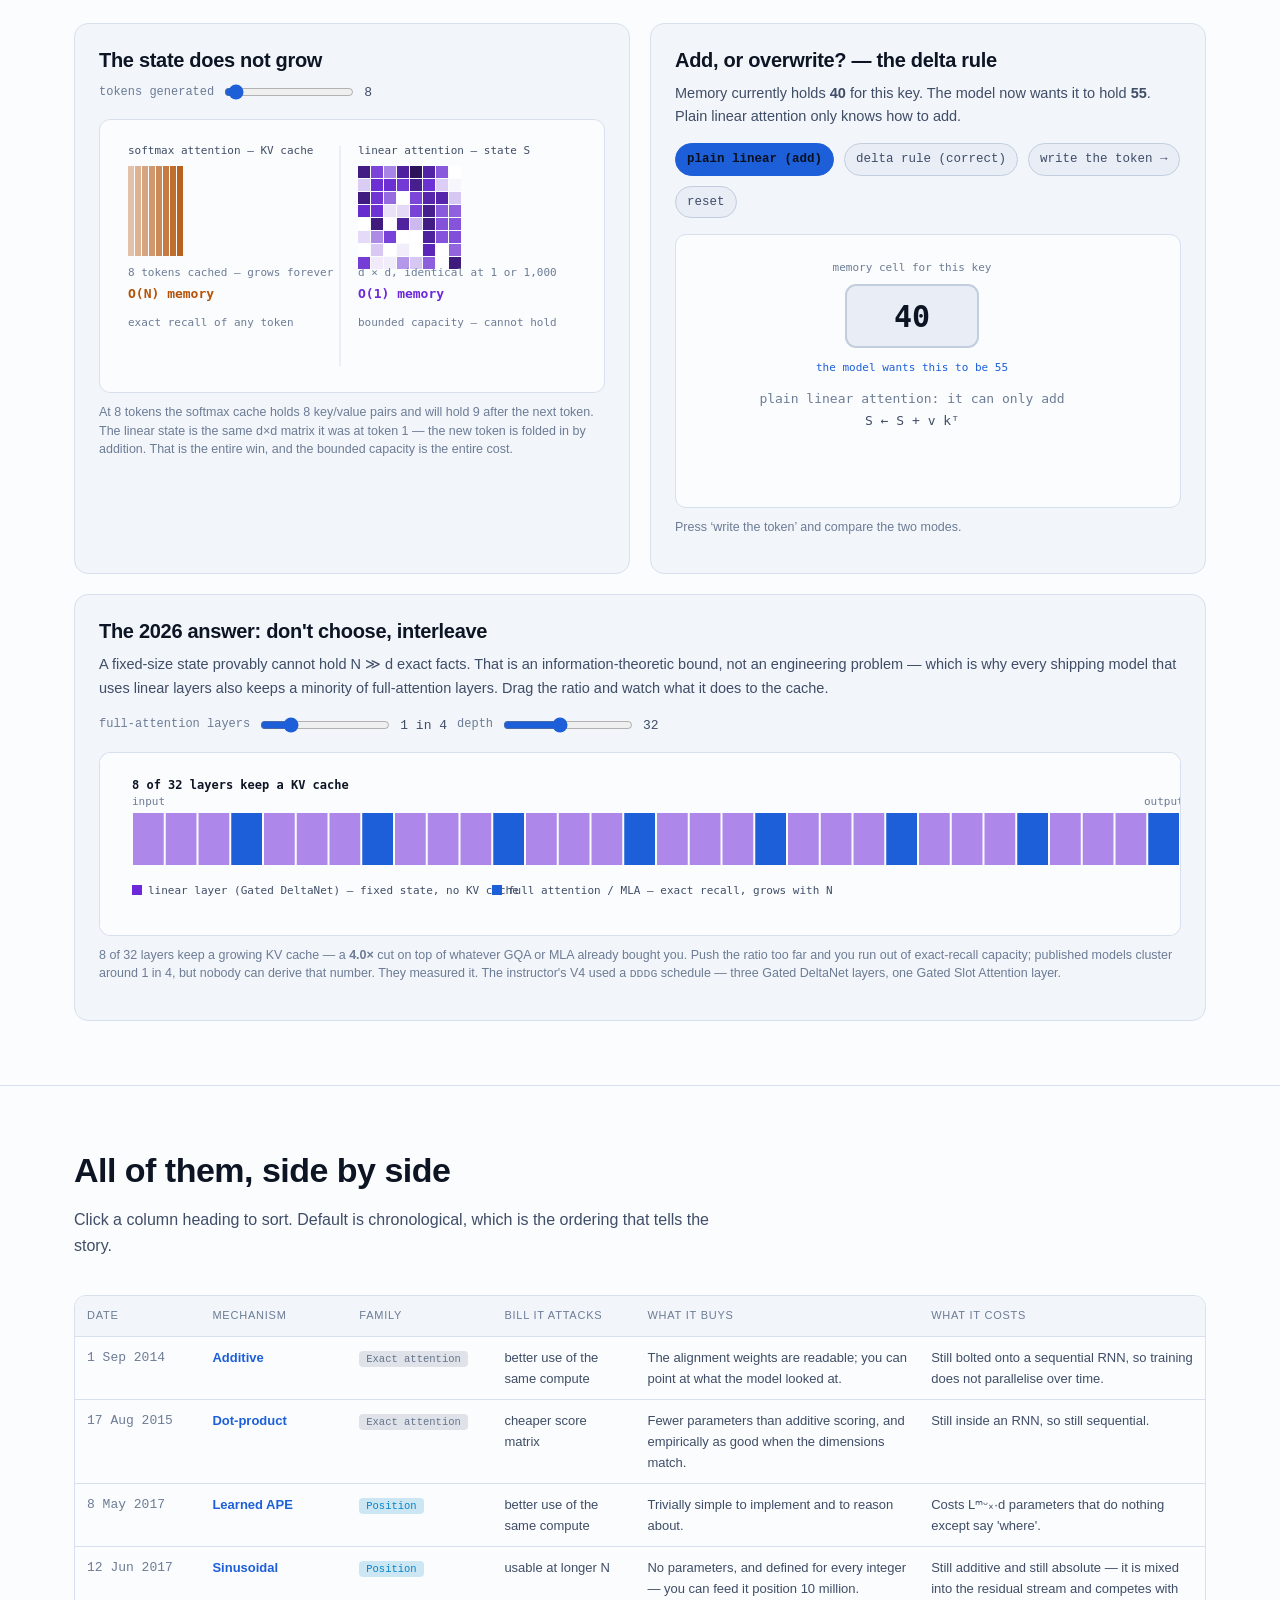
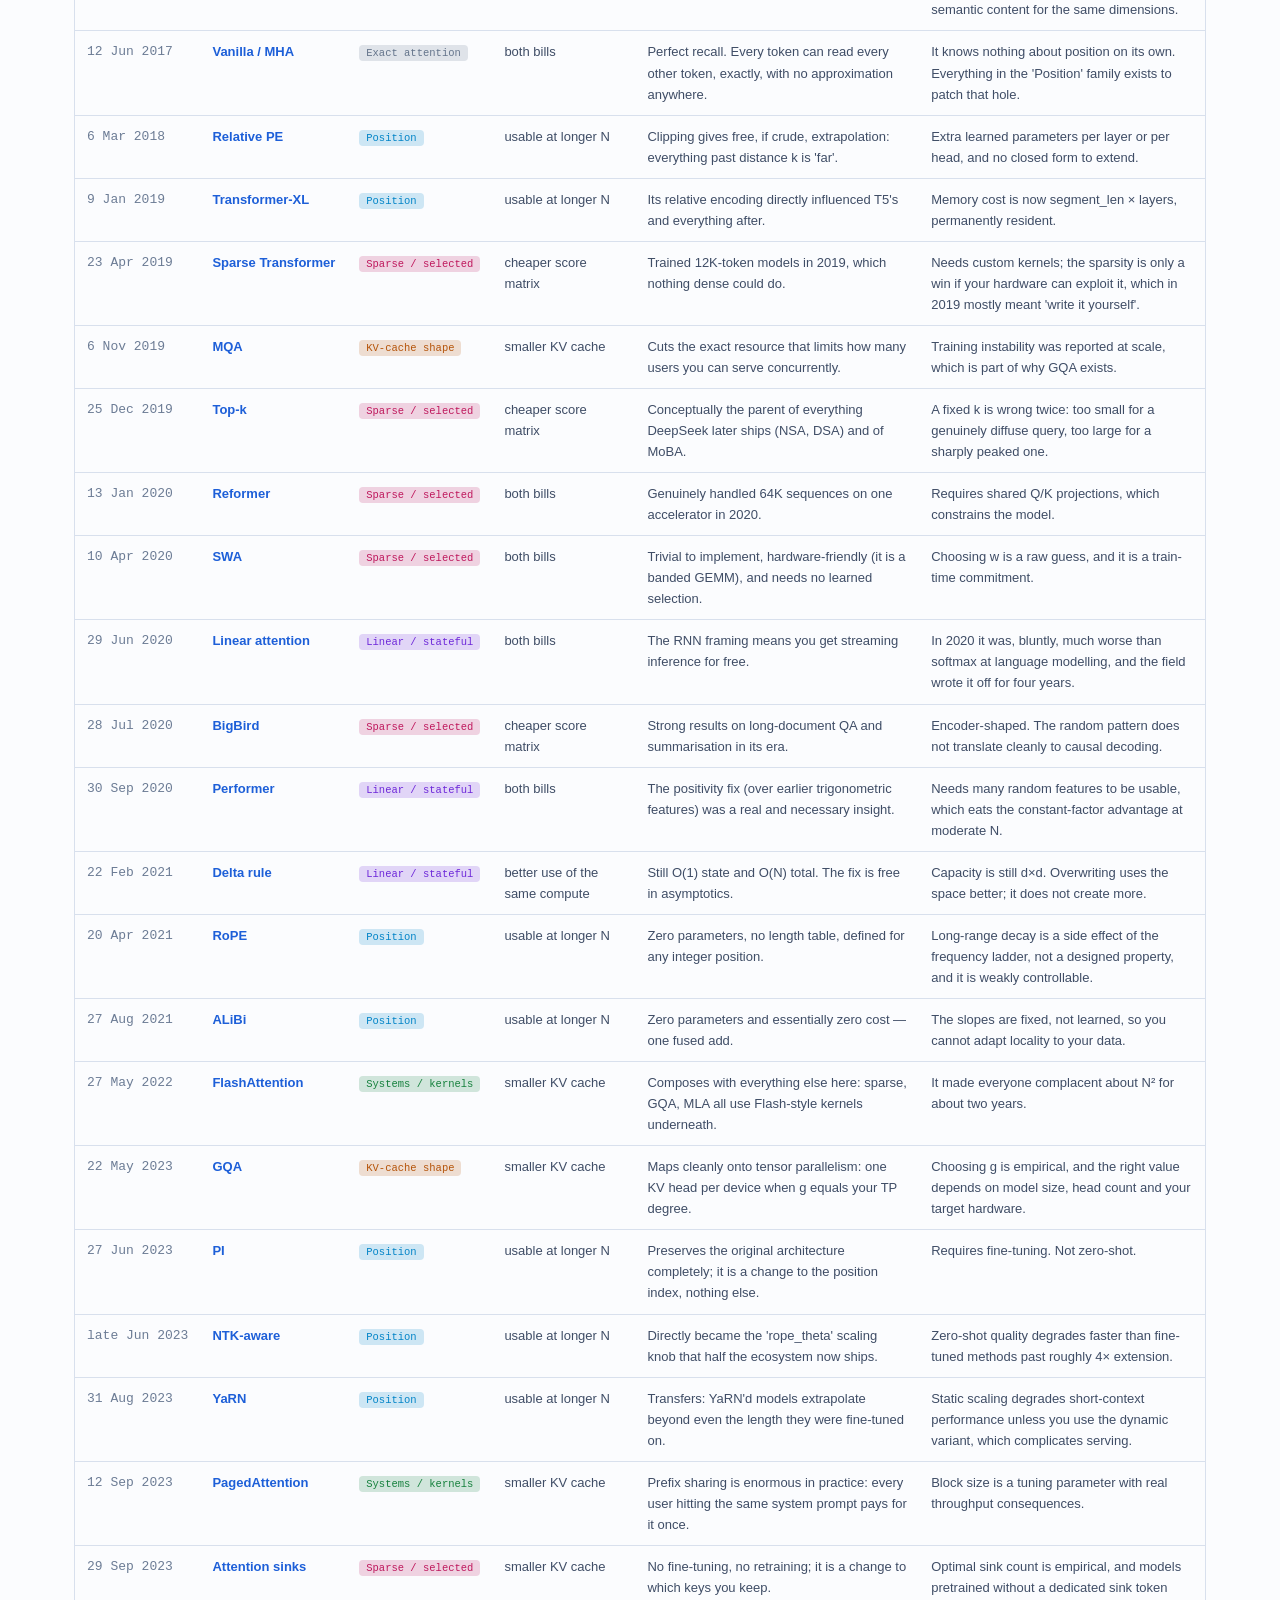
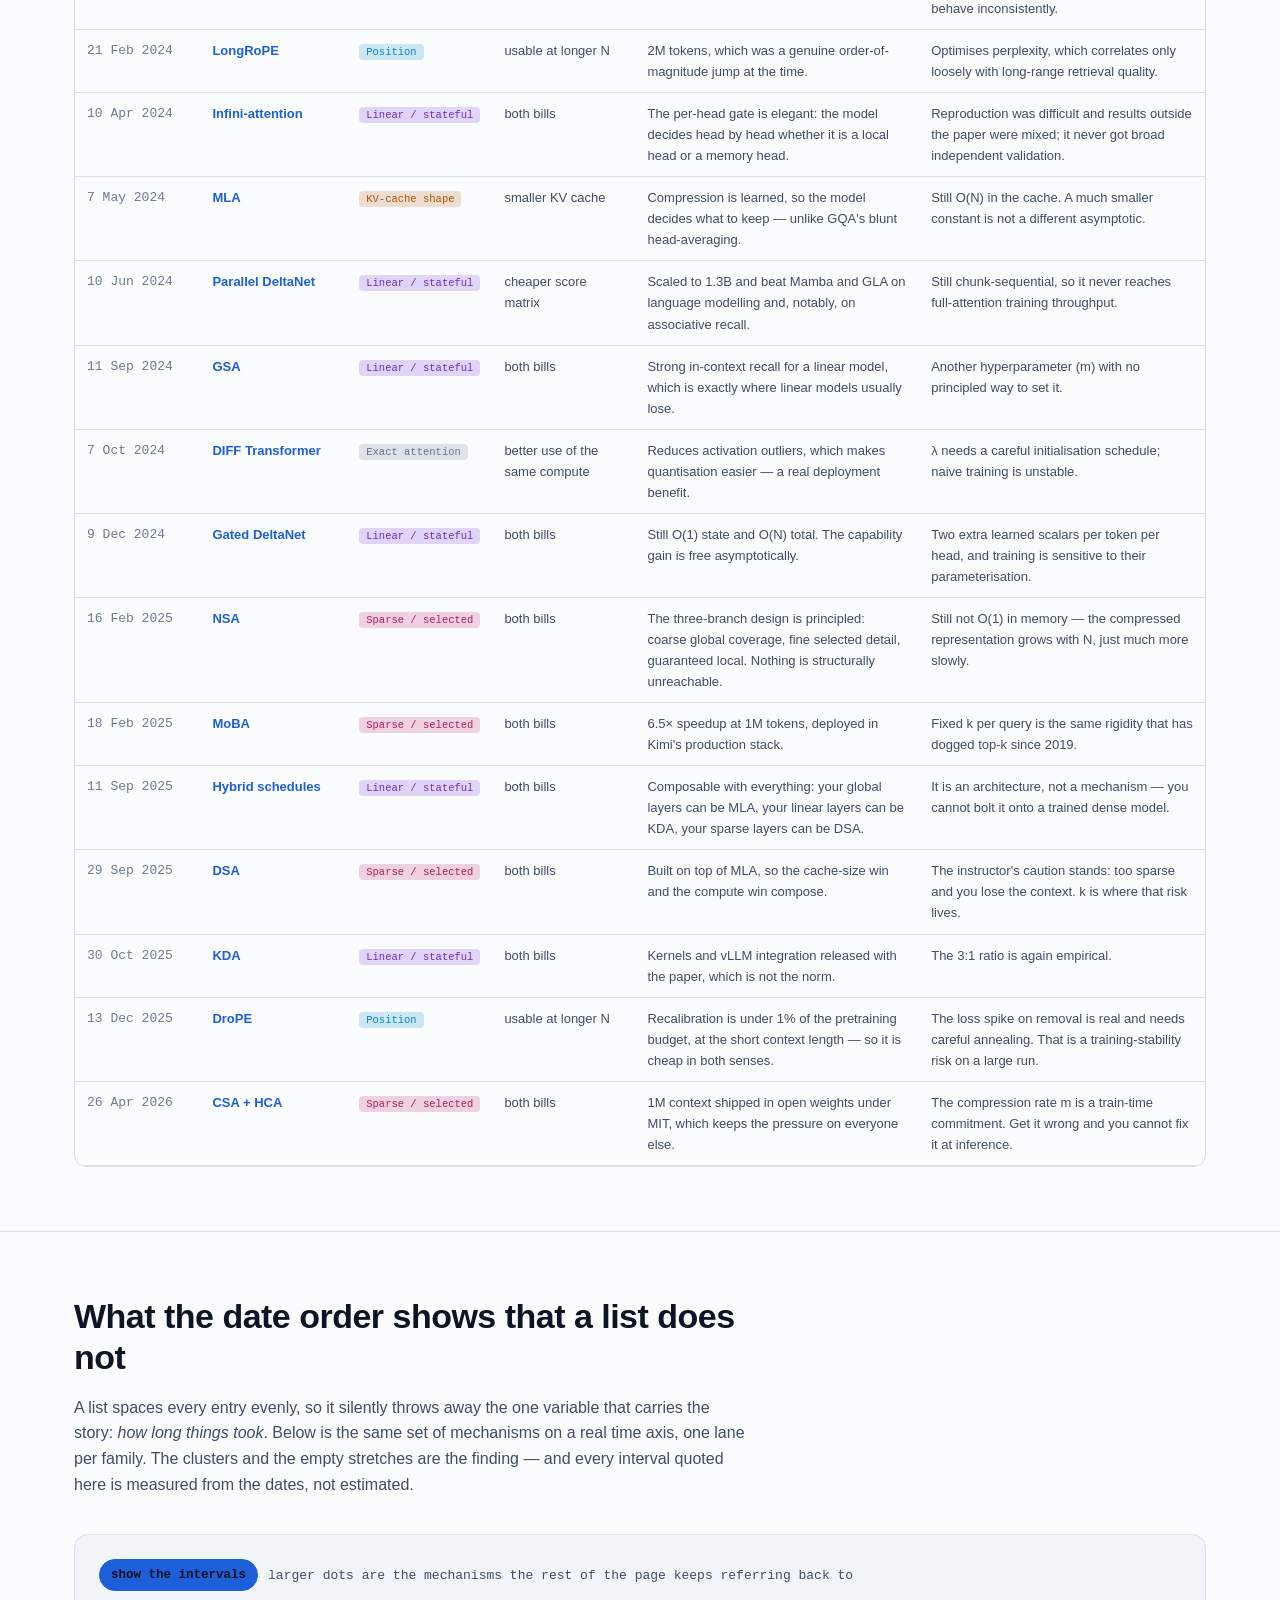
==== commit e4854dd1: "Answer Question 2: what the date order shows that a list cannot Question 2 was unanswered — the app " ====
--- a/assignment8/site/index.html
+++ b/assignment8/site/index.html
@@ -19,6 +19,7 @@
   <a href="#kv">KV calculator</a>
   <a href="#state">Linear state</a>
   <a href="#compare">Compare</a>
+  <a href="#findings">What it shows</a>
   <a href="#next">What's next</a>
   <a href="#sources">Sources</a>
 </div></nav>
@@ -354,6 +355,35 @@
   </table></div>
 </div></section>
 
+<!-- ============ FINDINGS ============ -->
+<section id="findings"><div class="wrap">
+  <div class="sec-head">
+    <h2>What the date order shows that a list does not</h2>
+    <p>
+      A list spaces every entry evenly, so it silently throws away the one variable that carries
+      the story: <em>how long things took</em>. Below is the same set of mechanisms on a real time
+      axis, one lane per family. The clusters and the empty stretches are the finding &mdash; and
+      every interval quoted here is measured from the dates, not estimated.
+    </p>
+  </div>
+
+  <div class="panel">
+    <div class="ctl">
+      <button class="chip on" id="gap-toggle">show the intervals</button>
+      <span class="readout mut">larger dots are the mechanisms the rest of the page keeps referring back to</span>
+    </div>
+    <div class="vizbox"><canvas class="wide" id="gap-canvas" width="1120" height="270"></canvas></div>
+    <p class="caption">
+      Note where each family <em>starts</em>. Sparse opens in 2019, KV cache in late 2019 and then goes
+      quiet for years, linear in 2020, systems only in 2022. Position is the one family active across
+      the entire eleven years, because it is the only one whose problem was never solved &mdash; only
+      moved.
+    </p>
+  </div>
+
+  <div id="find-root" style="margin-top:34px"></div>
+</div></section>
+
 <!-- ============ NEXT ============ -->
 <section id="next"><div class="wrap">
   <div class="sec-head">
--- a/assignment8/site/styles.css
+++ b/assignment8/site/styles.css
@@ -223,3 +223,28 @@
   :root:not([data-theme=dark]) .nav{background:rgba(251,252,254,.88)}
   :root:not([data-theme=dark]) .cell{color:#fff}
 }
+
+/* ---------- findings ---------- */
+.finding{
+  background:var(--bg2);border:1px solid var(--line);border-left:3px solid var(--bad);
+  border-radius:12px;padding:20px 22px;margin-bottom:16px;
+}
+.finding h4{font-size:17px;margin-bottom:6px}
+.finding .metric{
+  font-family:var(--mono);font-size:12px;color:var(--bad);letter-spacing:.03em;
+  margin-bottom:12px;display:block;
+}
+.finding p{font-size:14.5px;color:var(--fg2);margin:0 0 12px}
+.finding .hid{
+  background:var(--bg);border:1px solid var(--line);border-radius:9px;
+  padding:12px 14px;font-size:14px;margin-bottom:12px;
+}
+.finding .hid b{
+  display:block;font-family:var(--mono);font-size:10.5px;letter-spacing:.08em;
+  text-transform:uppercase;color:var(--fg3);margin-bottom:6px;
+}
+.finding .lesson{font-size:14px;color:var(--fg);margin:0}
+.finding .lesson b{
+  font-family:var(--mono);font-size:10.5px;letter-spacing:.08em;text-transform:uppercase;
+  color:var(--acc);display:block;margin-bottom:5px;
+}
